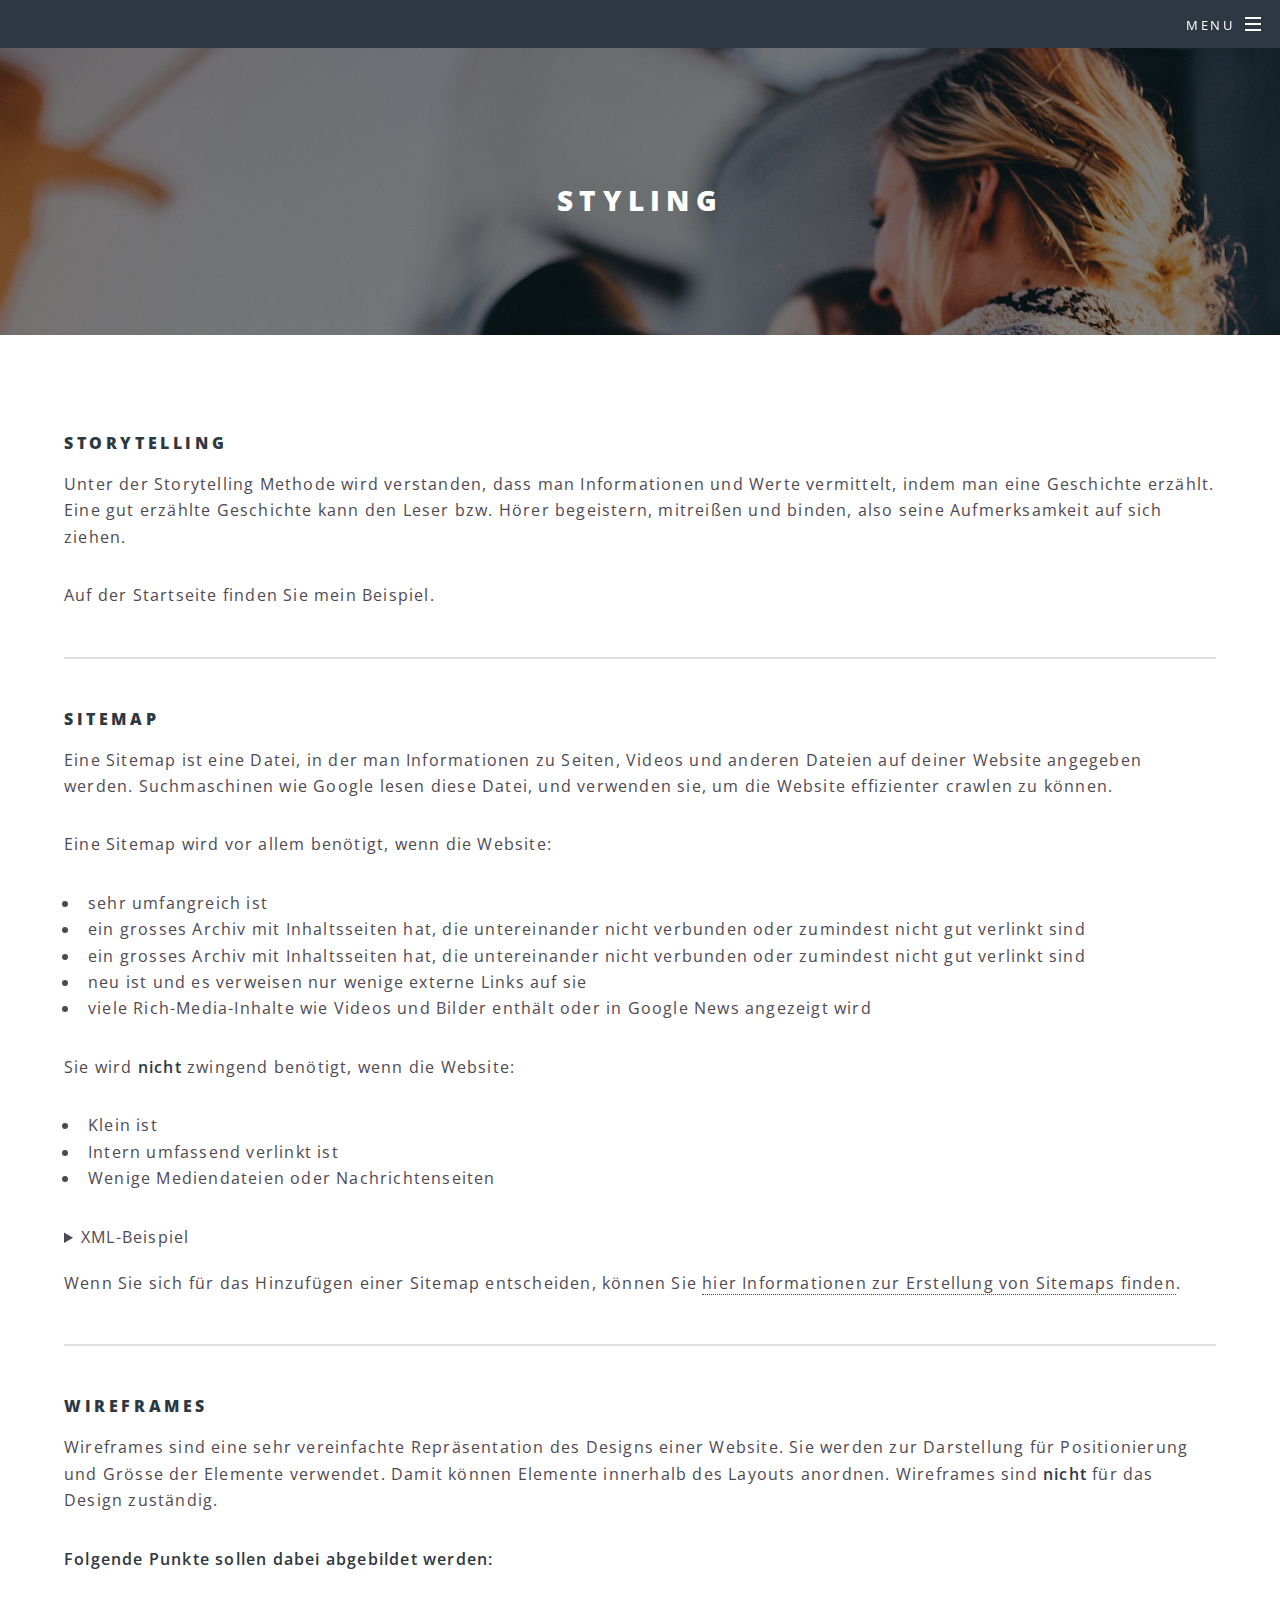
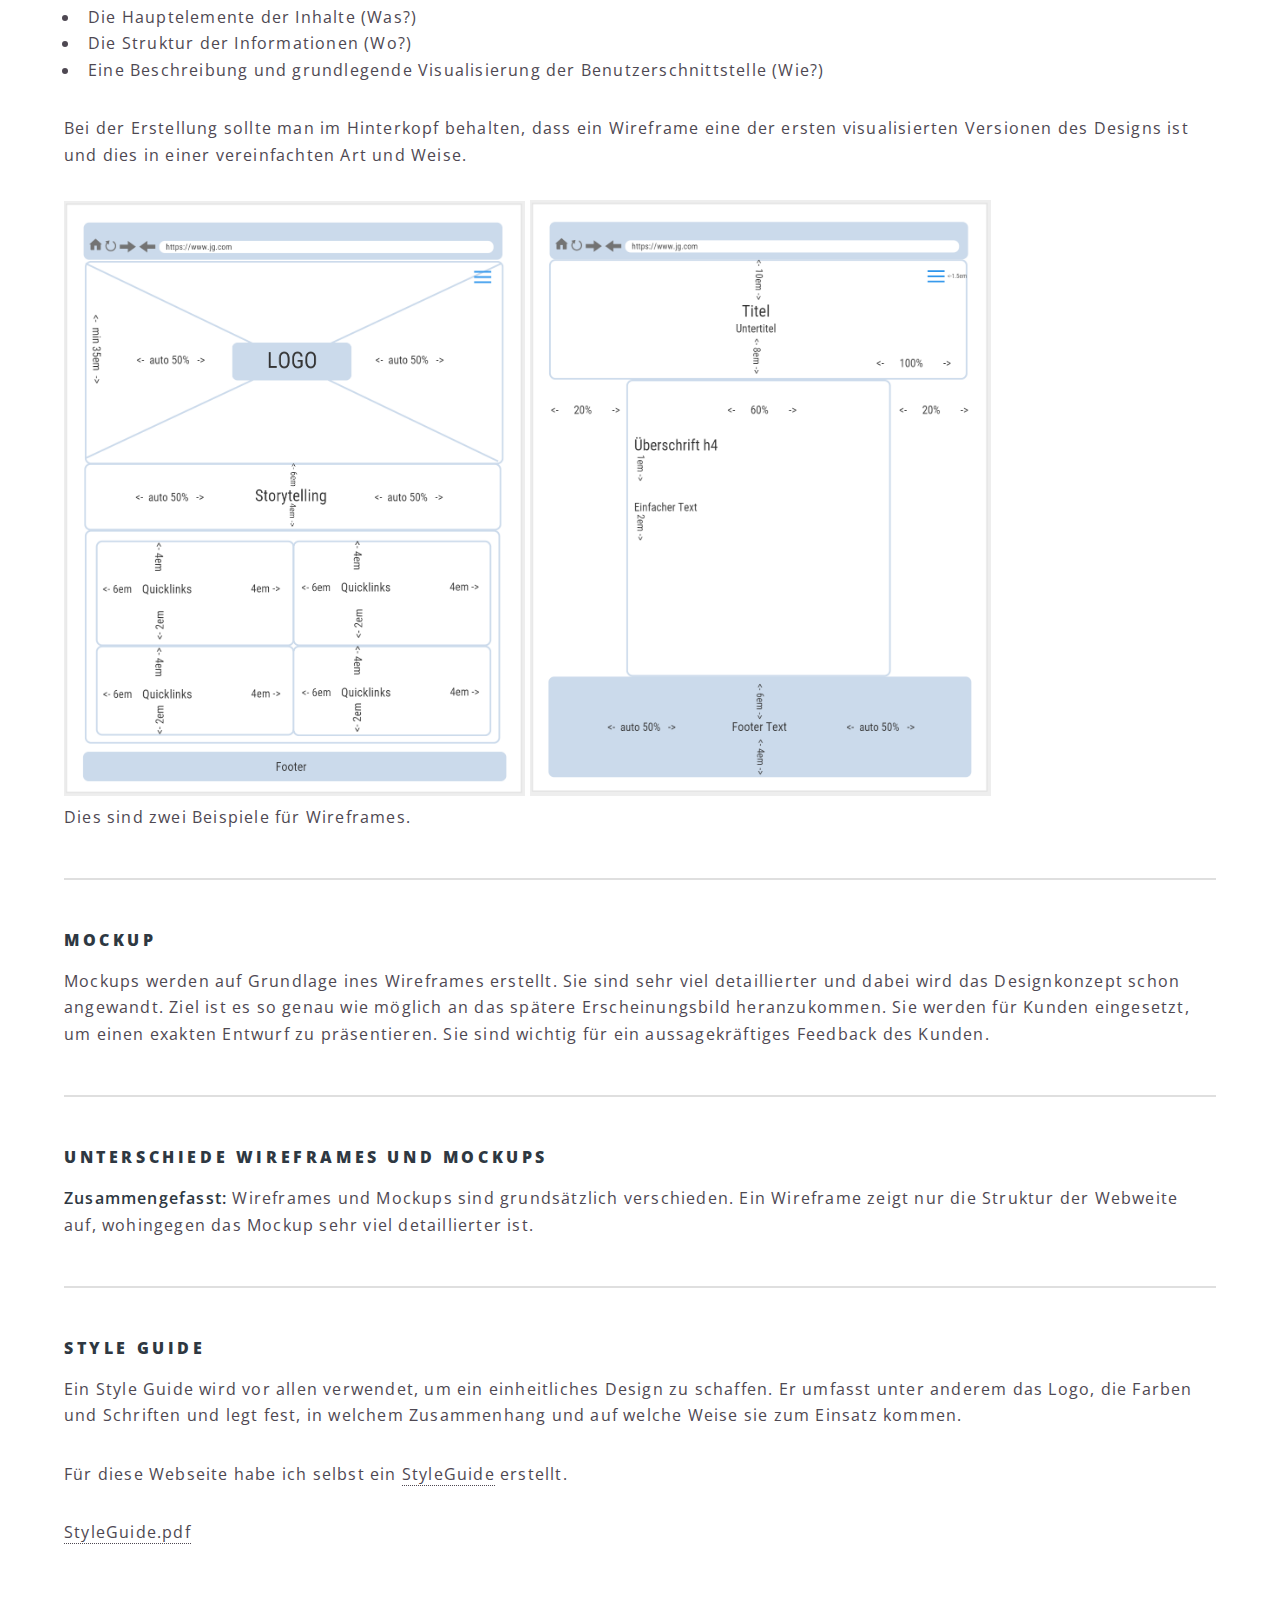
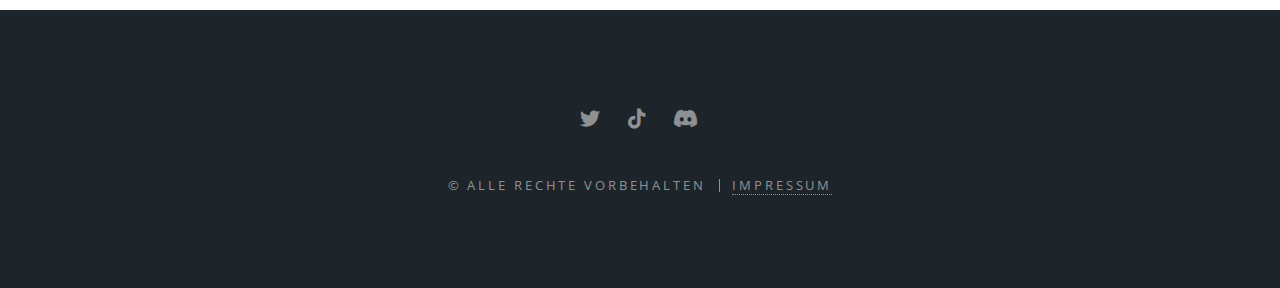
==== announcements.html @ 9c4e3644 "update page" ====
<!DOCTYPE HTML>
<html>
<head>
    <title>JG &mdash; Modul 152 - TBZ</title>
    <meta charset="utf-8" />
    <meta name="viewport" content="width=device-width, initial-scale=1, user-scalable=no" />
    <link rel="stylesheet" href="assets/css/main.css" />
    <link rel="icon" href="images/ValoParadise_Logo.webp">
    <noscript><link rel="stylesheet" href="assets/css/noscript.css" /></noscript>
</head>

<link rel="stylesheet" href="assets/css/cookie.css">

<body class="is-preload">

    <!-- Page Wrapper -->
        <div id="page-wrapper">

            <!-- Header -->
            <header id="header" class="alt">
                <h1><a href="index.html">Valo Paradise</a></h1>
                <nav id="nav">
                    <ul>
                        <li class="special">
                            <a href="#menu" class="menuToggle"><span>Menu</span></a>
                            <div id="menu">
                                <ul>
                                    <li><a href="index.html">Startseite</a></li>
                                    <li><a href="events.html">Events</a></li>
                                    <li><a href="announcements.html">Announcements</a></li>
                                    <li><a href="community.html">Community</a></li>
                                    <li><a href="ueberUns.html">Über uns</a></li>
                                    <li><a href="faq.html">FAQ</a></li>
                                    <li><a href="regeln.html">Regeln</a></li>
                                </ul>
                            </div>
                        </li>
                    </ul>
                </nav>
            </header>
    <article id="main">
        <header>
            <h2>Styling</h2>
        </header>
        <section class="wrapper style5">
            <div class="inner">
				<h4>Storytelling</h4>
				<p>Unter der Storytelling Methode wird verstanden, dass man Informationen und Werte vermittelt, indem man eine Geschichte erzählt. Eine gut erzählte Geschichte kann den Leser bzw. Hörer begeistern, mitreißen und binden, also seine Aufmerksamkeit auf sich ziehen.</p>
                <p>Auf der Startseite finden Sie mein Beispiel.</p>
				<hr />
                <h4>Sitemap</h4>
				<p>Eine Sitemap ist eine Datei, in der man Informationen zu Seiten, Videos und anderen Dateien auf deiner Website angegeben werden. Suchmaschinen wie Google lesen diese Datei, und verwenden sie, um die Website effizienter crawlen zu können. </p>
                <p>Eine Sitemap wird vor allem benötigt, wenn die Website: </p>
                <ul>
                    <li> sehr umfangreich ist </li>
                    <li> ein grosses Archiv mit Inhaltsseiten hat, die untereinander nicht verbunden oder zumindest nicht gut verlinkt sind </li>
                    <li> ein grosses Archiv mit Inhaltsseiten hat, die untereinander nicht verbunden oder zumindest nicht gut verlinkt sind</li>
                    <li> neu ist und es verweisen nur wenige externe Links auf sie</li>
                    <li> viele Rich-Media-Inhalte wie Videos und Bilder enthält oder in Google News angezeigt wird</li>
                </ul>
                <p>Sie wird <b>nicht</b> zwingend benötigt, wenn die Website: </p>
                <ul>
                    <li>Klein ist</li>
                    <li>Intern umfassend verlinkt ist</li>
                    <li>Wenige Mediendateien oder Nachrichtenseiten</li>
                </ul>
                <details>
                    <summary>XML-Beispiel</summary>
                    <pre><code>
&lt?xml version="1.0" encoding="UTF-8"?&gt
&lturlset xmlns="http://www.sitemaps.org/schemas/sitemap/0.9"&gt
    &lturl&gt
        &ltloc>http://www.example.com/foo.html&lt/loc&gt
        &ltlastmod>2018-06-04&lt/lastmod&gt
    &lt/url&gt
&lt/urlset&gt
                    </code></pre>
                </details>
                <p>Wenn Sie sich für das Hinzufügen einer Sitemap entscheiden, können Sie <a href='https://developers.google.com/search/docs/advanced/sitemaps/build-sitemap?hl=de' >hier Informationen zur Erstellung von Sitemaps finden</a>. </p>

				<hr />
				<h4>Wireframes</h4>
				<p>
					Wireframes sind eine sehr vereinfachte Repräsentation des Designs einer Website.
					Sie werden zur Darstellung für Positionierung und Grösse der Elemente verwendet.
					Damit können Elemente innerhalb des Layouts anordnen.
					Wireframes sind <b>nicht</b> für das Design zuständig.
				</p>
				<p><b>Folgende Punkte sollen dabei abgebildet werden:</b></p>
				<ul>
					<li>Die Hauptelemente der Inhalte (Was?)</li>
					<li>Die Struktur der Informationen (Wo?)</li>
					<li>Eine Beschreibung und grundlegende Visualisierung der Benutzerschnittstelle (Wie?)</li>
				</ul>
				<p>Bei der Erstellung sollte man im Hinterkopf behalten, dass ein Wireframe eine der ersten visualisierten Versionen des Designs ist und dies in einer vereinfachten Art und Weise. </p>
				<img src="images/wireframe1.PNG" width="40%" />
				<img src="images/wireframe2.PNG" width="40%" />
				<p>Dies sind zwei Beispiele für Wireframes.</p>
				<hr />
				<h4>Mockup</h4>
				<p>Mockups werden auf Grundlage ines Wireframes erstellt. 
					Sie sind sehr viel detaillierter und dabei wird das Designkonzept schon angewandt.
					Ziel ist es so genau wie möglich an das spätere Erscheinungsbild heranzukommen.
					Sie werden für Kunden eingesetzt, um einen exakten Entwurf zu präsentieren. Sie sind wichtig für ein aussagekräftiges Feedback des Kunden.
				</p>
				<hr />
				<h4>Unterschiede Wireframes und Mockups</h4>
				<p><b>Zusammengefasst:</b> Wireframes und Mockups sind grundsätzlich verschieden. Ein Wireframe zeigt nur die Struktur der Webweite auf, wohingegen das Mockup sehr viel detaillierter ist.</p>
                <hr />
				<h4>Style Guide</h4>
				<p>Ein Style Guide wird vor allen verwendet, um ein einheitliches Design zu schaffen. Er umfasst unter anderem das Logo, 
                    die Farben und Schriften und legt fest, in welchem Zusammenhang und auf welche Weise sie zum Einsatz kommen. </p>
                <p>Für diese Webseite habe ich selbst ein <a href="./StyleGuide.pdf">StyleGuide</a> erstellt.</p>
                <a href="./StyleGuide.pdf">StyleGuide.pdf</a>
        </div>
    </section>
    </article>

    <!-- Footer -->
    <footer id="footer">
        <ul class="icons">
            <li><a href="https://twitter.com/ValoParadise" class="icon brands fa-twitter"><span class="label">Twitter</span></a></li>
            <li><a href="https://www.tiktok.com/@valoparadise" class="icon brands fa-tiktok"><span class="label">TikTok</span></a></li>
            <li><a href="https://discord.gg/valpd" class="icon brands fa-discord"><span class="label">Discord</span></a></li>
        </ul>
        <ul class="copyright">
            <li>&copy; Alle Rechte vorbehalten</li><li><a href="Impressum.html">Impressum</a></li>
        </ul>
    </footer>

</div>

<!-- Scripts -->
<script src="assets/js/jquery.min.js"></script>
<script src="assets/js/jquery.scrollex.min.js"></script>
<script src="assets/js/jquery.scrolly.min.js"></script>
<script src="assets/js/browser.min.js"></script>
<script src="assets/js/breakpoints.min.js"></script>
<script src="assets/js/util.js"></script>
<script src="assets/js/main.js"></script>
<script src="assets/js/cookie.js"></script>

</body>
</html>
---- assets/css/main.css ----
@import url(fontawesome-all.min.css);
@import url("https://fonts.googleapis.com/css?family=Open+Sans:400,400italic,600,600italic,800,800italic");

html, body, div, span, applet, object,
iframe, h1, h2, h3, h4, h5, h6, p, blockquote,
pre, a, abbr, acronym, address, big, cite,
code, del, dfn, em, img, ins, kbd, q, s, samp,
small, strike, strong, sub, sup, tt, var, b,
u, i, center, dl, dt, dd, ol, ul, li, fieldset,
form, label, legend, table, caption, tbody,
tfoot, thead, tr, th, td, article, aside,
canvas, details, embed, figure, figcaption,
footer, header, hgroup, menu, nav, output, ruby,
section, summary, time, mark, audio, video {
	margin: 0;
	padding: 0;
	border: 0;
	font-size: 100%;
	font: inherit;
	vertical-align: baseline;}

article, aside, details, figcaption, figure,
footer, header, hgroup, menu, nav, section {
	display: block;}

body {
	line-height: 1;
}

details {
	margin: 20px 0;
}

.dropdown-btn {
	cursor: pointer;
}

.dropdown-container {
	display: none;
}

#urheberrechtSummary details summary {
	font-weight:600;
}

ol, ul {
	list-style: none;
}

blockquote, q {
	quotes: none;
}

	blockquote:before, blockquote:after, q:before, q:after {
		content: '';
		content: none;
	}

table {
	border-collapse: collapse;
	border-spacing: 0;
}

body {
	-webkit-text-size-adjust: none;
}

mark {
	background-color: transparent;
	color: inherit;
}

input::-moz-focus-inner {
	border: 0;
	padding: 0;
}

input, select, textarea {
	-moz-appearance: none;
	-webkit-appearance: none;
	-ms-appearance: none;
	appearance: none;
}

/* Basic */

	@-ms-viewport {
		width: device-width;
	}

	html {
		box-sizing: border-box;
	}

	*, *:before, *:after {
		box-sizing: inherit;
	}

	body {
		background: #2e3842;
	}

		body.is-preload *, body.is-preload *:before, body.is-preload *:after {
			-moz-animation: none !important;
			-webkit-animation: none !important;
			-ms-animation: none !important;
			animation: none !important;
			-moz-transition: none !important;
			-webkit-transition: none !important;
			-ms-transition: none !important;
			transition: none !important;
		}

	body, input, select, textarea {
		color: #fff;
		font-family: "Open Sans", Helvetica, sans-serif;
		font-size: 15pt;
		font-weight: 400;
		letter-spacing: 0.075em;
		line-height: 1.65em;
	}

		@media screen and (max-width: 1680px) {

			body, input, select, textarea {
				font-size: 13pt;
			}

		}

		@media screen and (max-width: 1280px) {

			body, input, select, textarea {
				font-size: 12pt;
			}

		}

		@media screen and (max-width: 736px) {

			body, input, select, textarea {
				font-size: 11pt;
				letter-spacing: 0.0375em;
			}

		}

	a {
		-moz-transition: color 0.2s ease, border-bottom-color 0.2s ease;
		-webkit-transition: color 0.2s ease, border-bottom-color 0.2s ease;
		-ms-transition: color 0.2s ease, border-bottom-color 0.2s ease;
		transition: color 0.2s ease, border-bottom-color 0.2s ease;
		border-bottom: dotted 1px;
		color: inherit;
		text-decoration: none;
	}

		a:hover {
			border-bottom-color: transparent;
		}

	strong, b {
		color: #fff;
		font-weight: 600;
	}

	em, i {
		font-style: italic;
	}

	p {
		margin: 0 0 2em 0;
	}

	h1, h2, h3, h4, h5, h6 {
		color: #fff;
		font-weight: 800;
		letter-spacing: 0.225em;
		line-height: 1em;
		margin: 0 0 1em 0;
		text-transform: uppercase;
	}

		h1 a, h2 a, h3 a, h4 a, h5 a, h6 a {
			color: inherit;
			text-decoration: none;
		}

	h2 {
		font-size: 1.35em;
		line-height: 1.75em;
	}

		@media screen and (max-width: 736px) {

			h2 {
				font-size: 1.1em;
				line-height: 1.65em;
			}

		}

	h3 {
		font-size: 1.15em;
		line-height: 1.75em;
	}

		@media screen and (max-width: 736px) {

			h3 {
				font-size: 1em;
				line-height: 1.65em;
			}

		}

	h4 {
		font-size: 1em;
		line-height: 1.5em;
	}

	h5 {
		font-size: 0.8em;
		line-height: 1.5em;
	}

	h6 {
		font-size: 0.7em;
		line-height: 1.5em;
	}

	sub {
		font-size: 0.8em;
		position: relative;
		top: 0.5em;
	}

	sup {
		font-size: 0.8em;
		position: relative;
		top: -0.5em;
	}

	hr {
		border: 0;
		border-bottom: solid 2px #fff;
		margin: 3em 0;
	}

		hr.major {
			margin: 4.5em 0;
		}

	blockquote {
		border-left: solid 4px #fff;
		font-style: italic;
		margin: 0 0 2em 0;
		padding: 0.5em 0 0.5em 2em;
	}

	code {
		background: rgba(144, 144, 144, 0.25);
		border-radius: 3px;
		font-family: "Courier New", monospace;
		font-size: 0.9em;
		letter-spacing: 0;
		margin: 0 0.25em;
		padding: 0.25em 0.65em;
	}

	pre {
		-webkit-overflow-scrolling: touch;
		font-family: "Courier New", monospace;
		font-size: 0.9em;
		margin: 0 0 2em 0;
	}

		pre code {
			display: block;
			line-height: 1.75em;
			padding: 1em 1.5em;
			overflow-x: auto;
		}

	.align-left {
		text-align: left;
	}

	.align-center {
		text-align: center;
	}

	.align-right {
		text-align: right;
	}

/* Row */

	.row {
		display: flex;
		flex-wrap: wrap;
		box-sizing: border-box;
		align-items: stretch;
	}

		.row > * {
			box-sizing: border-box;
		}

		.row.gtr-uniform > * > :last-child {
			margin-bottom: 0;
		}

		.row.aln-left {
			justify-content: flex-start;
		}

		.row.aln-center {
			justify-content: center;
		}

		.row.aln-right {
			justify-content: flex-end;
		}

		.row.aln-top {
			align-items: flex-start;
		}

		.row.aln-middle {
			align-items: center;
		}

		.row.aln-bottom {
			align-items: flex-end;
		}

		.row > .imp {
			order: -1;
		}

		.row > .col-1 {
			width: 8.33333%;
		}

		.row > .off-1 {
			margin-left: 8.33333%;
		}

		.row > .col-2 {
			width: 16.66667%;
		}

		.row > .off-2 {
			margin-left: 16.66667%;
		}

		.row > .col-3 {
			width: 25%;
		}

		.row > .off-3 {
			margin-left: 25%;
		}

		.row > .col-4 {
			width: 33.33333%;
		}

		.row > .off-4 {
			margin-left: 33.33333%;
		}

		.row > .col-5 {
			width: 41.66667%;
		}

		.row > .off-5 {
			margin-left: 41.66667%;
		}

		.row > .col-6 {
			width: 50%;
		}

		.row > .off-6 {
			margin-left: 50%;
		}

		.row > .col-7 {
			width: 58.33333%;
		}

		.row > .off-7 {
			margin-left: 58.33333%;
		}

		.row > .col-8 {
			width: 66.66667%;
		}

		.row > .off-8 {
			margin-left: 66.66667%;
		}

		.row > .col-9 {
			width: 75%;
		}

		.row > .off-9 {
			margin-left: 75%;
		}

		.row > .col-10 {
			width: 83.33333%;
		}

		.row > .off-10 {
			margin-left: 83.33333%;
		}

		.row > .col-11 {
			width: 91.66667%;
		}

		.row > .off-11 {
			margin-left: 91.66667%;
		}

		.row > .col-12 {
			width: 100%;
		}

		.row > .off-12 {
			margin-left: 100%;
		}

		.row.gtr-0 {
			margin-top: 0;
			margin-left: 0em;
		}

			.row.gtr-0 > * {
				padding: 0 0 0 0em;
			}

			.row.gtr-0.gtr-uniform {
				margin-top: 0em;
			}

				.row.gtr-0.gtr-uniform > * {
					padding-top: 0em;
				}

		.row.gtr-25 {
			margin-top: 0;
			margin-left: -0.375em;
		}

			.row.gtr-25 > * {
				padding: 0 0 0 0.375em;
			}

			.row.gtr-25.gtr-uniform {
				margin-top: -0.375em;
			}

				.row.gtr-25.gtr-uniform > * {
					padding-top: 0.375em;
				}

		.row.gtr-50 {
			margin-top: 0;
			margin-left: -0.75em;
		}

			.row.gtr-50 > * {
				padding: 0 0 0 0.75em;
			}

			.row.gtr-50.gtr-uniform {
				margin-top: -0.75em;
			}

				.row.gtr-50.gtr-uniform > * {
					padding-top: 0.75em;
				}

		.row {
			margin-top: 0;
			margin-left: -1.5em;
		}

			.row > * {
				padding: 0 0 0 1.5em;
			}

			.row.gtr-uniform {
				margin-top: -1.5em;
			}

				.row.gtr-uniform > * {
					padding-top: 1.5em;
				}

		.row.gtr-150 {
			margin-top: 0;
			margin-left: -2.25em;
		}

			.row.gtr-150 > * {
				padding: 0 0 0 2.25em;
			}

			.row.gtr-150.gtr-uniform {
				margin-top: -2.25em;
			}

				.row.gtr-150.gtr-uniform > * {
					padding-top: 2.25em;
				}

		.row.gtr-200 {
			margin-top: 0;
			margin-left: -3em;
		}

			.row.gtr-200 > * {
				padding: 0 0 0 3em;
			}

			.row.gtr-200.gtr-uniform {
				margin-top: -3em;
			}

				.row.gtr-200.gtr-uniform > * {
					padding-top: 3em;
				}

		@media screen and (max-width: 1680px) {

			.row {
				display: flex;
				flex-wrap: wrap;
				box-sizing: border-box;
				align-items: stretch;
			}

				.row > * {
					box-sizing: border-box;
				}

				.row.gtr-uniform > * > :last-child {
					margin-bottom: 0;
				}

				.row.aln-left {
					justify-content: flex-start;
				}

				.row.aln-center {
					justify-content: center;
				}

				.row.aln-right {
					justify-content: flex-end;
				}

				.row.aln-top {
					align-items: flex-start;
				}

				.row.aln-middle {
					align-items: center;
				}

				.row.aln-bottom {
					align-items: flex-end;
				}

				.row > .imp-xlarge {
					order: -1;
				}

				.row > .col-1-xlarge {
					width: 8.33333%;
				}

				.row > .off-1-xlarge {
					margin-left: 8.33333%;
				}

				.row > .col-2-xlarge {
					width: 16.66667%;
				}

				.row > .off-2-xlarge {
					margin-left: 16.66667%;
				}

				.row > .col-3-xlarge {
					width: 25%;
				}

				.row > .off-3-xlarge {
					margin-left: 25%;
				}

				.row > .col-4-xlarge {
					width: 33.33333%;
				}

				.row > .off-4-xlarge {
					margin-left: 33.33333%;
				}

				.row > .col-5-xlarge {
					width: 41.66667%;
				}

				.row > .off-5-xlarge {
					margin-left: 41.66667%;
				}

				.row > .col-6-xlarge {
					width: 50%;
				}

				.row > .off-6-xlarge {
					margin-left: 50%;
				}

				.row > .col-7-xlarge {
					width: 58.33333%;
				}

				.row > .off-7-xlarge {
					margin-left: 58.33333%;
				}

				.row > .col-8-xlarge {
					width: 66.66667%;
				}

				.row > .off-8-xlarge {
					margin-left: 66.66667%;
				}

				.row > .col-9-xlarge {
					width: 75%;
				}

				.row > .off-9-xlarge {
					margin-left: 75%;
				}

				.row > .col-10-xlarge {
					width: 83.33333%;
				}

				.row > .off-10-xlarge {
					margin-left: 83.33333%;
				}

				.row > .col-11-xlarge {
					width: 91.66667%;
				}

				.row > .off-11-xlarge {
					margin-left: 91.66667%;
				}

				.row > .col-12-xlarge {
					width: 100%;
				}

				.row > .off-12-xlarge {
					margin-left: 100%;
				}

				.row.gtr-0 {
					margin-top: 0;
					margin-left: 0em;
				}

					.row.gtr-0 > * {
						padding: 0 0 0 0em;
					}

					.row.gtr-0.gtr-uniform {
						margin-top: 0em;
					}

						.row.gtr-0.gtr-uniform > * {
							padding-top: 0em;
						}

				.row.gtr-25 {
					margin-top: 0;
					margin-left: -0.375em;
				}

					.row.gtr-25 > * {
						padding: 0 0 0 0.375em;
					}

					.row.gtr-25.gtr-uniform {
						margin-top: -0.375em;
					}

						.row.gtr-25.gtr-uniform > * {
							padding-top: 0.375em;
						}

				.row.gtr-50 {
					margin-top: 0;
					margin-left: -0.75em;
				}

					.row.gtr-50 > * {
						padding: 0 0 0 0.75em;
					}

					.row.gtr-50.gtr-uniform {
						margin-top: -0.75em;
					}

						.row.gtr-50.gtr-uniform > * {
							padding-top: 0.75em;
						}

				.row {
					margin-top: 0;
					margin-left: -1.5em;
				}

					.row > * {
						padding: 0 0 0 1.5em;
					}

					.row.gtr-uniform {
						margin-top: -1.5em;
					}

						.row.gtr-uniform > * {
							padding-top: 1.5em;
						}

				.row.gtr-150 {
					margin-top: 0;
					margin-left: -2.25em;
				}

					.row.gtr-150 > * {
						padding: 0 0 0 2.25em;
					}

					.row.gtr-150.gtr-uniform {
						margin-top: -2.25em;
					}

						.row.gtr-150.gtr-uniform > * {
							padding-top: 2.25em;
						}

				.row.gtr-200 {
					margin-top: 0;
					margin-left: -3em;
				}

					.row.gtr-200 > * {
						padding: 0 0 0 3em;
					}

					.row.gtr-200.gtr-uniform {
						margin-top: -3em;
					}

						.row.gtr-200.gtr-uniform > * {
							padding-top: 3em;
						}

		}

		@media screen and (max-width: 1280px) {

			.row {
				display: flex;
				flex-wrap: wrap;
				box-sizing: border-box;
				align-items: stretch;
			}

				.row > * {
					box-sizing: border-box;
				}

				.row.gtr-uniform > * > :last-child {
					margin-bottom: 0;
				}

				.row.aln-left {
					justify-content: flex-start;
				}

				.row.aln-center {
					justify-content: center;
				}

				.row.aln-right {
					justify-content: flex-end;
				}

				.row.aln-top {
					align-items: flex-start;
				}

				.row.aln-middle {
					align-items: center;
				}

				.row.aln-bottom {
					align-items: flex-end;
				}

				.row > .imp-large {
					order: -1;
				}

				.row > .col-1-large {
					width: 8.33333%;
				}

				.row > .off-1-large {
					margin-left: 8.33333%;
				}

				.row > .col-2-large {
					width: 16.66667%;
				}

				.row > .off-2-large {
					margin-left: 16.66667%;
				}

				.row > .col-3-large {
					width: 25%;
				}

				.row > .off-3-large {
					margin-left: 25%;
				}

				.row > .col-4-large {
					width: 33.33333%;
				}

				.row > .off-4-large {
					margin-left: 33.33333%;
				}

				.row > .col-5-large {
					width: 41.66667%;
				}

				.row > .off-5-large {
					margin-left: 41.66667%;
				}

				.row > .col-6-large {
					width: 50%;
				}

				.row > .off-6-large {
					margin-left: 50%;
				}

				.row > .col-7-large {
					width: 58.33333%;
				}

				.row > .off-7-large {
					margin-left: 58.33333%;
				}

				.row > .col-8-large {
					width: 66.66667%;
				}

				.row > .off-8-large {
					margin-left: 66.66667%;
				}

				.row > .col-9-large {
					width: 75%;
				}

				.row > .off-9-large {
					margin-left: 75%;
				}

				.row > .col-10-large {
					width: 83.33333%;
				}

				.row > .off-10-large {
					margin-left: 83.33333%;
				}

				.row > .col-11-large {
					width: 91.66667%;
				}

				.row > .off-11-large {
					margin-left: 91.66667%;
				}

				.row > .col-12-large {
					width: 100%;
				}

				.row > .off-12-large {
					margin-left: 100%;
				}

				.row.gtr-0 {
					margin-top: 0;
					margin-left: 0em;
				}

					.row.gtr-0 > * {
						padding: 0 0 0 0em;
					}

					.row.gtr-0.gtr-uniform {
						margin-top: 0em;
					}

						.row.gtr-0.gtr-uniform > * {
							padding-top: 0em;
						}

				.row.gtr-25 {
					margin-top: 0;
					margin-left: -0.375em;
				}

					.row.gtr-25 > * {
						padding: 0 0 0 0.375em;
					}

					.row.gtr-25.gtr-uniform {
						margin-top: -0.375em;
					}

						.row.gtr-25.gtr-uniform > * {
							padding-top: 0.375em;
						}

				.row.gtr-50 {
					margin-top: 0;
					margin-left: -0.75em;
				}

					.row.gtr-50 > * {
						padding: 0 0 0 0.75em;
					}

					.row.gtr-50.gtr-uniform {
						margin-top: -0.75em;
					}

						.row.gtr-50.gtr-uniform > * {
							padding-top: 0.75em;
						}

				.row {
					margin-top: 0;
					margin-left: -1.5em;
				}

					.row > * {
						padding: 0 0 0 1.5em;
					}

					.row.gtr-uniform {
						margin-top: -1.5em;
					}

						.row.gtr-uniform > * {
							padding-top: 1.5em;
						}

				.row.gtr-150 {
					margin-top: 0;
					margin-left: -2.25em;
				}

					.row.gtr-150 > * {
						padding: 0 0 0 2.25em;
					}

					.row.gtr-150.gtr-uniform {
						margin-top: -2.25em;
					}

						.row.gtr-150.gtr-uniform > * {
							padding-top: 2.25em;
						}

				.row.gtr-200 {
					margin-top: 0;
					margin-left: -3em;
				}

					.row.gtr-200 > * {
						padding: 0 0 0 3em;
					}

					.row.gtr-200.gtr-uniform {
						margin-top: -3em;
					}

						.row.gtr-200.gtr-uniform > * {
							padding-top: 3em;
						}

		}

		@media screen and (max-width: 980px) {

			.row {
				display: flex;
				flex-wrap: wrap;
				box-sizing: border-box;
				align-items: stretch;
			}

				.row > * {
					box-sizing: border-box;
				}

				.row.gtr-uniform > * > :last-child {
					margin-bottom: 0;
				}

				.row.aln-left {
					justify-content: flex-start;
				}

				.row.aln-center {
					justify-content: center;
				}

				.row.aln-right {
					justify-content: flex-end;
				}

				.row.aln-top {
					align-items: flex-start;
				}

				.row.aln-middle {
					align-items: center;
				}

				.row.aln-bottom {
					align-items: flex-end;
				}

				.row > .imp-medium {
					order: -1;
				}

				.row > .col-1-medium {
					width: 8.33333%;
				}

				.row > .off-1-medium {
					margin-left: 8.33333%;
				}

				.row > .col-2-medium {
					width: 16.66667%;
				}

				.row > .off-2-medium {
					margin-left: 16.66667%;
				}

				.row > .col-3-medium {
					width: 25%;
				}

				.row > .off-3-medium {
					margin-left: 25%;
				}

				.row > .col-4-medium {
					width: 33.33333%;
				}

				.row > .off-4-medium {
					margin-left: 33.33333%;
				}

				.row > .col-5-medium {
					width: 41.66667%;
				}

				.row > .off-5-medium {
					margin-left: 41.66667%;
				}

				.row > .col-6-medium {
					width: 50%;
				}

				.row > .off-6-medium {
					margin-left: 50%;
				}

				.row > .col-7-medium {
					width: 58.33333%;
				}

				.row > .off-7-medium {
					margin-left: 58.33333%;
				}

				.row > .col-8-medium {
					width: 66.66667%;
				}

				.row > .off-8-medium {
					margin-left: 66.66667%;
				}

				.row > .col-9-medium {
					width: 75%;
				}

				.row > .off-9-medium {
					margin-left: 75%;
				}

				.row > .col-10-medium {
					width: 83.33333%;
				}

				.row > .off-10-medium {
					margin-left: 83.33333%;
				}

				.row > .col-11-medium {
					width: 91.66667%;
				}

				.row > .off-11-medium {
					margin-left: 91.66667%;
				}

				.row > .col-12-medium {
					width: 100%;
				}

				.row > .off-12-medium {
					margin-left: 100%;
				}

				.row.gtr-0 {
					margin-top: 0;
					margin-left: 0em;
				}

					.row.gtr-0 > * {
						padding: 0 0 0 0em;
					}

					.row.gtr-0.gtr-uniform {
						margin-top: 0em;
					}

						.row.gtr-0.gtr-uniform > * {
							padding-top: 0em;
						}

				.row.gtr-25 {
					margin-top: 0;
					margin-left: -0.375em;
				}

					.row.gtr-25 > * {
						padding: 0 0 0 0.375em;
					}

					.row.gtr-25.gtr-uniform {
						margin-top: -0.375em;
					}

						.row.gtr-25.gtr-uniform > * {
							padding-top: 0.375em;
						}

				.row.gtr-50 {
					margin-top: 0;
					margin-left: -0.75em;
				}

					.row.gtr-50 > * {
						padding: 0 0 0 0.75em;
					}

					.row.gtr-50.gtr-uniform {
						margin-top: -0.75em;
					}

						.row.gtr-50.gtr-uniform > * {
							padding-top: 0.75em;
						}

				.row {
					margin-top: 0;
					margin-left: -1.5em;
				}

					.row > * {
						padding: 0 0 0 1.5em;
					}

					.row.gtr-uniform {
						margin-top: -1.5em;
					}

						.row.gtr-uniform > * {
							padding-top: 1.5em;
						}

				.row.gtr-150 {
					margin-top: 0;
					margin-left: -2.25em;
				}

					.row.gtr-150 > * {
						padding: 0 0 0 2.25em;
					}

					.row.gtr-150.gtr-uniform {
						margin-top: -2.25em;
					}

						.row.gtr-150.gtr-uniform > * {
							padding-top: 2.25em;
						}

				.row.gtr-200 {
					margin-top: 0;
					margin-left: -3em;
				}

					.row.gtr-200 > * {
						padding: 0 0 0 3em;
					}

					.row.gtr-200.gtr-uniform {
						margin-top: -3em;
					}

						.row.gtr-200.gtr-uniform > * {
							padding-top: 3em;
						}

		}

		@media screen and (max-width: 736px) {

			.row {
				display: flex;
				flex-wrap: wrap;
				box-sizing: border-box;
				align-items: stretch;
			}

				.row > * {
					box-sizing: border-box;
				}

				.row.gtr-uniform > * > :last-child {
					margin-bottom: 0;
				}

				.row.aln-left {
					justify-content: flex-start;
				}

				.row.aln-center {
					justify-content: center;
				}

				.row.aln-right {
					justify-content: flex-end;
				}

				.row.aln-top {
					align-items: flex-start;
				}

				.row.aln-middle {
					align-items: center;
				}

				.row.aln-bottom {
					align-items: flex-end;
				}

				.row > .imp-small {
					order: -1;
				}

				.row > .col-1-small {
					width: 8.33333%;
				}

				.row > .off-1-small {
					margin-left: 8.33333%;
				}

				.row > .col-2-small {
					width: 16.66667%;
				}

				.row > .off-2-small {
					margin-left: 16.66667%;
				}

				.row > .col-3-small {
					width: 25%;
				}

				.row > .off-3-small {
					margin-left: 25%;
				}

				.row > .col-4-small {
					width: 33.33333%;
				}

				.row > .off-4-small {
					margin-left: 33.33333%;
				}

				.row > .col-5-small {
					width: 41.66667%;
				}

				.row > .off-5-small {
					margin-left: 41.66667%;
				}

				.row > .col-6-small {
					width: 50%;
				}

				.row > .off-6-small {
					margin-left: 50%;
				}

				.row > .col-7-small {
					width: 58.33333%;
				}

				.row > .off-7-small {
					margin-left: 58.33333%;
				}

				.row > .col-8-small {
					width: 66.66667%;
				}

				.row > .off-8-small {
					margin-left: 66.66667%;
				}

				.row > .col-9-small {
					width: 75%;
				}

				.row > .off-9-small {
					margin-left: 75%;
				}

				.row > .col-10-small {
					width: 83.33333%;
				}

				.row > .off-10-small {
					margin-left: 83.33333%;
				}

				.row > .col-11-small {
					width: 91.66667%;
				}

				.row > .off-11-small {
					margin-left: 91.66667%;
				}

				.row > .col-12-small {
					width: 100%;
				}

				.row > .off-12-small {
					margin-left: 100%;
				}

				.row.gtr-0 {
					margin-top: 0;
					margin-left: 0em;
				}

					.row.gtr-0 > * {
						padding: 0 0 0 0em;
					}

					.row.gtr-0.gtr-uniform {
						margin-top: 0em;
					}

						.row.gtr-0.gtr-uniform > * {
							padding-top: 0em;
						}

				.row.gtr-25 {
					margin-top: 0;
					margin-left: -0.375em;
				}

					.row.gtr-25 > * {
						padding: 0 0 0 0.375em;
					}

					.row.gtr-25.gtr-uniform {
						margin-top: -0.375em;
					}

						.row.gtr-25.gtr-uniform > * {
							padding-top: 0.375em;
						}

				.row.gtr-50 {
					margin-top: 0;
					margin-left: -0.75em;
				}

					.row.gtr-50 > * {
						padding: 0 0 0 0.75em;
					}

					.row.gtr-50.gtr-uniform {
						margin-top: -0.75em;
					}

						.row.gtr-50.gtr-uniform > * {
							padding-top: 0.75em;
						}

				.row {
					margin-top: 0;
					margin-left: -1.5em;
				}

					.row > * {
						padding: 0 0 0 1.5em;
					}

					.row.gtr-uniform {
						margin-top: -1.5em;
					}

						.row.gtr-uniform > * {
							padding-top: 1.5em;
						}

				.row.gtr-150 {
					margin-top: 0;
					margin-left: -2.25em;
				}

					.row.gtr-150 > * {
						padding: 0 0 0 2.25em;
					}

					.row.gtr-150.gtr-uniform {
						margin-top: -2.25em;
					}

						.row.gtr-150.gtr-uniform > * {
							padding-top: 2.25em;
						}

				.row.gtr-200 {
					margin-top: 0;
					margin-left: -3em;
				}

					.row.gtr-200 > * {
						padding: 0 0 0 3em;
					}

					.row.gtr-200.gtr-uniform {
						margin-top: -3em;
					}

						.row.gtr-200.gtr-uniform > * {
							padding-top: 3em;
						}

		}

		@media screen and (max-width: 480px) {

			.row {
				display: flex;
				flex-wrap: wrap;
				box-sizing: border-box;
				align-items: stretch;
			}

				.row > * {
					box-sizing: border-box;
				}

				.row.gtr-uniform > * > :last-child {
					margin-bottom: 0;
				}

				.row.aln-left {
					justify-content: flex-start;
				}

				.row.aln-center {
					justify-content: center;
				}

				.row.aln-right {
					justify-content: flex-end;
				}

				.row.aln-top {
					align-items: flex-start;
				}

				.row.aln-middle {
					align-items: center;
				}

				.row.aln-bottom {
					align-items: flex-end;
				}

				.row > .imp-xsmall {
					order: -1;
				}

				.row > .col-1-xsmall {
					width: 8.33333%;
				}

				.row > .off-1-xsmall {
					margin-left: 8.33333%;
				}

				.row > .col-2-xsmall {
					width: 16.66667%;
				}

				.row > .off-2-xsmall {
					margin-left: 16.66667%;
				}

				.row > .col-3-xsmall {
					width: 25%;
				}

				.row > .off-3-xsmall {
					margin-left: 25%;
				}

				.row > .col-4-xsmall {
					width: 33.33333%;
				}

				.row > .off-4-xsmall {
					margin-left: 33.33333%;
				}

				.row > .col-5-xsmall {
					width: 41.66667%;
				}

				.row > .off-5-xsmall {
					margin-left: 41.66667%;
				}

				.row > .col-6-xsmall {
					width: 50%;
				}

				.row > .off-6-xsmall {
					margin-left: 50%;
				}

				.row > .col-7-xsmall {
					width: 58.33333%;
				}

				.row > .off-7-xsmall {
					margin-left: 58.33333%;
				}

				.row > .col-8-xsmall {
					width: 66.66667%;
				}

				.row > .off-8-xsmall {
					margin-left: 66.66667%;
				}

				.row > .col-9-xsmall {
					width: 75%;
				}

				.row > .off-9-xsmall {
					margin-left: 75%;
				}

				.row > .col-10-xsmall {
					width: 83.33333%;
				}

				.row > .off-10-xsmall {
					margin-left: 83.33333%;
				}

				.row > .col-11-xsmall {
					width: 91.66667%;
				}

				.row > .off-11-xsmall {
					margin-left: 91.66667%;
				}

				.row > .col-12-xsmall {
					width: 100%;
				}

				.row > .off-12-xsmall {
					margin-left: 100%;
				}

				.row.gtr-0 {
					margin-top: 0;
					margin-left: 0em;
				}

					.row.gtr-0 > * {
						padding: 0 0 0 0em;
					}

					.row.gtr-0.gtr-uniform {
						margin-top: 0em;
					}

						.row.gtr-0.gtr-uniform > * {
							padding-top: 0em;
						}

				.row.gtr-25 {
					margin-top: 0;
					margin-left: -0.375em;
				}

					.row.gtr-25 > * {
						padding: 0 0 0 0.375em;
					}

					.row.gtr-25.gtr-uniform {
						margin-top: -0.375em;
					}

						.row.gtr-25.gtr-uniform > * {
							padding-top: 0.375em;
						}

				.row.gtr-50 {
					margin-top: 0;
					margin-left: -0.75em;
				}

					.row.gtr-50 > * {
						padding: 0 0 0 0.75em;
					}

					.row.gtr-50.gtr-uniform {
						margin-top: -0.75em;
					}

						.row.gtr-50.gtr-uniform > * {
							padding-top: 0.75em;
						}

				.row {
					margin-top: 0;
					margin-left: -1.5em;
				}

					.row > * {
						padding: 0 0 0 1.5em;
					}

					.row.gtr-uniform {
						margin-top: -1.5em;
					}

						.row.gtr-uniform > * {
							padding-top: 1.5em;
						}

				.row.gtr-150 {
					margin-top: 0;
					margin-left: -2.25em;
				}

					.row.gtr-150 > * {
						padding: 0 0 0 2.25em;
					}

					.row.gtr-150.gtr-uniform {
						margin-top: -2.25em;
					}

						.row.gtr-150.gtr-uniform > * {
							padding-top: 2.25em;
						}

				.row.gtr-200 {
					margin-top: 0;
					margin-left: -3em;
				}

					.row.gtr-200 > * {
						padding: 0 0 0 3em;
					}

					.row.gtr-200.gtr-uniform {
						margin-top: -3em;
					}

						.row.gtr-200.gtr-uniform > * {
							padding-top: 3em;
						}

		}

/* Section/Article */

	section.special, article.special {
		text-align: center;
	}

	header p {
		color: rgba(255, 255, 255, 0.5);
		position: relative;
		top: -0.25em;
	}

	header h3 + p {
		font-size: 1.1em;
	}

	header h4 + p,
	header h5 + p,
	header h6 + p {
		font-size: 0.9em;
	}

	header.major {
		margin: 0 0 3.5em 0;
	}

		header.major h2, header.major h3, header.major h4, header.major h5, header.major h6 {
			border-bottom: solid 2px #fff;
			display: inline-block;
			padding-bottom: 1em;
			position: relative;
		}

			header.major h2:after, header.major h3:after, header.major h4:after, header.major h5:after, header.major h6:after {
				content: '';
				display: block;
				height: 1px;
			}

		header.major p {
			color: #fff;
			top: 0;
		}

		@media screen and (max-width: 736px) {

			header.major {
				margin: 0 0 2em 0;
			}

		}

	@media screen and (max-width: 980px) {

		header br {
			display: none;
		}

	}

/* Form */

	form {
		margin: 0 0 2em 0;
	}

	label {
		color: #fff;
		display: block;
		font-size: 0.9em;
		font-weight: 600;
		margin: 0 0 1em 0;
	}

	input[type="text"],
	input[type="password"],
	input[type="email"],
	select,
	textarea {
		-moz-appearance: none;
		-webkit-appearance: none;
		-ms-appearance: none;
		appearance: none;
		background-color: rgba(144, 144, 144, 0.25);
		border-radius: 3px;
		border: none;
		color: inherit;
		display: block;
		outline: 0;
		padding: 0 1em;
		text-decoration: none;
		width: 100%;
	}

		input[type="text"]:invalid,
		input[type="password"]:invalid,
		input[type="email"]:invalid,
		select:invalid,
		textarea:invalid {
			box-shadow: none;
		}

		input[type="text"]:focus,
		input[type="password"]:focus,
		input[type="email"]:focus,
		select:focus,
		textarea:focus {
			box-shadow: 0 0 0 2px #21b2a6;
		}

	select {
		background-size: 1.25em;
		background-repeat: no-repeat;
		background-position: calc(100% - 1em) center;
		height: 2.75em;
		padding-right: 2.75em;
		text-overflow: ellipsis;
	}

		select:focus::-ms-value {
			background-color: transparent;
		}

		select::-ms-expand {
			display: none;
		}

	input[type="text"],
	input[type="password"],
	input[type="email"],
	select {
		height: 2.75em;
	}

	textarea {
		padding: 0.75em 1em;
	}

	input[type="checkbox"],
	input[type="radio"] {
		-moz-appearance: none;
		-webkit-appearance: none;
		-ms-appearance: none;
		appearance: none;
		display: block;
		float: left;
		margin-right: -2em;
		opacity: 0;
		width: 1em;
		z-index: -1;
	}

		input[type="checkbox"] + label,
		input[type="radio"] + label {
			text-decoration: none;
			color: #fff;
			cursor: pointer;
			display: inline-block;
			font-size: 1em;
			font-weight: 400;
			padding-left: 2.4em;
			padding-right: 0.75em;
			position: relative;
		}

			input[type="checkbox"] + label:before,
			input[type="radio"] + label:before {
				-moz-osx-font-smoothing: grayscale;
				-webkit-font-smoothing: antialiased;
				display: inline-block;
				font-style: normal;
				font-variant: normal;
				text-rendering: auto;
				line-height: 1;
				text-transform: none !important;
				font-family: 'Font Awesome 5 Free';
				font-weight: 900;
			}

			input[type="checkbox"] + label:before,
			input[type="radio"] + label:before {
				background: rgba(144, 144, 144, 0.25);
				border-radius: 3px;
				content: '';
				display: inline-block;
				font-size: 0.8em;
				height: 2.0625em;
				left: 0;
				line-height: 2.0625em;
				position: absolute;
				text-align: center;
				top: 0;
				width: 2.0625em;
			}

		input[type="checkbox"]:checked + label:before,
		input[type="radio"]:checked + label:before {
			background: #2e3842;
			color: #fff;
			content: '\f00c';
		}

		input[type="checkbox"]:focus + label:before,
		input[type="radio"]:focus + label:before {
			box-shadow: 0 0 0 2px #21b2a6;
		}

	input[type="checkbox"] + label:before {
		border-radius: 3px;
	}

	input[type="radio"] + label:before {
		border-radius: 100%;
	}

	::-webkit-input-placeholder {
		color: rgba(255, 255, 255, 0.5) !important;
		opacity: 1.0;
	}

	:-moz-placeholder {
		color: rgba(255, 255, 255, 0.5) !important;
		opacity: 1.0;
	}

	::-moz-placeholder {
		color: rgba(255, 255, 255, 0.5) !important;
		opacity: 1.0;
	}

	:-ms-input-placeholder {
		color: rgba(255, 255, 255, 0.5) !important;
		opacity: 1.0;
	}

/* Box */

	.box {
		border-radius: 3px;
		border: solid 2px #fff;
		margin-bottom: 2em;
		padding: 1.5em;
	}

		.box > :last-child,
		.box > :last-child > :last-child,
		.box > :last-child > :last-child > :last-child {
			margin-bottom: 0;
		}

		.box.alt {
			border: 0;
			border-radius: 0;
			padding: 0;
		}

/* Icon */

	.icon {
		text-decoration: none;
		border-bottom: none;
		position: relative;
	}

		.icon:before {
			-moz-osx-font-smoothing: grayscale;
			-webkit-font-smoothing: antialiased;
			display: inline-block;
			font-style: normal;
			font-variant: normal;
			text-rendering: auto;
			line-height: 1;
			text-transform: none !important;
			font-family: 'Font Awesome 5 Free';
			font-weight: 400;
		}


		.icon > .label {
			display: none;
		}

		.icon:before {
			line-height: inherit;
		}

		.icon.solid:before {
			font-weight: 900;
		}

		.icon.brands:before {
			font-family: 'Font Awesome 5 Brands';
		}

		.icon.major {
			-moz-transform: rotate(-45deg);
			-webkit-transform: rotate(-45deg);
			-ms-transform: rotate(-45deg);
			transform: rotate(-45deg);
			border-radius: 3px;
			border: solid 2px #fff;
			display: inline-block;
			font-size: 1.35em;
			height: calc(3em + 2px);
			line-height: 3em;
			text-align: center;
			width: calc(3em + 2px);
		}

			.icon.major:before {
				-moz-transform: rotate(45deg);
				-webkit-transform: rotate(45deg);
				-ms-transform: rotate(45deg);
				transform: rotate(45deg);
				display: inline-block;
				font-size: 1.5em;
			}

			@media screen and (max-width: 736px) {

				.icon.major {
					font-size: 1em;
				}

			}

		.icon.style1 {
			color: #00ffcc;
		}

		.icon.style2 {
			color: #00f0ff;
		}

		.icon.style3 {
			color: #76ddff;
		}

/* Image */

	.image {
		border-radius: 3px;
		border: 0;
		display: inline-block;
		position: relative;
	}

		.image img {
			border-radius: 3px;
			display: block;
		}

		.image.left {
			float: left;
			margin: 0 2em 2em 0;
			top: 0.25em;
		}

		.image.right {
			float: right;
			margin: 0 0 2em 2em;
			top: 0.25em;
		}

		.image.left, .image.right {
			max-width: 40%;
		}

			.image.left img, .image.right img {
				width: 100%;
			}

		.image.fit {
			display: block;
			margin: 0 0 2em 0;
			width: 100%;
		}

			.image.fit img {
				width: 100%;
			}

/* List */

	ol {
		list-style: decimal;
		margin: 0 0 2em 0;
		padding-left: 1.25em;
	}

		ol li {
			padding-left: 0.25em;
		}

	ul {
		list-style: disc;
		margin: 0 0 2em 0;
		padding-left: 1em;
	}

		ul li {
			padding-left: 0.5em;
		}

		ul.alt {
			list-style: none;
			padding-left: 0;
		}

			ul.alt li {
				border-top: solid 1px #fff;
				padding: 0.5em 0;
			}

				ul.alt li:first-child {
					border-top: 0;
					padding-top: 0;
				}

	dl {
		margin: 0 0 2em 0;
	}

/* Actions */

	ul.actions {
		display: -moz-flex;
		display: -webkit-flex;
		display: -ms-flex;
		display: flex;
		cursor: default;
		list-style: none;
		margin-left: -1em;
		padding-left: 0;
	}

		ul.actions li {
			padding: 0 0 0 1em;
			vertical-align: middle;
		}

		ul.actions.special {
			-moz-justify-content: center;
			-webkit-justify-content: center;
			-ms-justify-content: center;
			justify-content: center;
			width: 100%;
			margin-left: 0;
		}

			ul.actions.special li:first-child {
				padding-left: 0;
			}

		ul.actions.stacked {
			-moz-flex-direction: column;
			-webkit-flex-direction: column;
			-ms-flex-direction: column;
			flex-direction: column;
			margin-left: 0;
		}

			ul.actions.stacked li {
				padding: 1em 0 0 0;
			}

				ul.actions.stacked li:first-child {
					padding-top: 0;
				}

		ul.actions.fit {
			width: calc(100% + 1em);
		}

			ul.actions.fit li {
				-moz-flex-grow: 1;
				-webkit-flex-grow: 1;
				-ms-flex-grow: 1;
				flex-grow: 1;
				-moz-flex-shrink: 1;
				-webkit-flex-shrink: 1;
				-ms-flex-shrink: 1;
				flex-shrink: 1;
				width: 100%;
			}

				ul.actions.fit li > * {
					width: 100%;
				}

			ul.actions.fit.stacked {
				width: 100%;
			}

		@media screen and (max-width: 480px) {

			ul.actions:not(.fixed) {
				-moz-flex-direction: column;
				-webkit-flex-direction: column;
				-ms-flex-direction: column;
				flex-direction: column;
				margin-left: 0;
				width: 100% !important;
			}

				ul.actions:not(.fixed) li {
					-moz-flex-grow: 1;
					-webkit-flex-grow: 1;
					-ms-flex-grow: 1;
					flex-grow: 1;
					-moz-flex-shrink: 1;
					-webkit-flex-shrink: 1;
					-ms-flex-shrink: 1;
					flex-shrink: 1;
					padding: 1em 0 0 0;
					text-align: center;
					width: 100%;
				}

					ul.actions:not(.fixed) li > * {
						width: 100%;
					}

					ul.actions:not(.fixed) li:first-child {
						padding-top: 0;
					}

					ul.actions:not(.fixed) li input[type="submit"],
					ul.actions:not(.fixed) li input[type="reset"],
					ul.actions:not(.fixed) li input[type="button"],
					ul.actions:not(.fixed) li button,
					ul.actions:not(.fixed) li .button {
						width: 100%;
					}

						ul.actions:not(.fixed) li input[type="submit"].icon:before,
						ul.actions:not(.fixed) li input[type="reset"].icon:before,
						ul.actions:not(.fixed) li input[type="button"].icon:before,
						ul.actions:not(.fixed) li button.icon:before,
						ul.actions:not(.fixed) li .button.icon:before {
							margin-left: -0.5em;
						}

		}

/* Icons */

	ul.icons {
		cursor: default;
		list-style: none;
		padding-left: 0;
	}

		ul.icons li {
			display: inline-block;
			padding: 0 1em 0 0;
		}

			ul.icons li:last-child {
				padding-right: 0 !important;
			}

		ul.icons.major {
			padding: 1em 0;
		}

			ul.icons.major li {
				padding-right: 3.5em;
			}

				@media screen and (max-width: 736px) {

					ul.icons.major li {
						padding: 0 1em !important;
					}

				}

/* Table */

	.table-wrapper {
		-webkit-overflow-scrolling: touch;
		overflow-x: auto;
	}

	table {
		margin: 0 0 2em 0;
		width: 100%;
	}

		table tbody tr {
			border: solid 1px #fff;
			border-left: 0;
			border-right: 0;
		}

			table tbody tr:nth-child(2n + 1) {
				background-color: rgba(144, 144, 144, 0.25);
			}

		table td {
			padding: 0.75em 0.75em;
		}

		table th {
			color: #fff;
			font-size: 0.9em;
			font-weight: 600;
			padding: 0 0.75em 0.75em 0.75em;
			text-align: left;
		}

		table thead {
			border-bottom: solid 2px #fff;
		}

		table tfoot {
			border-top: solid 2px #fff;
		}

		table.alt {
			border-collapse: separate;
		}

			table.alt tbody tr td {
				border: solid 1px #fff;
				border-left-width: 0;
				border-top-width: 0;
			}

				table.alt tbody tr td:first-child {
					border-left-width: 1px;
				}

			table.alt tbody tr:first-child td {
				border-top-width: 1px;
			}

			table.alt thead {
				border-bottom: 0;
			}

			table.alt tfoot {
				border-top: 0;
			}

/* Button */

	input[type="submit"],
	input[type="reset"],
	input[type="button"],
	button,
	.button {
		-moz-appearance: none;
		-webkit-appearance: none;
		-ms-appearance: none;
		appearance: none;
		-moz-transition: background-color 0.2s ease-in-out, color 0.2s ease-in-out;
		-webkit-transition: background-color 0.2s ease-in-out, color 0.2s ease-in-out;
		-ms-transition: background-color 0.2s ease-in-out, color 0.2s ease-in-out;
		transition: background-color 0.2s ease-in-out, color 0.2s ease-in-out;
		background-color: transparent;
		border-radius: 3px;
		border: 0;
		box-shadow: inset 0 0 0 2px #fff;
		color: #fff;
		cursor: pointer;
		display: inline-block;
		font-size: 0.8em;
		font-weight: 600;
		height: 3.125em;
		letter-spacing: 0.225em;
		line-height: 3.125em;
		max-width: 30em;
		padding: 0 2.75em;
		text-align: center;
		text-decoration: none;
		text-transform: uppercase;
		white-space: nowrap;
		overflow: hidden;
		text-overflow: ellipsis;
	}

		input[type="submit"]:hover,
		input[type="reset"]:hover,
		input[type="button"]:hover,
		button:hover,
		.button:hover {
			background-color: rgba(144, 144, 144, 0.25);
		}

		input[type="submit"]:active,
		input[type="reset"]:active,
		input[type="button"]:active,
		button:active,
		.button:active {
			background-color: rgba(144, 144, 144, 0.5);
		}

		input[type="submit"].icon:before,
		input[type="reset"].icon:before,
		input[type="button"].icon:before,
		button.icon:before,
		.button.icon:before {
			margin-right: 0.5em;
		}

		input[type="submit"].fit,
		input[type="reset"].fit,
		input[type="button"].fit,
		button.fit,
		.button.fit {
			width: 100%;
		}

		input[type="submit"].small,
		input[type="reset"].small,
		input[type="button"].small,
		button.small,
		.button.small {
			font-size: 0.8em;
		}

		input[type="submit"].large,
		input[type="reset"].large,
		input[type="button"].large,
		button.large,
		.button.large {
			font-size: 1.35em;
		}

		input[type="submit"].primary,
		input[type="reset"].primary,
		input[type="button"].primary,
		button.primary,
		.button.primary {
			background-color: #ed4933;
			box-shadow: none !important;
			color: #ffffff !important;
		}

			input[type="submit"].primary:hover,
			input[type="reset"].primary:hover,
			input[type="button"].primary:hover,
			button.primary:hover,
			.button.primary:hover {
				background-color: #ef5e4a !important;
			}

			input[type="submit"].primary:active,
			input[type="reset"].primary:active,
			input[type="button"].primary:active,
			button.primary:active,
			.button.primary:active {
				background-color: #eb341c !important;
			}

		input[type="submit"].disabled, input[type="submit"]:disabled,
		input[type="reset"].disabled,
		input[type="reset"]:disabled,
		input[type="button"].disabled,
		input[type="button"]:disabled,
		button.disabled,
		button:disabled,
		.button.disabled,
		.button:disabled {
			pointer-events: none;
			opacity: 0.25;
		}

		@media screen and (max-width: 736px) {

			input[type="submit"],
			input[type="reset"],
			input[type="button"],
			button,
			.button {
				height: 3.75em;
				line-height: 3.75em;
			}

		}

/* Features */

	.features {
		display: -moz-flex;
		display: -webkit-flex;
		display: -ms-flex;
		display: flex;
		-moz-flex-wrap: wrap;
		-webkit-flex-wrap: wrap;
		-ms-flex-wrap: wrap;
		flex-wrap: wrap;
		-moz-justify-content: center;
		-webkit-justify-content: center;
		-ms-justify-content: center;
		justify-content: center;
		list-style: none;
		padding: 0;
		width: 100%;
	}

		.features li {
			padding: 4em 4em 2em 6em ;
			display: block;
			position: relative;
			text-align: left;
			width: 50%;
		}

			.features li:nth-child(1) {
				background-color: rgba(0, 0, 0, 0.035);
			}

			.features li:nth-child(2) {
				background-color: rgba(0, 0, 0, 0.07);
			}

			.features li:nth-child(3) {
				background-color: rgba(0, 0, 0, 0.105);
			}

			.features li:nth-child(4) {
				background-color: rgba(0, 0, 0, 0.14);
			}

			.features li:nth-child(5) {
				background-color: rgba(0, 0, 0, 0.175);
			}

			.features li:nth-child(6) {
				background-color: rgba(0, 0, 0, 0.21);
			}

			.features li:nth-child(7) {
				background-color: rgba(0, 0, 0, 0.245);
			}

			.features li:nth-child(8) {
				background-color: rgba(0, 0, 0, 0.28);
			}

			.features li:nth-child(9) {
				background-color: rgba(0, 0, 0, 0.315);
			}

			.features li:nth-child(10) {
				background-color: rgba(0, 0, 0, 0.35);
			}

			.features li:before {
				display: block;
				color: #00ffcc;
				position: absolute;
				left: 1.75em;
				top: 2.75em;
				font-size: 1.5em;
			}

			.features li:nth-child(1) {
				border-top-left-radius: 3px;
			}

			.features li:nth-child(2) {
				border-top-right-radius: 3px;
			}

			.features li:nth-last-child(1) {
				border-bottom-right-radius: 3px;
			}

			.features li:nth-last-child(2) {
				border-bottom-left-radius: 3px;
			}

			@media screen and (max-width: 980px) {

				.features li {
					padding: 3em 2em 1em 2em ;
					text-align: center;
				}

					.features li:before {
						left: 0;
						margin: 0 0 1em 0;
						position: relative;
						top: 0;
					}

			}

			@media screen and (max-width: 736px) {

				.features li {
					padding: 3em 0 1em 0 ;
					background-color: transparent !important;
					border-top: solid 2px #fff;
					width: 100%;
				}

					.features li:first-child {
						border-top: 0;
					}

			}

/* Spotlight */

	.spotlight {
		-moz-align-items: center;
		-webkit-align-items: center;
		-ms-align-items: center;
		align-items: center;
		display: -moz-flex;
		display: -webkit-flex;
		display: -ms-flex;
		display: flex;
	}

		.spotlight .image {
			-moz-order: 1;
			-webkit-order: 1;
			-ms-order: 1;
			order: 1;
			border-radius: 0;
			width: 40%;
		}

			.spotlight .image img {
				border-radius: 0;
				width: 100%;
			}

		.spotlight .content {
			padding: 2em 4em 0.1em 4em ;
			-moz-order: 2;
			-webkit-order: 2;
			-ms-order: 2;
			order: 2;
			max-width: 48em;
			width: 60%;
		}

		.spotlight:nth-child(2n) {
			-moz-flex-direction: row-reverse;
			-webkit-flex-direction: row-reverse;
			-ms-flex-direction: row-reverse;
			flex-direction: row-reverse;
		}

		.spotlight:nth-child(1) {
			background-color: rgba(0, 0, 0, 0.075);
		}

		.spotlight:nth-child(2) {
			background-color: rgba(0, 0, 0, 0.15);
		}

		.spotlight:nth-child(3) {
			background-color: rgba(0, 0, 0, 0.225);
		}

		.spotlight:nth-child(4) {
			background-color: rgba(0, 0, 0, 0.3);
		}

		.spotlight:nth-child(5) {
			background-color: rgba(0, 0, 0, 0.375);
		}

		.spotlight:nth-child(6) {
			background-color: rgba(0, 0, 0, 0.45);
		}

		.spotlight:nth-child(7) {
			background-color: rgba(0, 0, 0, 0.525);
		}

		.spotlight:nth-child(8) {
			background-color: rgba(0, 0, 0, 0.6);
		}

		.spotlight:nth-child(9) {
			background-color: rgba(0, 0, 0, 0.675);
		}

		.spotlight:nth-child(10) {
			background-color: rgba(0, 0, 0, 0.75);
		}

		@media screen and (max-width: 1280px) {

			.spotlight .image {
				width: 45%;
			}

			.spotlight .content {
				width: 55%;
			}

		}

		@media screen and (max-width: 980px) {

			.spotlight {
				display: block;
			}

				.spotlight br {
					display: none;
				}

				.spotlight .image {
					width: 100%;
				}

				.spotlight .content {
					padding: 4em 3em 2em 3em ;
					max-width: none;
					text-align: center;
					width: 100%;
				}

		}

		@media screen and (max-width: 736px) {

			.spotlight .content {
				padding: 3em 2em 1em 2em ;
			}

		}

/* Wrapper */

	.wrapper {
		padding: 6em 0 4em 0 ;
	}

		.wrapper > .inner {
			width: 60em;
			margin: 0 auto;
		}

			@media screen and (max-width: 1280px) {

				.wrapper > .inner {
					width: 90%;
				}

			}

			@media screen and (max-width: 980px) {

				.wrapper > .inner {
					width: 100%;
				}

			}

		.wrapper.alt {
			padding: 0;
		}

		.wrapper.style1 {
			background-color: #2E3842;
			color: #fff;
		}

			.wrapper.style1 strong, .wrapper.style1 b {
				color: #ffffff;
			}

			.wrapper.style1 h2, .wrapper.style1 h3, .wrapper.style1 h4, .wrapper.style1 h5, .wrapper.style1 h6 {
				color: #ffffff;
			}

			.wrapper.style1 hr {
				border-color: rgba(0, 0, 0, 0.125);
			}

			.wrapper.style1 blockquote {
				border-color: rgba(0, 0, 0, 0.125);
			}

			.wrapper.style1 code {
				background: rgba(255, 255, 255, 0.075);
			}

			.wrapper.style1 header p {
				color: #a6e0db;
			}

			.wrapper.style1 header.major h2, .wrapper.style1 header.major h3, .wrapper.style1 header.major h4, .wrapper.style1 header.major h5, .wrapper.style1 header.major h6 {
				border-color: rgba(0, 0, 0, 0.125);
			}

			.wrapper.style1 header.major p {
				color: #c8ece9;
			}

			.wrapper.style1 label {
				color: #ffffff;
			}

			.wrapper.style1 input[type="text"],
			.wrapper.style1 input[type="password"],
			.wrapper.style1 input[type="email"],
			.wrapper.style1 select,
			.wrapper.style1 textarea {
				background-color: rgba(255, 255, 255, 0.075);
			}

			.wrapper.style1 select {
				background-image: url("data:image/svg+xml;charset=utf8,%3Csvg xmlns='http://www.w3.org/2000/svg' width='40' height='40' preserveAspectRatio='none' viewBox='0 0 40 40'%3E%3Cpath d='M9.4,12.3l10.4,10.4l10.4-10.4c0.2-0.2,0.5-0.4,0.9-0.4c0.3,0,0.6,0.1,0.9,0.4l3.3,3.3c0.2,0.2,0.4,0.5,0.4,0.9 c0,0.4-0.1,0.6-0.4,0.9L20.7,31.9c-0.2,0.2-0.5,0.4-0.9,0.4c-0.3,0-0.6-0.1-0.9-0.4L4.3,17.3c-0.2-0.2-0.4-0.5-0.4-0.9 c0-0.4,0.1-0.6,0.4-0.9l3.3-3.3c0.2-0.2,0.5-0.4,0.9-0.4S9.1,12.1,9.4,12.3z' fill='rgba(0, 0, 0, 0.125)' /%3E%3C/svg%3E");
			}

				.wrapper.style1 select option {
					color: #ffffff;
					background: #21b2a6;
				}

			.wrapper.style1 input[type="checkbox"] + label,
			.wrapper.style1 input[type="radio"] + label {
				color: #c8ece9;
			}

				.wrapper.style1 input[type="checkbox"] + label:before,
				.wrapper.style1 input[type="radio"] + label:before {
					background: rgba(255, 255, 255, 0.075);
				}

			.wrapper.style1 input[type="checkbox"]:checked + label:before,
			.wrapper.style1 input[type="radio"]:checked + label:before {
				background: #ffffff;
				color: #21b2a6;
			}

			.wrapper.style1 ::-webkit-input-placeholder {
				color: #a6e0db !important;
			}

			.wrapper.style1 :-moz-placeholder {
				color: #a6e0db !important;
			}

			.wrapper.style1 ::-moz-placeholder {
				color: #a6e0db !important;
			}

			.wrapper.style1 :-ms-input-placeholder {
				color: #a6e0db !important;
			}

			.wrapper.style1 .formerize-placeholder {
				color: #a6e0db !important;
			}

			.wrapper.style1 .icon.major {
				border-color: rgba(0, 0, 0, 0.125);
			}

			.wrapper.style1 ul.alt li {
				border-color: rgba(0, 0, 0, 0.125);
			}

			.wrapper.style1 table tbody tr {
				border-color: rgba(0, 0, 0, 0.125);
			}

				.wrapper.style1 table tbody tr:nth-child(2n + 1) {
					background-color: rgba(255, 255, 255, 0.075);
				}

			.wrapper.style1 table th {
				color: #ffffff;
			}

			.wrapper.style1 table thead {
				border-color: rgba(0, 0, 0, 0.125);
			}

			.wrapper.style1 table tfoot {
				border-color: rgba(0, 0, 0, 0.125);
			}

			.wrapper.style1 table.alt tbody tr td {
				border-color: rgba(0, 0, 0, 0.125);
			}

			.wrapper.style1 input[type="submit"],
			.wrapper.style1 input[type="reset"],
			.wrapper.style1 input[type="button"],
			.wrapper.style1 button,
			.wrapper.style1 .button {
				box-shadow: inset 0 0 0 2px rgba(0, 0, 0, 0.125);
				color: #ffffff;
			}

				.wrapper.style1 input[type="submit"]:hover,
				.wrapper.style1 input[type="reset"]:hover,
				.wrapper.style1 input[type="button"]:hover,
				.wrapper.style1 button:hover,
				.wrapper.style1 .button:hover {
					background-color: rgba(255, 255, 255, 0.075);
				}

				.wrapper.style1 input[type="submit"]:active,
				.wrapper.style1 input[type="reset"]:active,
				.wrapper.style1 input[type="button"]:active,
				.wrapper.style1 button:active,
				.wrapper.style1 .button:active {
					background-color: rgba(255, 255, 255, 0.2);
				}

			@media screen and (max-width: 736px) {

				.wrapper.style1 .features li {
					border-top-color: rgba(0, 0, 0, 0.125);
				}

			}

		.wrapper.style2 {
			background-color: #2e3842;
		}

		.wrapper.style3 {
			background-color: #505393;
			color: #d3d4e4;
		}

			.wrapper.style3 strong, .wrapper.style3 b {
				color: #ffffff;
			}

			.wrapper.style3 h2, .wrapper.style3 h3, .wrapper.style3 h4, .wrapper.style3 h5, .wrapper.style3 h6 {
				color: #ffffff;
			}

			.wrapper.style3 hr {
				border-color: rgba(0, 0, 0, 0.125);
			}

			.wrapper.style3 blockquote {
				border-color: rgba(0, 0, 0, 0.125);
			}

			.wrapper.style3 code {
				background: rgba(255, 255, 255, 0.075);
			}

			.wrapper.style3 header p {
				color: #b9bad4;
			}

			.wrapper.style3 header.major h2, .wrapper.style3 header.major h3, .wrapper.style3 header.major h4, .wrapper.style3 header.major h5, .wrapper.style3 header.major h6 {
				border-color: rgba(0, 0, 0, 0.125);
			}

			.wrapper.style3 header.major p {
				color: #d3d4e4;
			}

			.wrapper.style3 label {
				color: #ffffff;
			}

			.wrapper.style3 input[type="text"],
			.wrapper.style3 input[type="password"],
			.wrapper.style3 input[type="email"],
			.wrapper.style3 select,
			.wrapper.style3 textarea {
				background-color: rgba(255, 255, 255, 0.075);
			}

			.wrapper.style3 select {
				background-image: url("data:image/svg+xml;charset=utf8,%3Csvg xmlns='http://www.w3.org/2000/svg' width='40' height='40' preserveAspectRatio='none' viewBox='0 0 40 40'%3E%3Cpath d='M9.4,12.3l10.4,10.4l10.4-10.4c0.2-0.2,0.5-0.4,0.9-0.4c0.3,0,0.6,0.1,0.9,0.4l3.3,3.3c0.2,0.2,0.4,0.5,0.4,0.9 c0,0.4-0.1,0.6-0.4,0.9L20.7,31.9c-0.2,0.2-0.5,0.4-0.9,0.4c-0.3,0-0.6-0.1-0.9-0.4L4.3,17.3c-0.2-0.2-0.4-0.5-0.4-0.9 c0-0.4,0.1-0.6,0.4-0.9l3.3-3.3c0.2-0.2,0.5-0.4,0.9-0.4S9.1,12.1,9.4,12.3z' fill='rgba(0, 0, 0, 0.125)' /%3E%3C/svg%3E");
			}

				.wrapper.style3 select option {
					color: #ffffff;
					background: #505393;
				}

			.wrapper.style3 input[type="checkbox"] + label,
			.wrapper.style3 input[type="radio"] + label {
				color: #d3d4e4;
			}

				.wrapper.style3 input[type="checkbox"] + label:before,
				.wrapper.style3 input[type="radio"] + label:before {
					background: rgba(255, 255, 255, 0.075);
				}

			.wrapper.style3 input[type="checkbox"]:checked + label:before,
			.wrapper.style3 input[type="radio"]:checked + label:before {
				background: #ffffff;
				color: #505393;
			}

			.wrapper.style3 ::-webkit-input-placeholder {
				color: #b9bad4 !important;
			}

			.wrapper.style3 :-moz-placeholder {
				color: #b9bad4 !important;
			}

			.wrapper.style3 ::-moz-placeholder {
				color: #b9bad4 !important;
			}

			.wrapper.style3 :-ms-input-placeholder {
				color: #b9bad4 !important;
			}

			.wrapper.style3 .formerize-placeholder {
				color: #b9bad4 !important;
			}

			.wrapper.style3 .icon.major {
				border-color: rgba(0, 0, 0, 0.125);
			}

			.wrapper.style3 ul.alt li {
				border-color: rgba(0, 0, 0, 0.125);
			}

			.wrapper.style3 table tbody tr {
				border-color: rgba(0, 0, 0, 0.125);
			}

				.wrapper.style3 table tbody tr:nth-child(2n + 1) {
					background-color: rgba(255, 255, 255, 0.075);
				}

			.wrapper.style3 table th {
				color: #ffffff;
			}

			.wrapper.style3 table thead {
				border-color: rgba(0, 0, 0, 0.125);
			}

			.wrapper.style3 table tfoot {
				border-color: rgba(0, 0, 0, 0.125);
			}

			.wrapper.style3 table.alt tbody tr td {
				border-color: rgba(0, 0, 0, 0.125);
			}

			.wrapper.style3 input[type="submit"],
			.wrapper.style3 input[type="reset"],
			.wrapper.style3 input[type="button"],
			.wrapper.style3 button,
			.wrapper.style3 .button {
				box-shadow: inset 0 0 0 2px rgba(0, 0, 0, 0.125);
				color: #ffffff;
			}

				.wrapper.style3 input[type="submit"]:hover,
				.wrapper.style3 input[type="reset"]:hover,
				.wrapper.style3 input[type="button"]:hover,
				.wrapper.style3 button:hover,
				.wrapper.style3 .button:hover {
					background-color: rgba(255, 255, 255, 0.075);
				}

				.wrapper.style3 input[type="submit"]:active,
				.wrapper.style3 input[type="reset"]:active,
				.wrapper.style3 input[type="button"]:active,
				.wrapper.style3 button:active,
				.wrapper.style3 .button:active {
					background-color: rgba(255, 255, 255, 0.2);
				}

			@media screen and (max-width: 736px) {

				.wrapper.style3 .features li {
					border-top-color: rgba(0, 0, 0, 0.125);
				}

			}

		.wrapper.style4 {
			background-color: transparent;
		}

		.wrapper.style5 {
			background-color: #ffffff;
			color: #4E4852;
		}

			.wrapper.style5 strong, .wrapper.style5 b {
				color: #2E3842;
			}

			.wrapper.style5 h2, .wrapper.style5 h3, .wrapper.style5 h4, .wrapper.style5 h5, .wrapper.style5 h6 {
				color: #2E3842;
			}

			.wrapper.style5 hr {
				border-color: #dfdfdf;
			}

			.wrapper.style5 blockquote {
				border-color: #dfdfdf;
			}

			.wrapper.style5 code {
				background: rgba(0, 0, 0, 0.0375);
			}

			.wrapper.style5 header p {
				color: #8E8892;
			}

			.wrapper.style5 header.major h2, .wrapper.style5 header.major h3, .wrapper.style5 header.major h4, .wrapper.style5 header.major h5, .wrapper.style5 header.major h6 {
				border-color: #dfdfdf;
			}

			.wrapper.style5 header.major p {
				color: #4E4852;
			}

			.wrapper.style5 label {
				color: #2E3842;
			}

			.wrapper.style5 input[type="text"],
			.wrapper.style5 input[type="password"],
			.wrapper.style5 input[type="email"],
			.wrapper.style5 select,
			.wrapper.style5 textarea {
				background-color: rgba(0, 0, 0, 0.0375);
			}

			.wrapper.style5 select {
				background-image: url("data:image/svg+xml;charset=utf8,%3Csvg xmlns='http://www.w3.org/2000/svg' width='40' height='40' preserveAspectRatio='none' viewBox='0 0 40 40'%3E%3Cpath d='M9.4,12.3l10.4,10.4l10.4-10.4c0.2-0.2,0.5-0.4,0.9-0.4c0.3,0,0.6,0.1,0.9,0.4l3.3,3.3c0.2,0.2,0.4,0.5,0.4,0.9 c0,0.4-0.1,0.6-0.4,0.9L20.7,31.9c-0.2,0.2-0.5,0.4-0.9,0.4c-0.3,0-0.6-0.1-0.9-0.4L4.3,17.3c-0.2-0.2-0.4-0.5-0.4-0.9 c0-0.4,0.1-0.6,0.4-0.9l3.3-3.3c0.2-0.2,0.5-0.4,0.9-0.4S9.1,12.1,9.4,12.3z' fill='%23dfdfdf' /%3E%3C/svg%3E");
			}

				.wrapper.style5 select option {
					color: #2E3842;
					background: #ffffff;
				}

			.wrapper.style5 input[type="checkbox"] + label,
			.wrapper.style5 input[type="radio"] + label {
				color: #4E4852;
			}

				.wrapper.style5 input[type="checkbox"] + label:before,
				.wrapper.style5 input[type="radio"] + label:before {
					background: rgba(0, 0, 0, 0.0375);
				}

			.wrapper.style5 input[type="checkbox"]:checked + label:before,
			.wrapper.style5 input[type="radio"]:checked + label:before {
				background: #2E3842;
				color: #ffffff;
			}

			.wrapper.style5 ::-webkit-input-placeholder {
				color: #8E8892 !important;
			}

			.wrapper.style5 :-moz-placeholder {
				color: #8E8892 !important;
			}

			.wrapper.style5 ::-moz-placeholder {
				color: #8E8892 !important;
			}

			.wrapper.style5 :-ms-input-placeholder {
				color: #8E8892 !important;
			}

			.wrapper.style5 .formerize-placeholder {
				color: #8E8892 !important;
			}

			.wrapper.style5 .icon.major {
				border-color: #dfdfdf;
			}

			.wrapper.style5 ul.alt li {
				border-color: #dfdfdf;
			}

			.wrapper.style5 table tbody tr {
				border-color: #dfdfdf;
			}

				.wrapper.style5 table tbody tr:nth-child(2n + 1) {
					background-color: rgba(0, 0, 0, 0.0375);
				}

			.wrapper.style5 table th {
				color: #2E3842;
			}

			.wrapper.style5 table thead {
				border-color: #dfdfdf;
			}

			.wrapper.style5 table tfoot {
				border-color: #dfdfdf;
			}

			.wrapper.style5 table.alt tbody tr td {
				border-color: #dfdfdf;
			}

			.wrapper.style5 input[type="submit"],
			.wrapper.style5 input[type="reset"],
			.wrapper.style5 input[type="button"],
			.wrapper.style5 button,
			.wrapper.style5 .button {
				box-shadow: inset 0 0 0 2px #dfdfdf;
				color: #2E3842;
			}

				.wrapper.style5 input[type="submit"]:hover,
				.wrapper.style5 input[type="reset"]:hover,
				.wrapper.style5 input[type="button"]:hover,
				.wrapper.style5 button:hover,
				.wrapper.style5 .button:hover {
					background-color: rgba(0, 0, 0, 0.0375);
				}

				.wrapper.style5 input[type="submit"]:active,
				.wrapper.style5 input[type="reset"]:active,
				.wrapper.style5 input[type="button"]:active,
				.wrapper.style5 button:active,
				.wrapper.style5 .button:active {
					background-color: rgba(0, 0, 0, 0.1);
				}

			@media screen and (max-width: 736px) {

				.wrapper.style5 .features li {
					border-top-color: #dfdfdf;
				}

			}

		@media screen and (max-width: 980px) {

			.wrapper {
				padding: 4em 3em 2em 3em ;
			}

		}

		@media screen and (max-width: 736px) {

			.wrapper {
				padding: 3em 2em 1em 2em ;
			}

		}

/* Page Wrapper + Menu */

	#page-wrapper {
		-moz-transition: opacity 0.5s ease;
		-webkit-transition: opacity 0.5s ease;
		-ms-transition: opacity 0.5s ease;
		transition: opacity 0.5s ease;
		opacity: 1;
		padding-top: 3em;
	}

		#page-wrapper:before {
			background: rgba(0, 0, 0, 0);
			content: '';
			display: block;
			display: none;
			height: 100%;
			left: 0;
			position: fixed;
			top: 0;
			width: 100%;
			z-index: 10001;
		}

	#menu {
		-moz-transform: translateX(20em);
		-webkit-transform: translateX(20em);
		-ms-transform: translateX(20em);
		transform: translateX(20em);
		-moz-transition: -moz-transform 0.5s ease;
		-webkit-transition: -webkit-transform 0.5s ease;
		-ms-transition: -ms-transform 0.5s ease;
		transition: transform 0.5s ease;
		-webkit-overflow-scrolling: touch;
		background: #21b2a6;
		color: #ffffff;
		height: 100%;
		max-width: 80%;
		overflow-y: auto;
		padding: 3em 2em;
		position: fixed;
		right: 0;
		top: 0;
		width: 20em;
		z-index: 10002;
	}

		#menu ul {
			list-style: none;
			padding: 0;
		}

			#menu ul > li {
				border-top: solid 1px rgba(0, 0, 0, 0.125);
				margin: 0.5em 0 0 0;
				padding: 0.5em 0 0 0;
			}

				#menu ul > li:first-child {
					border-top: 0 !important;
					margin-top: 0 !important;
					padding-top: 0 !important;
				}

				#menu ul > li > a {
					border: 0;
					color: inherit;
					display: block;
					font-size: 0.8em;
					letter-spacing: 0.225em;
					outline: 0;
					text-decoration: none;
					text-transform: uppercase;
				}

					@media screen and (max-width: 736px) {

						#menu ul > li > a {
							line-height: 3em;
						}

					}

		#menu .close {
			background-image: url("images/close.svg");
			background-position: 4.85em 1em;
			background-repeat: no-repeat;
			border: 0;
			cursor: pointer;
			display: block;
			height: 3em;
			position: absolute;
			right: 0;
			top: 0;
			vertical-align: middle;
			width: 7em;
		}

		@media screen and (max-width: 736px) {

			#menu {
				padding: 3em 1.5em;
			}

		}

	body.is-menu-visible #page-wrapper {
		opacity: 0.35;
	}

		body.is-menu-visible #page-wrapper:before {
			display: block;
		}

	body.is-menu-visible #menu {
		-moz-transform: translateX(0);
		-webkit-transform: translateX(0);
		-ms-transform: translateX(0);
		transform: translateX(0);
	}

/* Header */

	#header {
		-moz-transition: background-color 0.2s ease;
		-webkit-transition: background-color 0.2s ease;
		-ms-transition: background-color 0.2s ease;
		transition: background-color 0.2s ease;
		background: #2e3842;
		height: 3em;
		left: 0;
		line-height: 3em;
		position: fixed;
		top: 0;
		width: 100%;
		z-index: 10000;
	}

		#header h1 {
			-moz-transition: opacity 0.2s ease;
			-webkit-transition: opacity 0.2s ease;
			-ms-transition: opacity 0.2s ease;
			transition: opacity 0.2s ease;
			height: inherit;
			left: 1.25em;
			line-height: inherit;
			position: absolute;
			top: 0;
		}

			#header h1 a {
				border: 0;
				display: block;
				height: inherit;
				line-height: inherit;
			}

				@media screen and (max-width: 736px) {

					#header h1 a {
						font-size: 0.8em;
					}

				}

		#header nav {
			height: inherit;
			line-height: inherit;
			position: absolute;
			right: 0;
			top: 0;
		}

			#header nav > ul {
				list-style: none;
				margin: 0;
				padding: 0;
				white-space: nowrap;
			}

				#header nav > ul > li {
					display: inline-block;
					padding: 0;
				}

					#header nav > ul > li > a {
						border: 0;
						color: #fff;
						display: block;
						font-size: 0.8em;
						letter-spacing: 0.225em;
						padding: 0 1.5em;
						text-transform: uppercase;
					}

						#header nav > ul > li > a.menuToggle {
							outline: 0;
							position: relative;
						}

							#header nav > ul > li > a.menuToggle:after {
								background-image: url("images/bars.svg");
								background-position: right center;
								background-repeat: no-repeat;
								content: '';
								display: inline-block;
								height: 3.75em;
								vertical-align: top;
								width: 2em;
							}

							@media screen and (max-width: 736px) {

								#header nav > ul > li > a.menuToggle {
									padding: 0 1.5em;
								}

									#header nav > ul > li > a.menuToggle span {
										display: none;
									}

							}

						@media screen and (max-width: 736px) {

							#header nav > ul > li > a {
								padding: 0 0 0 1.5em;
							}

						}

					#header nav > ul > li:first-child {
						margin-left: 0;
					}

		#header.alt {
			background: transparent;
		}

			#header.alt h1 {
				pointer-events: none;
				opacity: 0;
			}

/* Banner */

	#banner {
		display: -moz-flex;
		display: -webkit-flex;
		display: -ms-flex;
		display: flex;
		-moz-flex-direction: column;
		-webkit-flex-direction: column;
		-ms-flex-direction: column;
		flex-direction: column;
		-moz-justify-content: center;
		-webkit-justify-content: center;
		-ms-justify-content: center;
		justify-content: center;
		cursor: default;
		height: 100vh;
		min-height: 35em;
		overflow: hidden;
		position: relative;
		text-align: center;
	}

		#banner h2 {
			-moz-transform: scale(1);
			-webkit-transform: scale(1);
			-ms-transform: scale(1);
			transform: scale(1);
			-moz-transition: -moz-transform 0.5s ease, opacity 0.5s ease;
			-webkit-transition: -webkit-transform 0.5s ease, opacity 0.5s ease;
			-ms-transition: -ms-transform 0.5s ease, opacity 0.5s ease;
			transition: transform 0.5s ease, opacity 0.5s ease;
			display: inline-block;
			font-size: 1.75em;
			opacity: 1;
			padding: 0.35em 1em;
			position: relative;
			z-index: 1;
		}

			#banner h2:before, #banner h2:after {
				-moz-transition: width 0.85s ease;
				-webkit-transition: width 0.85s ease;
				-ms-transition: width 0.85s ease;
				transition: width 0.85s ease;
				-moz-transition-delay: 0.25s;
				-webkit-transition-delay: 0.25s;
				-ms-transition-delay: 0.25s;
				transition-delay: 0.25s;
				background: #fff;
				content: '';
				display: block;
				height: 2px;
				position: absolute;
				width: 100%;
			}

			#banner h2:before {
				top: 0;
				left: 0;
			}

			#banner h2:after {
				bottom: 0;
				right: 0;
			}

		#banner p {
			letter-spacing: 0.225em;
			text-transform: uppercase;
		}

			#banner p a {
				color: inherit;
			}

		#banner .more {
			-moz-transition: -moz-transform 0.75s ease, opacity 0.75s ease;
			-webkit-transition: -webkit-transform 0.75s ease, opacity 0.75s ease;
			-ms-transition: -ms-transform 0.75s ease, opacity 0.75s ease;
			transition: transform 0.75s ease, opacity 0.75s ease;
			-moz-transition-delay: 3.5s;
			-webkit-transition-delay: 3.5s;
			-ms-transition-delay: 3.5s;
			transition-delay: 3.5s;
			-moz-transform: translateY(0);
			-webkit-transform: translateY(0);
			-ms-transform: translateY(0);
			transform: translateY(0);
			border: none;
			bottom: 0;
			color: inherit;
			font-size: 0.8em;
			height: 8.5em;
			left: 50%;
			letter-spacing: 0.225em;
			margin-left: -8.5em;
			opacity: 1;
			outline: 0;
			padding-left: 0.225em;
			position: absolute;
			text-align: center;
			text-transform: uppercase;
			width: 16em;
			z-index: 1;
		}

			#banner .more:after {
				background-image: url("images/arrow.svg");
				background-position: center;
				background-repeat: no-repeat;
				background-size: contain;
				bottom: 4em;
				content: '';
				display: block;
				height: 1.5em;
				left: 50%;
				margin: 0 0 0 -0.75em;
				position: absolute;
				width: 1.5em;
			}

		#banner:after {
			pointer-events: none;
			-moz-transition: opacity 3s ease-in-out;
			-webkit-transition: opacity 3s ease-in-out;
			-ms-transition: opacity 3s ease-in-out;
			transition: opacity 3s ease-in-out;
			-moz-transition-delay: 1.25s;
			-webkit-transition-delay: 1.25s;
			-ms-transition-delay: 1.25s;
			transition-delay: 1.25s;
			content: '';
			background: #2e3842;
			display: block;
			width: 100%;
			height: 100%;
			position: absolute;
			left: 0;
			top: 0;
			opacity: 0;
		}

		@media screen and (max-width: 736px) {

			#banner {
				padding: 7em 3em 5em 3em ;
				height: auto;
				min-height: 0;
			}

				#banner h2 {
					font-size: 1.25em;
				}

				#banner br {
					display: none;
				}

				#banner .more {
					display: none;
				}

		}

	body.is-preload #banner h2 {
		-moz-transform: scale(0.95);
		-webkit-transform: scale(0.95);
		-ms-transform: scale(0.95);
		transform: scale(0.95);
		opacity: 0;
	}

		body.is-preload #banner h2:before, body.is-preload #banner h2:after {
			width: 0;
		}

	body.is-preload #banner .more {
		-moz-transform: translateY(8.5em);
		-webkit-transform: translateY(8.5em);
		-ms-transform: translateY(8.5em);
		transform: translateY(8.5em);
		opacity: 0;
	}

	body.is-preload #banner:after {
		opacity: 1;
	}

/* CTA */

	#cta .inner {
		display: -moz-flex;
		display: -webkit-flex;
		display: -ms-flex;
		display: flex;
		max-width: 45em;
	}

		#cta .inner header {
			-moz-order: 1;
			-webkit-order: 1;
			-ms-order: 1;
			order: 1;
			padding-right: 3em;
			width: 70%;
		}

			#cta .inner header p {
				color: inherit;
			}

		#cta .inner .actions {
			-moz-order: 2;
			-webkit-order: 2;
			-ms-order: 2;
			order: 2;
			width: 30%;
		}

		@media screen and (max-width: 980px) {

			#cta .inner {
				display: block;
				text-align: center;
			}

				#cta .inner header {
					padding-right: 0;
					width: 100%;
				}

				#cta .inner .actions {
					margin-left: auto;
					margin-right: auto;
					max-width: 20em;
					width: 100%;
				}

		}

		@media screen and (max-width: 736px) {

			#cta .inner .actions {
				max-width: none;
			}

		}

/* Main */

	#main > header {
		padding: 12em 0 10em 0 ;
		background-image: -moz-linear-gradient(top, rgba(0,0,0,0.5), rgba(0,0,0,0.5)), url("../../images/banner.jpg");
		background-image: -webkit-linear-gradient(top, rgba(0,0,0,0.5), rgba(0,0,0,0.5)), url("../../images/banner.jpg");
		background-image: -ms-linear-gradient(top, rgba(0,0,0,0.5), rgba(0,0,0,0.5)), url("../../images/banner.jpg");
		background-image: linear-gradient(top, rgba(0,0,0,0.5), rgba(0,0,0,0.5)), url("../../images/banner.jpg");
		background-attachment: fixed;
		background-position: center center;
		background-repeat: no-repeat;
		background-size: cover;
		text-align: center;
	}

		#main > header h2 {
			font-size: 1.75em;
			margin: 0 0 0.5em 0;
		}

		#main > header p {
			color: inherit;
			letter-spacing: 0.225em;
			text-transform: uppercase;
			top: 0;
		}

			#main > header p a {
				color: inherit;
			}

		@media screen and (max-width: 1680px) {

			#main > header {
				padding: 10em 0 8em 0 ;
			}

		}

		@media screen and (max-width: 1280px) {

			#main > header {
				padding: 8em 3em 6em 3em ;
			}

		}

		@media screen and (max-width: 980px) {

			#main > header {
				padding: 10em 3em 8em 3em ;
			}

		}

		@media screen and (max-width: 736px) {

			#main > header {
				padding: 5em 3em 3em 3em ;
			}

				#main > header h2 {
					font-size: 1.25em;
					margin: 0 0 1em 0;
				}

		}

	body.is-mobile #main > header {
		background-attachment: scroll;
	}

/* Footer */

	#footer {
		padding: 6em 0 4em 0 ;
		background-color: #1d242a;
		text-align: center;
	}

		#footer .icons {
			font-size: 1.25em;
		}

			#footer .icons a {
				color: rgba(255, 255, 255, 0.5);
			}

				#footer .icons a:hover {
					color: #fff;
				}

		#footer .copyright {
			color: rgba(255, 255, 255, 0.5);
			font-size: 0.8em;
			letter-spacing: 0.225em;
			list-style: none;
			padding: 0;
			text-transform: uppercase;
		}

			#footer .copyright li {
				border-left: solid 1px rgba(255, 255, 255, 0.5);
				display: inline-block;
				line-height: 1em;
				margin-left: 1em;
				padding-left: 1em;
			}

				#footer .copyright li:first-child {
					border-left: 0;
					margin-left: 0;
					padding-left: 0;
				}

				#footer .copyright li a {
					color: inherit;
				}

					#footer .copyright li a:hover {
						color: #fff;
					}

				@media screen and (max-width: 480px) {

					#footer .copyright li {
						border: 0;
						display: block;
						line-height: 1.65em;
						margin: 0;
						padding: 0.5em 0;
					}

				}

		@media screen and (max-width: 980px) {

			#footer {
				padding: 4em 3em 2em 3em ;
			}

		}

		@media screen and (max-width: 736px) {

			#footer {
				padding: 3em 2em 1em 2em ;
			}

		}

/* Landing */

	body.landing #page-wrapper {
		background-image: -moz-linear-gradient(top, rgba(0,0,0,0.5), rgba(0,0,0,0.5)), url("../../images/banner.jpg");
		background-image: -webkit-linear-gradient(top, rgba(0,0,0,0.5), rgba(0,0,0,0.5)), url("../../images/banner.jpg");
		background-image: -ms-linear-gradient(top, rgba(0,0,0,0.5), rgba(0,0,0,0.5)), url("../../images/banner.jpg");
		background-image: linear-gradient(top, rgba(0,0,0,0.5), rgba(0,0,0,0.5)), url("../../images/banner.jpg");
		background-attachment: fixed;
		background-position: center center;
		background-repeat: no-repeat;
		background-size: cover;
		padding-top: 0;
	}

	body.landing #footer {
		background-color: rgba(29, 36, 42, 0.9);
	}

	body.is-mobile.landing #page-wrapper {
		background: none;
	}

	body.is-mobile.landing #banner,
	body.is-mobile.landing .wrapper.style4 {
		background-image: -moz-linear-gradient(top, rgba(0,0,0,0.5), rgba(0,0,0,0.5)), url("../../images/banner.jpg");
		background-image: -webkit-linear-gradient(top, rgba(0,0,0,0.5), rgba(0,0,0,0.5)), url("../../images/banner.jpg");
		background-image: -ms-linear-gradient(top, rgba(0,0,0,0.5), rgba(0,0,0,0.5)), url("../../images/banner.jpg");
		background-image: linear-gradient(top, rgba(0,0,0,0.5), rgba(0,0,0,0.5)), url("../../images/banner.jpg");
		background-position: center center;
		background-repeat: no-repeat;
		background-size: cover;
	}

	body.is-mobile.landing #footer {
		background-color: #1d242a;
	}
---- assets/css/noscript.css ----
/* Banner */

	body.is-preload #banner h2 {
		-moz-transform: none;
		-webkit-transform: none;
		-ms-transform: none;
		transform: none;
		opacity: 1;
	}

		body.is-preload #banner h2:before, body.is-preload #banner h2:after {
			width: 100%;
		}

	body.is-preload #banner .more {
		-moz-transform: none;
		-webkit-transform: none;
		-ms-transform: none;
		transform: none;
		opacity: 1;
	}

	body.is-preload #banner:after {
		opacity: 0;
	}
---- assets/css/cookie.css ----
#cookie-consent-banner {
    position: fixed;
    bottom: 0;
    left: 0;
    z-index: 2147483645;
    box-sizing: border-box;
    width: 100%;
  
    background-color: #F1F6F4;
  }
  
  .cookie-consent-banner__inner {     
    max-width: 960px;
    margin: 0 auto;
    padding: 32px 0;
  }
  
  .cookie-consent-banner__copy { 
    margin-bottom: 16px;
  }

  .cookie-consent-banner__actions {
  }
  
  .cookie-consent-banner__header {
    margin-bottom: 8px;
    color: #838F93;
    font-family: "CeraPRO-Bold", sans-serif, arial;
    font-weight: normal;
    font-size: 16px;
    line-height: 24px;
  }
  
  .cookie-consent-banner__description {
    font-family: "CeraPRO-Regular", sans-serif, arial;
    font-weight: normal;
    color: #838F93;
    font-size: 16px;
    line-height: 24px;
  }
  
  .cookie-consent-banner__cta {
    box-sizing: border-box;
    display: inline-block;
    min-width: 164px;
    padding: 11px 13px;
      
    border-radius: 2px;
    
    background-color: #ed4933;
     
    color: #FFF;
    text-decoration: none;
    text-align: center;
    font-family: "CeraPRO-Regular", sans-serif, arial;
    font-weight: normal;
    font-size: 16px;
    line-height: 20px;
  }
  
  .cookie-consent-banner__cta--secondary { 
    padding: 9px 13px;
    
    border: 2px solid #3A4649;
    
    background-color: transparent;
    
    color: #ed4933;
  }
  
  .cookie-consent-banner__cta:hover {
    background-color: #ed4933;
  }
  
  .cookie-consent-banner__cta--secondary:hover {
    border-color: #838F93;
      
    background-color: transparent;
    
    color: #ea272d;
  }
  
  .cookie-consent-banner__cta:last-child {
    margin-left: 16px;
  }
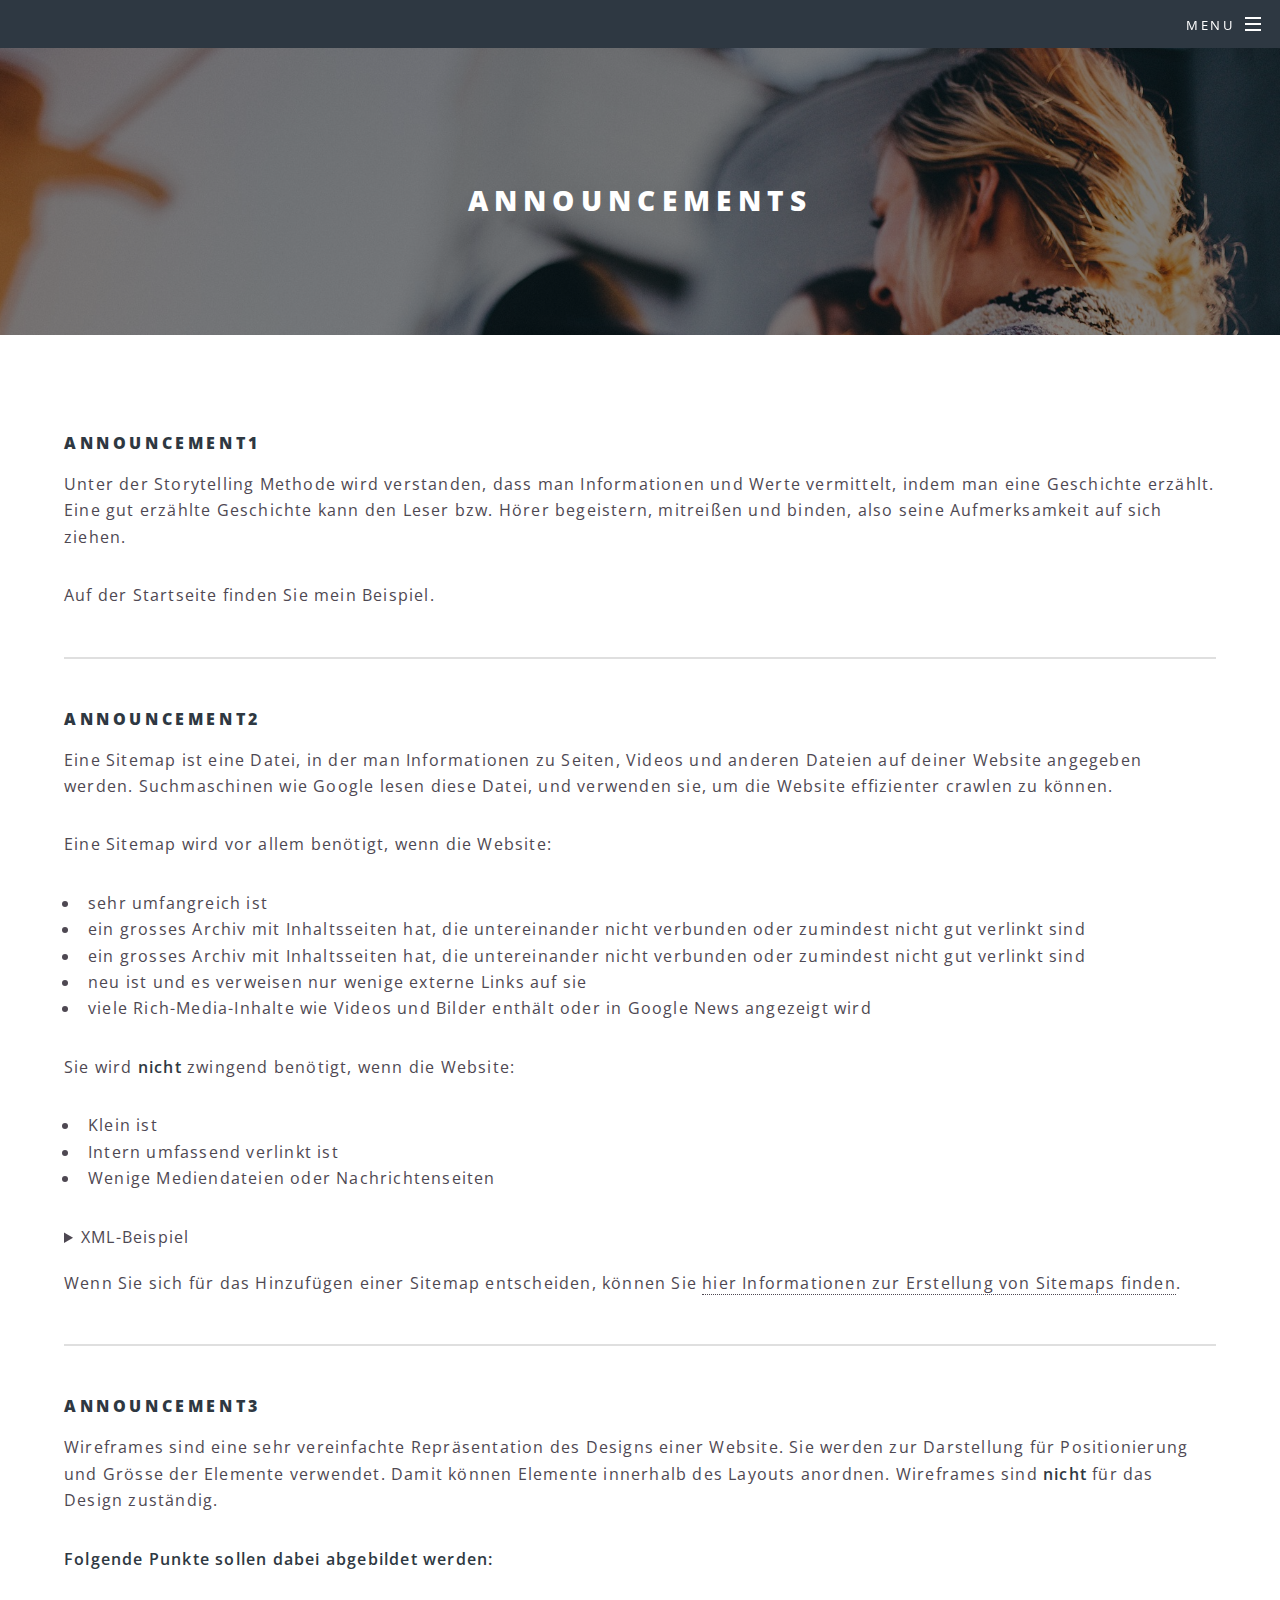
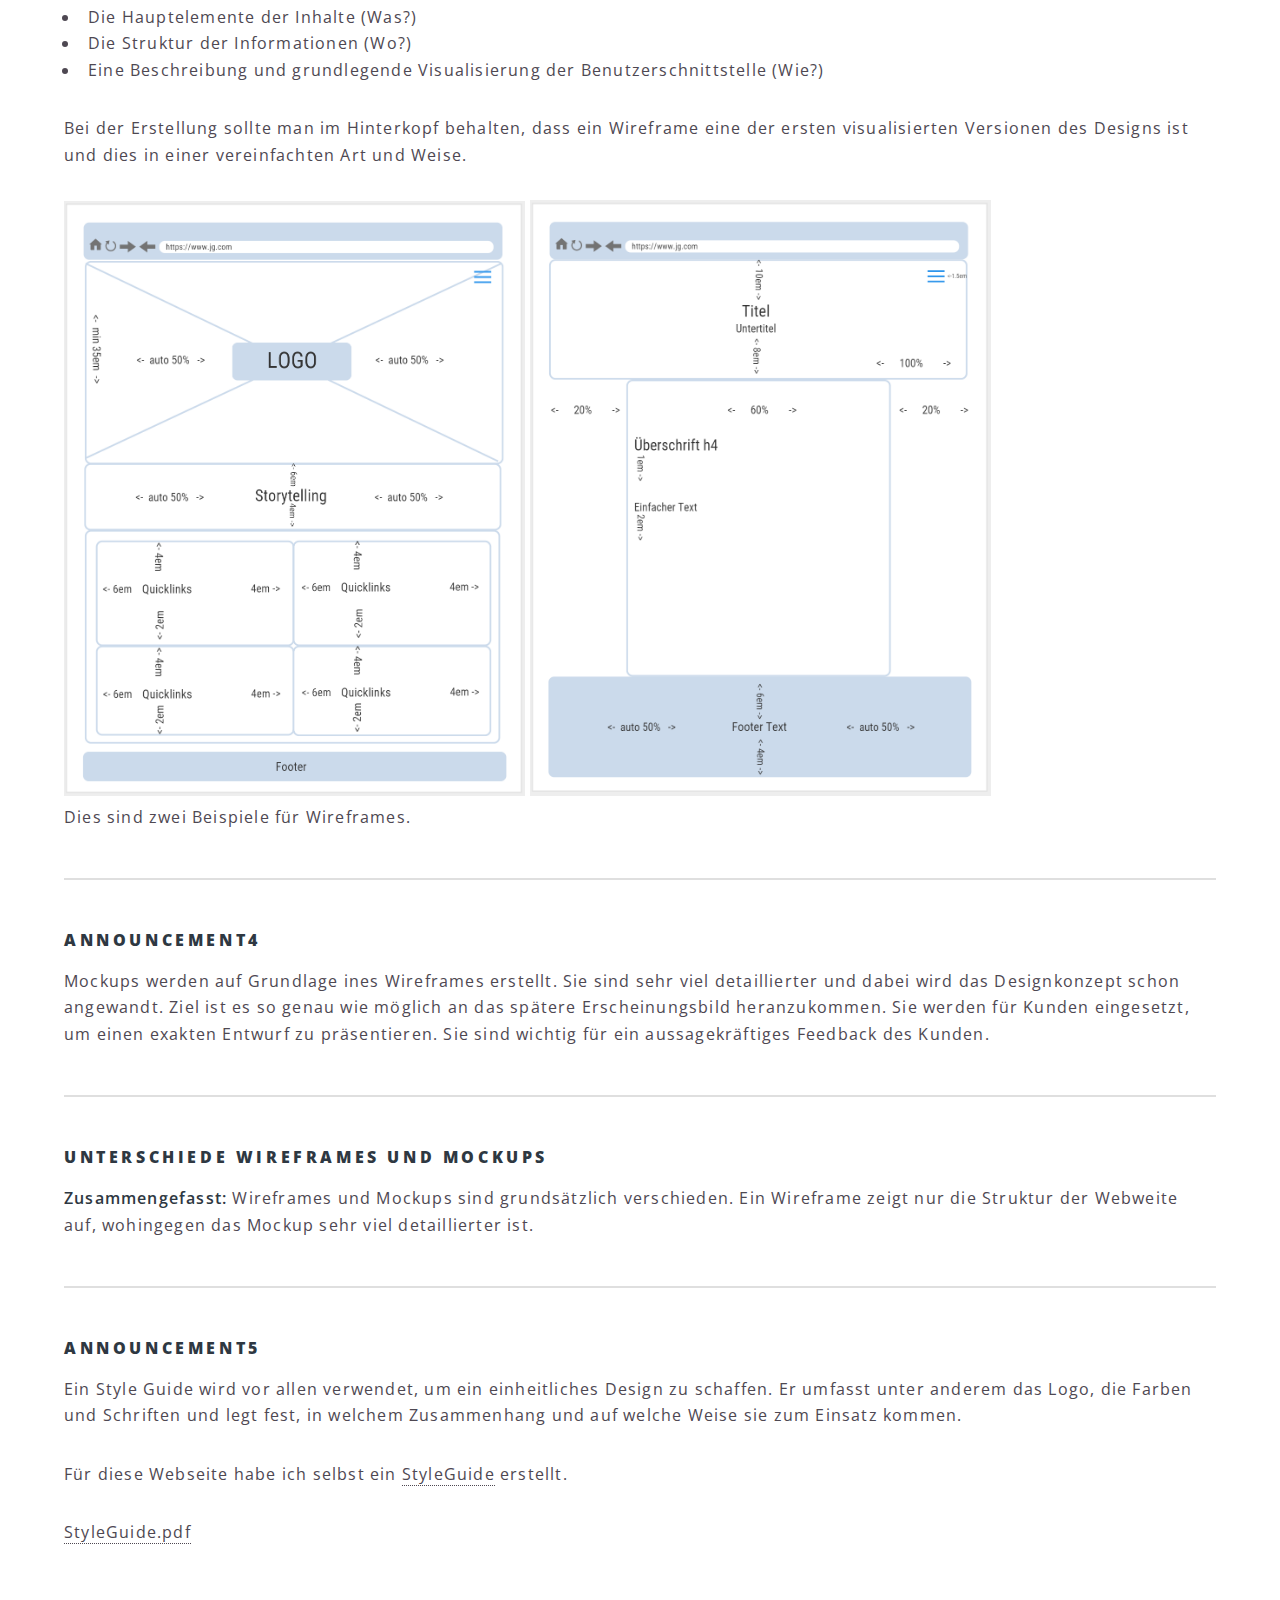
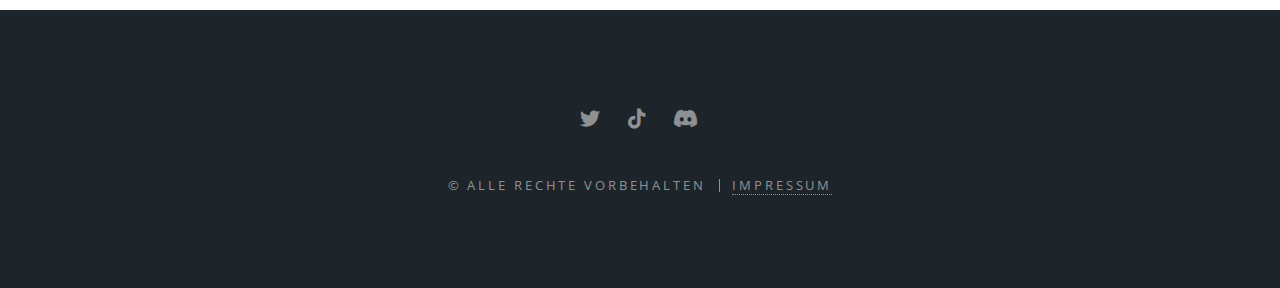
==== commit 840086c0: "update" ====
--- a/announcements.html
+++ b/announcements.html
@@ -38,83 +38,83 @@
                     </ul>
                 </nav>
             </header>
-    <article id="main">
-        <header>
-            <h2>Styling</h2>
-        </header>
-        <section class="wrapper style5">
-            <div class="inner">
-				<h4>Storytelling</h4>
-				<p>Unter der Storytelling Methode wird verstanden, dass man Informationen und Werte vermittelt, indem man eine Geschichte erzählt. Eine gut erzählte Geschichte kann den Leser bzw. Hörer begeistern, mitreißen und binden, also seine Aufmerksamkeit auf sich ziehen.</p>
-                <p>Auf der Startseite finden Sie mein Beispiel.</p>
-				<hr />
-                <h4>Sitemap</h4>
-				<p>Eine Sitemap ist eine Datei, in der man Informationen zu Seiten, Videos und anderen Dateien auf deiner Website angegeben werden. Suchmaschinen wie Google lesen diese Datei, und verwenden sie, um die Website effizienter crawlen zu können. </p>
-                <p>Eine Sitemap wird vor allem benötigt, wenn die Website: </p>
-                <ul>
-                    <li> sehr umfangreich ist </li>
-                    <li> ein grosses Archiv mit Inhaltsseiten hat, die untereinander nicht verbunden oder zumindest nicht gut verlinkt sind </li>
-                    <li> ein grosses Archiv mit Inhaltsseiten hat, die untereinander nicht verbunden oder zumindest nicht gut verlinkt sind</li>
-                    <li> neu ist und es verweisen nur wenige externe Links auf sie</li>
-                    <li> viele Rich-Media-Inhalte wie Videos und Bilder enthält oder in Google News angezeigt wird</li>
-                </ul>
-                <p>Sie wird <b>nicht</b> zwingend benötigt, wenn die Website: </p>
-                <ul>
-                    <li>Klein ist</li>
-                    <li>Intern umfassend verlinkt ist</li>
-                    <li>Wenige Mediendateien oder Nachrichtenseiten</li>
-                </ul>
-                <details>
-                    <summary>XML-Beispiel</summary>
-                    <pre><code>
-&lt?xml version="1.0" encoding="UTF-8"?&gt
-&lturlset xmlns="http://www.sitemaps.org/schemas/sitemap/0.9"&gt
-    &lturl&gt
-        &ltloc>http://www.example.com/foo.html&lt/loc&gt
-        &ltlastmod>2018-06-04&lt/lastmod&gt
-    &lt/url&gt
-&lt/urlset&gt
-                    </code></pre>
-                </details>
-                <p>Wenn Sie sich für das Hinzufügen einer Sitemap entscheiden, können Sie <a href='https://developers.google.com/search/docs/advanced/sitemaps/build-sitemap?hl=de' >hier Informationen zur Erstellung von Sitemaps finden</a>. </p>
-
-				<hr />
-				<h4>Wireframes</h4>
-				<p>
-					Wireframes sind eine sehr vereinfachte Repräsentation des Designs einer Website.
-					Sie werden zur Darstellung für Positionierung und Grösse der Elemente verwendet.
-					Damit können Elemente innerhalb des Layouts anordnen.
-					Wireframes sind <b>nicht</b> für das Design zuständig.
-				</p>
-				<p><b>Folgende Punkte sollen dabei abgebildet werden:</b></p>
-				<ul>
-					<li>Die Hauptelemente der Inhalte (Was?)</li>
-					<li>Die Struktur der Informationen (Wo?)</li>
-					<li>Eine Beschreibung und grundlegende Visualisierung der Benutzerschnittstelle (Wie?)</li>
-				</ul>
-				<p>Bei der Erstellung sollte man im Hinterkopf behalten, dass ein Wireframe eine der ersten visualisierten Versionen des Designs ist und dies in einer vereinfachten Art und Weise. </p>
-				<img src="images/wireframe1.PNG" width="40%" />
-				<img src="images/wireframe2.PNG" width="40%" />
-				<p>Dies sind zwei Beispiele für Wireframes.</p>
-				<hr />
-				<h4>Mockup</h4>
-				<p>Mockups werden auf Grundlage ines Wireframes erstellt. 
-					Sie sind sehr viel detaillierter und dabei wird das Designkonzept schon angewandt.
-					Ziel ist es so genau wie möglich an das spätere Erscheinungsbild heranzukommen.
-					Sie werden für Kunden eingesetzt, um einen exakten Entwurf zu präsentieren. Sie sind wichtig für ein aussagekräftiges Feedback des Kunden.
-				</p>
-				<hr />
-				<h4>Unterschiede Wireframes und Mockups</h4>
-				<p><b>Zusammengefasst:</b> Wireframes und Mockups sind grundsätzlich verschieden. Ein Wireframe zeigt nur die Struktur der Webweite auf, wohingegen das Mockup sehr viel detaillierter ist.</p>
-                <hr />
-				<h4>Style Guide</h4>
-				<p>Ein Style Guide wird vor allen verwendet, um ein einheitliches Design zu schaffen. Er umfasst unter anderem das Logo, 
-                    die Farben und Schriften und legt fest, in welchem Zusammenhang und auf welche Weise sie zum Einsatz kommen. </p>
-                <p>Für diese Webseite habe ich selbst ein <a href="./StyleGuide.pdf">StyleGuide</a> erstellt.</p>
-                <a href="./StyleGuide.pdf">StyleGuide.pdf</a>
-        </div>
-    </section>
-    </article>
+            <article id="main">
+                <header>
+                    <h2>Announcements</h2>
+                </header>
+                <section class="wrapper style5">
+                    <div class="inner">
+                        <h4>Announcement1</h4>
+                        <p>Unter der Storytelling Methode wird verstanden, dass man Informationen und Werte vermittelt, indem man eine Geschichte erzählt. Eine gut erzählte Geschichte kann den Leser bzw. Hörer begeistern, mitreißen und binden, also seine Aufmerksamkeit auf sich ziehen.</p>
+                        <p>Auf der Startseite finden Sie mein Beispiel.</p>
+                        <hr />
+                        <h4>Announcement2</h4>
+                        <p>Eine Sitemap ist eine Datei, in der man Informationen zu Seiten, Videos und anderen Dateien auf deiner Website angegeben werden. Suchmaschinen wie Google lesen diese Datei, und verwenden sie, um die Website effizienter crawlen zu können. </p>
+                        <p>Eine Sitemap wird vor allem benötigt, wenn die Website: </p>
+                        <ul>
+                            <li> sehr umfangreich ist </li>
+                            <li> ein grosses Archiv mit Inhaltsseiten hat, die untereinander nicht verbunden oder zumindest nicht gut verlinkt sind </li>
+                            <li> ein grosses Archiv mit Inhaltsseiten hat, die untereinander nicht verbunden oder zumindest nicht gut verlinkt sind</li>
+                            <li> neu ist und es verweisen nur wenige externe Links auf sie</li>
+                            <li> viele Rich-Media-Inhalte wie Videos und Bilder enthält oder in Google News angezeigt wird</li>
+                        </ul>
+                        <p>Sie wird <b>nicht</b> zwingend benötigt, wenn die Website: </p>
+                        <ul>
+                            <li>Klein ist</li>
+                            <li>Intern umfassend verlinkt ist</li>
+                            <li>Wenige Mediendateien oder Nachrichtenseiten</li>
+                        </ul>
+                        <details>
+                            <summary>XML-Beispiel</summary>
+                            <pre><code>
+        &lt?xml version="1.0" encoding="UTF-8"?&gt
+        &lturlset xmlns="http://www.sitemaps.org/schemas/sitemap/0.9"&gt
+            &lturl&gt
+                &ltloc>http://www.example.com/foo.html&lt/loc&gt
+                &ltlastmod>2018-06-04&lt/lastmod&gt
+            &lt/url&gt
+        &lt/urlset&gt
+                            </code></pre>
+                        </details>
+                        <p>Wenn Sie sich für das Hinzufügen einer Sitemap entscheiden, können Sie <a href='https://developers.google.com/search/docs/advanced/sitemaps/build-sitemap?hl=de' >hier Informationen zur Erstellung von Sitemaps finden</a>. </p>
+        
+                        <hr />
+                        <h4>Announcement3</h4>
+                        <p>
+                            Wireframes sind eine sehr vereinfachte Repräsentation des Designs einer Website.
+                            Sie werden zur Darstellung für Positionierung und Grösse der Elemente verwendet.
+                            Damit können Elemente innerhalb des Layouts anordnen.
+                            Wireframes sind <b>nicht</b> für das Design zuständig.
+                        </p>
+                        <p><b>Folgende Punkte sollen dabei abgebildet werden:</b></p>
+                        <ul>
+                            <li>Die Hauptelemente der Inhalte (Was?)</li>
+                            <li>Die Struktur der Informationen (Wo?)</li>
+                            <li>Eine Beschreibung und grundlegende Visualisierung der Benutzerschnittstelle (Wie?)</li>
+                        </ul>
+                        <p>Bei der Erstellung sollte man im Hinterkopf behalten, dass ein Wireframe eine der ersten visualisierten Versionen des Designs ist und dies in einer vereinfachten Art und Weise. </p>
+                        <img src="images/wireframe1.PNG" width="40%" />
+                        <img src="images/wireframe2.PNG" width="40%" />
+                        <p>Dies sind zwei Beispiele für Wireframes.</p>
+                        <hr />
+                        <h4>Announcement4</h4>
+                        <p>Mockups werden auf Grundlage ines Wireframes erstellt. 
+                            Sie sind sehr viel detaillierter und dabei wird das Designkonzept schon angewandt.
+                            Ziel ist es so genau wie möglich an das spätere Erscheinungsbild heranzukommen.
+                            Sie werden für Kunden eingesetzt, um einen exakten Entwurf zu präsentieren. Sie sind wichtig für ein aussagekräftiges Feedback des Kunden.
+                        </p>
+                        <hr />
+                        <h4>Unterschiede Wireframes und Mockups</h4>
+                        <p><b>Zusammengefasst:</b> Wireframes und Mockups sind grundsätzlich verschieden. Ein Wireframe zeigt nur die Struktur der Webweite auf, wohingegen das Mockup sehr viel detaillierter ist.</p>
+                        <hr />
+                        <h4>Announcement5</h4>
+                        <p>Ein Style Guide wird vor allen verwendet, um ein einheitliches Design zu schaffen. Er umfasst unter anderem das Logo, 
+                            die Farben und Schriften und legt fest, in welchem Zusammenhang und auf welche Weise sie zum Einsatz kommen. </p>
+                        <p>Für diese Webseite habe ich selbst ein <a href="./StyleGuide.pdf">StyleGuide</a> erstellt.</p>
+                        <a href="./StyleGuide.pdf">StyleGuide.pdf</a>
+                </div>
+            </section>
+            </article>
 
     <!-- Footer -->
     <footer id="footer">
--- a/assets/css/main.css
+++ b/assets/css/main.css
@@ -1,4010 +1,3798 @@
 @import url(fontawesome-all.min.css);
 @import url("https://fonts.googleapis.com/css?family=Open+Sans:400,400italic,600,600italic,800,800italic");
-
-html, body, div, span, applet, object,
-iframe, h1, h2, h3, h4, h5, h6, p, blockquote,
-pre, a, abbr, acronym, address, big, cite,
-code, del, dfn, em, img, ins, kbd, q, s, samp,
-small, strike, strong, sub, sup, tt, var, b,
-u, i, center, dl, dt, dd, ol, ul, li, fieldset,
-form, label, legend, table, caption, tbody,
-tfoot, thead, tr, th, td, article, aside,
-canvas, details, embed, figure, figcaption,
-footer, header, hgroup, menu, nav, output, ruby,
-section, summary, time, mark, audio, video {
-	margin: 0;
-	padding: 0;
-	border: 0;
-	font-size: 100%;
-	font: inherit;
-	vertical-align: baseline;}
-
-article, aside, details, figcaption, figure,
-footer, header, hgroup, menu, nav, section {
-	display: block;}
+html,
+body,
+div,
+span,
+applet,
+object,
+iframe,
+h1,
+h2,
+h3,
+h4,
+h5,
+h6,
+p,
+blockquote,
+pre,
+a,
+abbr,
+acronym,
+address,
+big,
+cite,
+code,
+del,
+dfn,
+em,
+img,
+ins,
+kbd,
+q,
+s,
+samp,
+small,
+strike,
+strong,
+sub,
+sup,
+tt,
+var,
+b,
+u,
+i,
+center,
+dl,
+dt,
+dd,
+ol,
+ul,
+li,
+fieldset,
+form,
+label,
+legend,
+table,
+caption,
+tbody,
+tfoot,
+thead,
+tr,
+th,
+td,
+article,
+aside,
+canvas,
+details,
+embed,
+figure,
+figcaption,
+footer,
+header,
+hgroup,
+menu,
+nav,
+output,
+ruby,
+section,
+summary,
+time,
+mark,
+audio,
+video {
+    margin: 0;
+    padding: 0;
+    border: 0;
+    font-size: 100%;
+    font: inherit;
+    vertical-align: baseline;
+}
+
+article,
+aside,
+details,
+figcaption,
+figure,
+footer,
+header,
+hgroup,
+menu,
+nav,
+section {
+    display: block;
+}
 
 body {
-	line-height: 1;
+    line-height: 1;
 }
 
 details {
-	margin: 20px 0;
+    margin: 20px 0;
 }
 
 .dropdown-btn {
-	cursor: pointer;
+    cursor: pointer;
 }
 
 .dropdown-container {
-	display: none;
+    display: none;
 }
 
 #urheberrechtSummary details summary {
-	font-weight:600;
-}
-
-ol, ul {
-	list-style: none;
-}
-
-blockquote, q {
-	quotes: none;
-}
-
-	blockquote:before, blockquote:after, q:before, q:after {
-		content: '';
-		content: none;
-	}
+    font-weight: 600;
+}
+
+ol,
+ul {
+    list-style: none;
+}
+
+blockquote,
+q {
+    quotes: none;
+}
+
+blockquote:before,
+blockquote:after,
+q:before,
+q:after {
+    content: '';
+    content: none;
+}
 
 table {
-	border-collapse: collapse;
-	border-spacing: 0;
+    border-collapse: collapse;
+    border-spacing: 0;
 }
 
 body {
-	-webkit-text-size-adjust: none;
+    -webkit-text-size-adjust: none;
 }
 
 mark {
-	background-color: transparent;
-	color: inherit;
+    background-color: transparent;
+    color: inherit;
 }
 
 input::-moz-focus-inner {
-	border: 0;
-	padding: 0;
-}
-
-input, select, textarea {
-	-moz-appearance: none;
-	-webkit-appearance: none;
-	-ms-appearance: none;
-	appearance: none;
-}
+    border: 0;
+    padding: 0;
+}
+
+input,
+select,
+textarea {
+    -moz-appearance: none;
+    -webkit-appearance: none;
+    -ms-appearance: none;
+    appearance: none;
+}
+
 
 /* Basic */
 
-	@-ms-viewport {
-		width: device-width;
-	}
-
-	html {
-		box-sizing: border-box;
-	}
-
-	*, *:before, *:after {
-		box-sizing: inherit;
-	}
-
-	body {
-		background: #2e3842;
-	}
-
-		body.is-preload *, body.is-preload *:before, body.is-preload *:after {
-			-moz-animation: none !important;
-			-webkit-animation: none !important;
-			-ms-animation: none !important;
-			animation: none !important;
-			-moz-transition: none !important;
-			-webkit-transition: none !important;
-			-ms-transition: none !important;
-			transition: none !important;
-		}
-
-	body, input, select, textarea {
-		color: #fff;
-		font-family: "Open Sans", Helvetica, sans-serif;
-		font-size: 15pt;
-		font-weight: 400;
-		letter-spacing: 0.075em;
-		line-height: 1.65em;
-	}
-
-		@media screen and (max-width: 1680px) {
-
-			body, input, select, textarea {
-				font-size: 13pt;
-			}
-
-		}
-
-		@media screen and (max-width: 1280px) {
-
-			body, input, select, textarea {
-				font-size: 12pt;
-			}
-
-		}
-
-		@media screen and (max-width: 736px) {
-
-			body, input, select, textarea {
-				font-size: 11pt;
-				letter-spacing: 0.0375em;
-			}
-
-		}
-
-	a {
-		-moz-transition: color 0.2s ease, border-bottom-color 0.2s ease;
-		-webkit-transition: color 0.2s ease, border-bottom-color 0.2s ease;
-		-ms-transition: color 0.2s ease, border-bottom-color 0.2s ease;
-		transition: color 0.2s ease, border-bottom-color 0.2s ease;
-		border-bottom: dotted 1px;
-		color: inherit;
-		text-decoration: none;
-	}
-
-		a:hover {
-			border-bottom-color: transparent;
-		}
-
-	strong, b {
-		color: #fff;
-		font-weight: 600;
-	}
-
-	em, i {
-		font-style: italic;
-	}
-
-	p {
-		margin: 0 0 2em 0;
-	}
-
-	h1, h2, h3, h4, h5, h6 {
-		color: #fff;
-		font-weight: 800;
-		letter-spacing: 0.225em;
-		line-height: 1em;
-		margin: 0 0 1em 0;
-		text-transform: uppercase;
-	}
-
-		h1 a, h2 a, h3 a, h4 a, h5 a, h6 a {
-			color: inherit;
-			text-decoration: none;
-		}
-
-	h2 {
-		font-size: 1.35em;
-		line-height: 1.75em;
-	}
-
-		@media screen and (max-width: 736px) {
-
-			h2 {
-				font-size: 1.1em;
-				line-height: 1.65em;
-			}
-
-		}
-
-	h3 {
-		font-size: 1.15em;
-		line-height: 1.75em;
-	}
-
-		@media screen and (max-width: 736px) {
-
-			h3 {
-				font-size: 1em;
-				line-height: 1.65em;
-			}
-
-		}
-
-	h4 {
-		font-size: 1em;
-		line-height: 1.5em;
-	}
-
-	h5 {
-		font-size: 0.8em;
-		line-height: 1.5em;
-	}
-
-	h6 {
-		font-size: 0.7em;
-		line-height: 1.5em;
-	}
-
-	sub {
-		font-size: 0.8em;
-		position: relative;
-		top: 0.5em;
-	}
-
-	sup {
-		font-size: 0.8em;
-		position: relative;
-		top: -0.5em;
-	}
-
-	hr {
-		border: 0;
-		border-bottom: solid 2px #fff;
-		margin: 3em 0;
-	}
-
-		hr.major {
-			margin: 4.5em 0;
-		}
-
-	blockquote {
-		border-left: solid 4px #fff;
-		font-style: italic;
-		margin: 0 0 2em 0;
-		padding: 0.5em 0 0.5em 2em;
-	}
-
-	code {
-		background: rgba(144, 144, 144, 0.25);
-		border-radius: 3px;
-		font-family: "Courier New", monospace;
-		font-size: 0.9em;
-		letter-spacing: 0;
-		margin: 0 0.25em;
-		padding: 0.25em 0.65em;
-	}
-
-	pre {
-		-webkit-overflow-scrolling: touch;
-		font-family: "Courier New", monospace;
-		font-size: 0.9em;
-		margin: 0 0 2em 0;
-	}
-
-		pre code {
-			display: block;
-			line-height: 1.75em;
-			padding: 1em 1.5em;
-			overflow-x: auto;
-		}
-
-	.align-left {
-		text-align: left;
-	}
-
-	.align-center {
-		text-align: center;
-	}
-
-	.align-right {
-		text-align: right;
-	}
+@-ms-viewport {
+    width: device-width;
+}
+
+html {
+    box-sizing: border-box;
+}
+
+*,
+*:before,
+*:after {
+    box-sizing: inherit;
+}
+
+body {
+    background: #2e3842;
+}
+
+body.is-preload *,
+body.is-preload *:before,
+body.is-preload *:after {
+    -moz-animation: none !important;
+    -webkit-animation: none !important;
+    -ms-animation: none !important;
+    animation: none !important;
+    -moz-transition: none !important;
+    -webkit-transition: none !important;
+    -ms-transition: none !important;
+    transition: none !important;
+}
+
+body,
+input,
+select,
+textarea {
+    color: #fff;
+    font-family: "Open Sans", Helvetica, sans-serif;
+    font-size: 15pt;
+    font-weight: 400;
+    letter-spacing: 0.075em;
+    line-height: 1.65em;
+}
+
+@media screen and (max-width: 1680px) {
+    body,
+    input,
+    select,
+    textarea {
+        font-size: 13pt;
+    }
+}
+
+@media screen and (max-width: 1280px) {
+    body,
+    input,
+    select,
+    textarea {
+        font-size: 12pt;
+    }
+}
+
+@media screen and (max-width: 736px) {
+    body,
+    input,
+    select,
+    textarea {
+        font-size: 11pt;
+        letter-spacing: 0.0375em;
+    }
+}
+
+a {
+    -moz-transition: color 0.2s ease, border-bottom-color 0.2s ease;
+    -webkit-transition: color 0.2s ease, border-bottom-color 0.2s ease;
+    -ms-transition: color 0.2s ease, border-bottom-color 0.2s ease;
+    transition: color 0.2s ease, border-bottom-color 0.2s ease;
+    border-bottom: dotted 1px;
+    color: inherit;
+    text-decoration: none;
+}
+
+a:hover {
+    border-bottom-color: transparent;
+}
+
+strong,
+b {
+    color: #fff;
+    font-weight: 600;
+}
+
+em,
+i {
+    font-style: italic;
+}
+
+p {
+    margin: 0 0 2em 0;
+}
+
+h1,
+h2,
+h3,
+h4,
+h5,
+h6 {
+    color: #fff;
+    font-weight: 800;
+    letter-spacing: 0.225em;
+    line-height: 1em;
+    margin: 0 0 1em 0;
+    text-transform: uppercase;
+}
+
+h1 a,
+h2 a,
+h3 a,
+h4 a,
+h5 a,
+h6 a {
+    color: inherit;
+    text-decoration: none;
+}
+
+h2 {
+    font-size: 1.35em;
+    line-height: 1.75em;
+}
+
+@media screen and (max-width: 736px) {
+    h2 {
+        font-size: 1.1em;
+        line-height: 1.65em;
+    }
+}
+
+h3 {
+    font-size: 1.15em;
+    line-height: 1.75em;
+}
+
+@media screen and (max-width: 736px) {
+    h3 {
+        font-size: 1em;
+        line-height: 1.65em;
+    }
+}
+
+h4 {
+    font-size: 1em;
+    line-height: 1.5em;
+}
+
+h5 {
+    font-size: 0.8em;
+    line-height: 1.5em;
+}
+
+h6 {
+    font-size: 0.7em;
+    line-height: 1.5em;
+}
+
+sub {
+    font-size: 0.8em;
+    position: relative;
+    top: 0.5em;
+}
+
+sup {
+    font-size: 0.8em;
+    position: relative;
+    top: -0.5em;
+}
+
+hr {
+    border: 0;
+    border-bottom: solid 2px #fff;
+    margin: 3em 0;
+}
+
+hr.major {
+    margin: 4.5em 0;
+}
+
+blockquote {
+    border-left: solid 4px #fff;
+    font-style: italic;
+    margin: 0 0 2em 0;
+    padding: 0.5em 0 0.5em 2em;
+}
+
+code {
+    background: rgba(144, 144, 144, 0.25);
+    border-radius: 3px;
+    font-family: "Courier New", monospace;
+    font-size: 0.9em;
+    letter-spacing: 0;
+    margin: 0 0.25em;
+    padding: 0.25em 0.65em;
+}
+
+pre {
+    -webkit-overflow-scrolling: touch;
+    font-family: "Courier New", monospace;
+    font-size: 0.9em;
+    margin: 0 0 2em 0;
+}
+
+pre code {
+    display: block;
+    line-height: 1.75em;
+    padding: 1em 1.5em;
+    overflow-x: auto;
+}
+
+.align-left {
+    text-align: left;
+}
+
+.align-center {
+    text-align: center;
+}
+
+.align-right {
+    text-align: right;
+}
+
 
 /* Row */
 
-	.row {
-		display: flex;
-		flex-wrap: wrap;
-		box-sizing: border-box;
-		align-items: stretch;
-	}
-
-		.row > * {
-			box-sizing: border-box;
-		}
-
-		.row.gtr-uniform > * > :last-child {
-			margin-bottom: 0;
-		}
-
-		.row.aln-left {
-			justify-content: flex-start;
-		}
-
-		.row.aln-center {
-			justify-content: center;
-		}
-
-		.row.aln-right {
-			justify-content: flex-end;
-		}
-
-		.row.aln-top {
-			align-items: flex-start;
-		}
-
-		.row.aln-middle {
-			align-items: center;
-		}
-
-		.row.aln-bottom {
-			align-items: flex-end;
-		}
-
-		.row > .imp {
-			order: -1;
-		}
-
-		.row > .col-1 {
-			width: 8.33333%;
-		}
-
-		.row > .off-1 {
-			margin-left: 8.33333%;
-		}
-
-		.row > .col-2 {
-			width: 16.66667%;
-		}
-
-		.row > .off-2 {
-			margin-left: 16.66667%;
-		}
-
-		.row > .col-3 {
-			width: 25%;
-		}
-
-		.row > .off-3 {
-			margin-left: 25%;
-		}
-
-		.row > .col-4 {
-			width: 33.33333%;
-		}
-
-		.row > .off-4 {
-			margin-left: 33.33333%;
-		}
-
-		.row > .col-5 {
-			width: 41.66667%;
-		}
-
-		.row > .off-5 {
-			margin-left: 41.66667%;
-		}
-
-		.row > .col-6 {
-			width: 50%;
-		}
-
-		.row > .off-6 {
-			margin-left: 50%;
-		}
-
-		.row > .col-7 {
-			width: 58.33333%;
-		}
-
-		.row > .off-7 {
-			margin-left: 58.33333%;
-		}
-
-		.row > .col-8 {
-			width: 66.66667%;
-		}
-
-		.row > .off-8 {
-			margin-left: 66.66667%;
-		}
-
-		.row > .col-9 {
-			width: 75%;
-		}
-
-		.row > .off-9 {
-			margin-left: 75%;
-		}
-
-		.row > .col-10 {
-			width: 83.33333%;
-		}
-
-		.row > .off-10 {
-			margin-left: 83.33333%;
-		}
-
-		.row > .col-11 {
-			width: 91.66667%;
-		}
-
-		.row > .off-11 {
-			margin-left: 91.66667%;
-		}
-
-		.row > .col-12 {
-			width: 100%;
-		}
-
-		.row > .off-12 {
-			margin-left: 100%;
-		}
-
-		.row.gtr-0 {
-			margin-top: 0;
-			margin-left: 0em;
-		}
-
-			.row.gtr-0 > * {
-				padding: 0 0 0 0em;
-			}
-
-			.row.gtr-0.gtr-uniform {
-				margin-top: 0em;
-			}
-
-				.row.gtr-0.gtr-uniform > * {
-					padding-top: 0em;
-				}
-
-		.row.gtr-25 {
-			margin-top: 0;
-			margin-left: -0.375em;
-		}
-
-			.row.gtr-25 > * {
-				padding: 0 0 0 0.375em;
-			}
-
-			.row.gtr-25.gtr-uniform {
-				margin-top: -0.375em;
-			}
-
-				.row.gtr-25.gtr-uniform > * {
-					padding-top: 0.375em;
-				}
-
-		.row.gtr-50 {
-			margin-top: 0;
-			margin-left: -0.75em;
-		}
-
-			.row.gtr-50 > * {
-				padding: 0 0 0 0.75em;
-			}
-
-			.row.gtr-50.gtr-uniform {
-				margin-top: -0.75em;
-			}
-
-				.row.gtr-50.gtr-uniform > * {
-					padding-top: 0.75em;
-				}
-
-		.row {
-			margin-top: 0;
-			margin-left: -1.5em;
-		}
-
-			.row > * {
-				padding: 0 0 0 1.5em;
-			}
-
-			.row.gtr-uniform {
-				margin-top: -1.5em;
-			}
-
-				.row.gtr-uniform > * {
-					padding-top: 1.5em;
-				}
-
-		.row.gtr-150 {
-			margin-top: 0;
-			margin-left: -2.25em;
-		}
-
-			.row.gtr-150 > * {
-				padding: 0 0 0 2.25em;
-			}
-
-			.row.gtr-150.gtr-uniform {
-				margin-top: -2.25em;
-			}
-
-				.row.gtr-150.gtr-uniform > * {
-					padding-top: 2.25em;
-				}
-
-		.row.gtr-200 {
-			margin-top: 0;
-			margin-left: -3em;
-		}
-
-			.row.gtr-200 > * {
-				padding: 0 0 0 3em;
-			}
-
-			.row.gtr-200.gtr-uniform {
-				margin-top: -3em;
-			}
-
-				.row.gtr-200.gtr-uniform > * {
-					padding-top: 3em;
-				}
-
-		@media screen and (max-width: 1680px) {
-
-			.row {
-				display: flex;
-				flex-wrap: wrap;
-				box-sizing: border-box;
-				align-items: stretch;
-			}
-
-				.row > * {
-					box-sizing: border-box;
-				}
-
-				.row.gtr-uniform > * > :last-child {
-					margin-bottom: 0;
-				}
-
-				.row.aln-left {
-					justify-content: flex-start;
-				}
-
-				.row.aln-center {
-					justify-content: center;
-				}
-
-				.row.aln-right {
-					justify-content: flex-end;
-				}
-
-				.row.aln-top {
-					align-items: flex-start;
-				}
-
-				.row.aln-middle {
-					align-items: center;
-				}
-
-				.row.aln-bottom {
-					align-items: flex-end;
-				}
-
-				.row > .imp-xlarge {
-					order: -1;
-				}
-
-				.row > .col-1-xlarge {
-					width: 8.33333%;
-				}
-
-				.row > .off-1-xlarge {
-					margin-left: 8.33333%;
-				}
-
-				.row > .col-2-xlarge {
-					width: 16.66667%;
-				}
-
-				.row > .off-2-xlarge {
-					margin-left: 16.66667%;
-				}
-
-				.row > .col-3-xlarge {
-					width: 25%;
-				}
-
-				.row > .off-3-xlarge {
-					margin-left: 25%;
-				}
-
-				.row > .col-4-xlarge {
-					width: 33.33333%;
-				}
-
-				.row > .off-4-xlarge {
-					margin-left: 33.33333%;
-				}
-
-				.row > .col-5-xlarge {
-					width: 41.66667%;
-				}
-
-				.row > .off-5-xlarge {
-					margin-left: 41.66667%;
-				}
-
-				.row > .col-6-xlarge {
-					width: 50%;
-				}
-
-				.row > .off-6-xlarge {
-					margin-left: 50%;
-				}
-
-				.row > .col-7-xlarge {
-					width: 58.33333%;
-				}
-
-				.row > .off-7-xlarge {
-					margin-left: 58.33333%;
-				}
-
-				.row > .col-8-xlarge {
-					width: 66.66667%;
-				}
-
-				.row > .off-8-xlarge {
-					margin-left: 66.66667%;
-				}
-
-				.row > .col-9-xlarge {
-					width: 75%;
-				}
-
-				.row > .off-9-xlarge {
-					margin-left: 75%;
-				}
-
-				.row > .col-10-xlarge {
-					width: 83.33333%;
-				}
-
-				.row > .off-10-xlarge {
-					margin-left: 83.33333%;
-				}
-
-				.row > .col-11-xlarge {
-					width: 91.66667%;
-				}
-
-				.row > .off-11-xlarge {
-					margin-left: 91.66667%;
-				}
-
-				.row > .col-12-xlarge {
-					width: 100%;
-				}
-
-				.row > .off-12-xlarge {
-					margin-left: 100%;
-				}
-
-				.row.gtr-0 {
-					margin-top: 0;
-					margin-left: 0em;
-				}
-
-					.row.gtr-0 > * {
-						padding: 0 0 0 0em;
-					}
-
-					.row.gtr-0.gtr-uniform {
-						margin-top: 0em;
-					}
-
-						.row.gtr-0.gtr-uniform > * {
-							padding-top: 0em;
-						}
-
-				.row.gtr-25 {
-					margin-top: 0;
-					margin-left: -0.375em;
-				}
-
-					.row.gtr-25 > * {
-						padding: 0 0 0 0.375em;
-					}
-
-					.row.gtr-25.gtr-uniform {
-						margin-top: -0.375em;
-					}
-
-						.row.gtr-25.gtr-uniform > * {
-							padding-top: 0.375em;
-						}
-
-				.row.gtr-50 {
-					margin-top: 0;
-					margin-left: -0.75em;
-				}
-
-					.row.gtr-50 > * {
-						padding: 0 0 0 0.75em;
-					}
-
-					.row.gtr-50.gtr-uniform {
-						margin-top: -0.75em;
-					}
-
-						.row.gtr-50.gtr-uniform > * {
-							padding-top: 0.75em;
-						}
-
-				.row {
-					margin-top: 0;
-					margin-left: -1.5em;
-				}
-
-					.row > * {
-						padding: 0 0 0 1.5em;
-					}
-
-					.row.gtr-uniform {
-						margin-top: -1.5em;
-					}
-
-						.row.gtr-uniform > * {
-							padding-top: 1.5em;
-						}
-
-				.row.gtr-150 {
-					margin-top: 0;
-					margin-left: -2.25em;
-				}
-
-					.row.gtr-150 > * {
-						padding: 0 0 0 2.25em;
-					}
-
-					.row.gtr-150.gtr-uniform {
-						margin-top: -2.25em;
-					}
-
-						.row.gtr-150.gtr-uniform > * {
-							padding-top: 2.25em;
-						}
-
-				.row.gtr-200 {
-					margin-top: 0;
-					margin-left: -3em;
-				}
-
-					.row.gtr-200 > * {
-						padding: 0 0 0 3em;
-					}
-
-					.row.gtr-200.gtr-uniform {
-						margin-top: -3em;
-					}
-
-						.row.gtr-200.gtr-uniform > * {
-							padding-top: 3em;
-						}
-
-		}
-
-		@media screen and (max-width: 1280px) {
-
-			.row {
-				display: flex;
-				flex-wrap: wrap;
-				box-sizing: border-box;
-				align-items: stretch;
-			}
-
-				.row > * {
-					box-sizing: border-box;
-				}
-
-				.row.gtr-uniform > * > :last-child {
-					margin-bottom: 0;
-				}
-
-				.row.aln-left {
-					justify-content: flex-start;
-				}
-
-				.row.aln-center {
-					justify-content: center;
-				}
-
-				.row.aln-right {
-					justify-content: flex-end;
-				}
-
-				.row.aln-top {
-					align-items: flex-start;
-				}
-
-				.row.aln-middle {
-					align-items: center;
-				}
-
-				.row.aln-bottom {
-					align-items: flex-end;
-				}
-
-				.row > .imp-large {
-					order: -1;
-				}
-
-				.row > .col-1-large {
-					width: 8.33333%;
-				}
-
-				.row > .off-1-large {
-					margin-left: 8.33333%;
-				}
-
-				.row > .col-2-large {
-					width: 16.66667%;
-				}
-
-				.row > .off-2-large {
-					margin-left: 16.66667%;
-				}
-
-				.row > .col-3-large {
-					width: 25%;
-				}
-
-				.row > .off-3-large {
-					margin-left: 25%;
-				}
-
-				.row > .col-4-large {
-					width: 33.33333%;
-				}
-
-				.row > .off-4-large {
-					margin-left: 33.33333%;
-				}
-
-				.row > .col-5-large {
-					width: 41.66667%;
-				}
-
-				.row > .off-5-large {
-					margin-left: 41.66667%;
-				}
-
-				.row > .col-6-large {
-					width: 50%;
-				}
-
-				.row > .off-6-large {
-					margin-left: 50%;
-				}
-
-				.row > .col-7-large {
-					width: 58.33333%;
-				}
-
-				.row > .off-7-large {
-					margin-left: 58.33333%;
-				}
-
-				.row > .col-8-large {
-					width: 66.66667%;
-				}
-
-				.row > .off-8-large {
-					margin-left: 66.66667%;
-				}
-
-				.row > .col-9-large {
-					width: 75%;
-				}
-
-				.row > .off-9-large {
-					margin-left: 75%;
-				}
-
-				.row > .col-10-large {
-					width: 83.33333%;
-				}
-
-				.row > .off-10-large {
-					margin-left: 83.33333%;
-				}
-
-				.row > .col-11-large {
-					width: 91.66667%;
-				}
-
-				.row > .off-11-large {
-					margin-left: 91.66667%;
-				}
-
-				.row > .col-12-large {
-					width: 100%;
-				}
-
-				.row > .off-12-large {
-					margin-left: 100%;
-				}
-
-				.row.gtr-0 {
-					margin-top: 0;
-					margin-left: 0em;
-				}
-
-					.row.gtr-0 > * {
-						padding: 0 0 0 0em;
-					}
-
-					.row.gtr-0.gtr-uniform {
-						margin-top: 0em;
-					}
-
-						.row.gtr-0.gtr-uniform > * {
-							padding-top: 0em;
-						}
-
-				.row.gtr-25 {
-					margin-top: 0;
-					margin-left: -0.375em;
-				}
-
-					.row.gtr-25 > * {
-						padding: 0 0 0 0.375em;
-					}
-
-					.row.gtr-25.gtr-uniform {
-						margin-top: -0.375em;
-					}
-
-						.row.gtr-25.gtr-uniform > * {
-							padding-top: 0.375em;
-						}
-
-				.row.gtr-50 {
-					margin-top: 0;
-					margin-left: -0.75em;
-				}
-
-					.row.gtr-50 > * {
-						padding: 0 0 0 0.75em;
-					}
-
-					.row.gtr-50.gtr-uniform {
-						margin-top: -0.75em;
-					}
-
-						.row.gtr-50.gtr-uniform > * {
-							padding-top: 0.75em;
-						}
-
-				.row {
-					margin-top: 0;
-					margin-left: -1.5em;
-				}
-
-					.row > * {
-						padding: 0 0 0 1.5em;
-					}
-
-					.row.gtr-uniform {
-						margin-top: -1.5em;
-					}
-
-						.row.gtr-uniform > * {
-							padding-top: 1.5em;
-						}
-
-				.row.gtr-150 {
-					margin-top: 0;
-					margin-left: -2.25em;
-				}
-
-					.row.gtr-150 > * {
-						padding: 0 0 0 2.25em;
-					}
-
-					.row.gtr-150.gtr-uniform {
-						margin-top: -2.25em;
-					}
-
-						.row.gtr-150.gtr-uniform > * {
-							padding-top: 2.25em;
-						}
-
-				.row.gtr-200 {
-					margin-top: 0;
-					margin-left: -3em;
-				}
-
-					.row.gtr-200 > * {
-						padding: 0 0 0 3em;
-					}
-
-					.row.gtr-200.gtr-uniform {
-						margin-top: -3em;
-					}
-
-						.row.gtr-200.gtr-uniform > * {
-							padding-top: 3em;
-						}
-
-		}
-
-		@media screen and (max-width: 980px) {
-
-			.row {
-				display: flex;
-				flex-wrap: wrap;
-				box-sizing: border-box;
-				align-items: stretch;
-			}
-
-				.row > * {
-					box-sizing: border-box;
-				}
-
-				.row.gtr-uniform > * > :last-child {
-					margin-bottom: 0;
-				}
-
-				.row.aln-left {
-					justify-content: flex-start;
-				}
-
-				.row.aln-center {
-					justify-content: center;
-				}
-
-				.row.aln-right {
-					justify-content: flex-end;
-				}
-
-				.row.aln-top {
-					align-items: flex-start;
-				}
-
-				.row.aln-middle {
-					align-items: center;
-				}
-
-				.row.aln-bottom {
-					align-items: flex-end;
-				}
-
-				.row > .imp-medium {
-					order: -1;
-				}
-
-				.row > .col-1-medium {
-					width: 8.33333%;
-				}
-
-				.row > .off-1-medium {
-					margin-left: 8.33333%;
-				}
-
-				.row > .col-2-medium {
-					width: 16.66667%;
-				}
-
-				.row > .off-2-medium {
-					margin-left: 16.66667%;
-				}
-
-				.row > .col-3-medium {
-					width: 25%;
-				}
-
-				.row > .off-3-medium {
-					margin-left: 25%;
-				}
-
-				.row > .col-4-medium {
-					width: 33.33333%;
-				}
-
-				.row > .off-4-medium {
-					margin-left: 33.33333%;
-				}
-
-				.row > .col-5-medium {
-					width: 41.66667%;
-				}
-
-				.row > .off-5-medium {
-					margin-left: 41.66667%;
-				}
-
-				.row > .col-6-medium {
-					width: 50%;
-				}
-
-				.row > .off-6-medium {
-					margin-left: 50%;
-				}
-
-				.row > .col-7-medium {
-					width: 58.33333%;
-				}
-
-				.row > .off-7-medium {
-					margin-left: 58.33333%;
-				}
-
-				.row > .col-8-medium {
-					width: 66.66667%;
-				}
-
-				.row > .off-8-medium {
-					margin-left: 66.66667%;
-				}
-
-				.row > .col-9-medium {
-					width: 75%;
-				}
-
-				.row > .off-9-medium {
-					margin-left: 75%;
-				}
-
-				.row > .col-10-medium {
-					width: 83.33333%;
-				}
-
-				.row > .off-10-medium {
-					margin-left: 83.33333%;
-				}
-
-				.row > .col-11-medium {
-					width: 91.66667%;
-				}
-
-				.row > .off-11-medium {
-					margin-left: 91.66667%;
-				}
-
-				.row > .col-12-medium {
-					width: 100%;
-				}
-
-				.row > .off-12-medium {
-					margin-left: 100%;
-				}
-
-				.row.gtr-0 {
-					margin-top: 0;
-					margin-left: 0em;
-				}
-
-					.row.gtr-0 > * {
-						padding: 0 0 0 0em;
-					}
-
-					.row.gtr-0.gtr-uniform {
-						margin-top: 0em;
-					}
-
-						.row.gtr-0.gtr-uniform > * {
-							padding-top: 0em;
-						}
-
-				.row.gtr-25 {
-					margin-top: 0;
-					margin-left: -0.375em;
-				}
-
-					.row.gtr-25 > * {
-						padding: 0 0 0 0.375em;
-					}
-
-					.row.gtr-25.gtr-uniform {
-						margin-top: -0.375em;
-					}
-
-						.row.gtr-25.gtr-uniform > * {
-							padding-top: 0.375em;
-						}
-
-				.row.gtr-50 {
-					margin-top: 0;
-					margin-left: -0.75em;
-				}
-
-					.row.gtr-50 > * {
-						padding: 0 0 0 0.75em;
-					}
-
-					.row.gtr-50.gtr-uniform {
-						margin-top: -0.75em;
-					}
-
-						.row.gtr-50.gtr-uniform > * {
-							padding-top: 0.75em;
-						}
-
-				.row {
-					margin-top: 0;
-					margin-left: -1.5em;
-				}
-
-					.row > * {
-						padding: 0 0 0 1.5em;
-					}
-
-					.row.gtr-uniform {
-						margin-top: -1.5em;
-					}
-
-						.row.gtr-uniform > * {
-							padding-top: 1.5em;
-						}
-
-				.row.gtr-150 {
-					margin-top: 0;
-					margin-left: -2.25em;
-				}
-
-					.row.gtr-150 > * {
-						padding: 0 0 0 2.25em;
-					}
-
-					.row.gtr-150.gtr-uniform {
-						margin-top: -2.25em;
-					}
-
-						.row.gtr-150.gtr-uniform > * {
-							padding-top: 2.25em;
-						}
-
-				.row.gtr-200 {
-					margin-top: 0;
-					margin-left: -3em;
-				}
-
-					.row.gtr-200 > * {
-						padding: 0 0 0 3em;
-					}
-
-					.row.gtr-200.gtr-uniform {
-						margin-top: -3em;
-					}
-
-						.row.gtr-200.gtr-uniform > * {
-							padding-top: 3em;
-						}
-
-		}
-
-		@media screen and (max-width: 736px) {
-
-			.row {
-				display: flex;
-				flex-wrap: wrap;
-				box-sizing: border-box;
-				align-items: stretch;
-			}
-
-				.row > * {
-					box-sizing: border-box;
-				}
-
-				.row.gtr-uniform > * > :last-child {
-					margin-bottom: 0;
-				}
-
-				.row.aln-left {
-					justify-content: flex-start;
-				}
-
-				.row.aln-center {
-					justify-content: center;
-				}
-
-				.row.aln-right {
-					justify-content: flex-end;
-				}
-
-				.row.aln-top {
-					align-items: flex-start;
-				}
-
-				.row.aln-middle {
-					align-items: center;
-				}
-
-				.row.aln-bottom {
-					align-items: flex-end;
-				}
-
-				.row > .imp-small {
-					order: -1;
-				}
-
-				.row > .col-1-small {
-					width: 8.33333%;
-				}
-
-				.row > .off-1-small {
-					margin-left: 8.33333%;
-				}
-
-				.row > .col-2-small {
-					width: 16.66667%;
-				}
-
-				.row > .off-2-small {
-					margin-left: 16.66667%;
-				}
-
-				.row > .col-3-small {
-					width: 25%;
-				}
-
-				.row > .off-3-small {
-					margin-left: 25%;
-				}
-
-				.row > .col-4-small {
-					width: 33.33333%;
-				}
-
-				.row > .off-4-small {
-					margin-left: 33.33333%;
-				}
-
-				.row > .col-5-small {
-					width: 41.66667%;
-				}
-
-				.row > .off-5-small {
-					margin-left: 41.66667%;
-				}
-
-				.row > .col-6-small {
-					width: 50%;
-				}
-
-				.row > .off-6-small {
-					margin-left: 50%;
-				}
-
-				.row > .col-7-small {
-					width: 58.33333%;
-				}
-
-				.row > .off-7-small {
-					margin-left: 58.33333%;
-				}
-
-				.row > .col-8-small {
-					width: 66.66667%;
-				}
-
-				.row > .off-8-small {
-					margin-left: 66.66667%;
-				}
-
-				.row > .col-9-small {
-					width: 75%;
-				}
-
-				.row > .off-9-small {
-					margin-left: 75%;
-				}
-
-				.row > .col-10-small {
-					width: 83.33333%;
-				}
-
-				.row > .off-10-small {
-					margin-left: 83.33333%;
-				}
-
-				.row > .col-11-small {
-					width: 91.66667%;
-				}
-
-				.row > .off-11-small {
-					margin-left: 91.66667%;
-				}
-
-				.row > .col-12-small {
-					width: 100%;
-				}
-
-				.row > .off-12-small {
-					margin-left: 100%;
-				}
-
-				.row.gtr-0 {
-					margin-top: 0;
-					margin-left: 0em;
-				}
-
-					.row.gtr-0 > * {
-						padding: 0 0 0 0em;
-					}
-
-					.row.gtr-0.gtr-uniform {
-						margin-top: 0em;
-					}
-
-						.row.gtr-0.gtr-uniform > * {
-							padding-top: 0em;
-						}
-
-				.row.gtr-25 {
-					margin-top: 0;
-					margin-left: -0.375em;
-				}
-
-					.row.gtr-25 > * {
-						padding: 0 0 0 0.375em;
-					}
-
-					.row.gtr-25.gtr-uniform {
-						margin-top: -0.375em;
-					}
-
-						.row.gtr-25.gtr-uniform > * {
-							padding-top: 0.375em;
-						}
-
-				.row.gtr-50 {
-					margin-top: 0;
-					margin-left: -0.75em;
-				}
-
-					.row.gtr-50 > * {
-						padding: 0 0 0 0.75em;
-					}
-
-					.row.gtr-50.gtr-uniform {
-						margin-top: -0.75em;
-					}
-
-						.row.gtr-50.gtr-uniform > * {
-							padding-top: 0.75em;
-						}
-
-				.row {
-					margin-top: 0;
-					margin-left: -1.5em;
-				}
-
-					.row > * {
-						padding: 0 0 0 1.5em;
-					}
-
-					.row.gtr-uniform {
-						margin-top: -1.5em;
-					}
-
-						.row.gtr-uniform > * {
-							padding-top: 1.5em;
-						}
-
-				.row.gtr-150 {
-					margin-top: 0;
-					margin-left: -2.25em;
-				}
-
-					.row.gtr-150 > * {
-						padding: 0 0 0 2.25em;
-					}
-
-					.row.gtr-150.gtr-uniform {
-						margin-top: -2.25em;
-					}
-
-						.row.gtr-150.gtr-uniform > * {
-							padding-top: 2.25em;
-						}
-
-				.row.gtr-200 {
-					margin-top: 0;
-					margin-left: -3em;
-				}
-
-					.row.gtr-200 > * {
-						padding: 0 0 0 3em;
-					}
-
-					.row.gtr-200.gtr-uniform {
-						margin-top: -3em;
-					}
-
-						.row.gtr-200.gtr-uniform > * {
-							padding-top: 3em;
-						}
-
-		}
-
-		@media screen and (max-width: 480px) {
-
-			.row {
-				display: flex;
-				flex-wrap: wrap;
-				box-sizing: border-box;
-				align-items: stretch;
-			}
-
-				.row > * {
-					box-sizing: border-box;
-				}
-
-				.row.gtr-uniform > * > :last-child {
-					margin-bottom: 0;
-				}
-
-				.row.aln-left {
-					justify-content: flex-start;
-				}
-
-				.row.aln-center {
-					justify-content: center;
-				}
-
-				.row.aln-right {
-					justify-content: flex-end;
-				}
-
-				.row.aln-top {
-					align-items: flex-start;
-				}
-
-				.row.aln-middle {
-					align-items: center;
-				}
-
-				.row.aln-bottom {
-					align-items: flex-end;
-				}
-
-				.row > .imp-xsmall {
-					order: -1;
-				}
-
-				.row > .col-1-xsmall {
-					width: 8.33333%;
-				}
-
-				.row > .off-1-xsmall {
-					margin-left: 8.33333%;
-				}
-
-				.row > .col-2-xsmall {
-					width: 16.66667%;
-				}
-
-				.row > .off-2-xsmall {
-					margin-left: 16.66667%;
-				}
-
-				.row > .col-3-xsmall {
-					width: 25%;
-				}
-
-				.row > .off-3-xsmall {
-					margin-left: 25%;
-				}
-
-				.row > .col-4-xsmall {
-					width: 33.33333%;
-				}
-
-				.row > .off-4-xsmall {
-					margin-left: 33.33333%;
-				}
-
-				.row > .col-5-xsmall {
-					width: 41.66667%;
-				}
-
-				.row > .off-5-xsmall {
-					margin-left: 41.66667%;
-				}
-
-				.row > .col-6-xsmall {
-					width: 50%;
-				}
-
-				.row > .off-6-xsmall {
-					margin-left: 50%;
-				}
-
-				.row > .col-7-xsmall {
-					width: 58.33333%;
-				}
-
-				.row > .off-7-xsmall {
-					margin-left: 58.33333%;
-				}
-
-				.row > .col-8-xsmall {
-					width: 66.66667%;
-				}
-
-				.row > .off-8-xsmall {
-					margin-left: 66.66667%;
-				}
-
-				.row > .col-9-xsmall {
-					width: 75%;
-				}
-
-				.row > .off-9-xsmall {
-					margin-left: 75%;
-				}
-
-				.row > .col-10-xsmall {
-					width: 83.33333%;
-				}
-
-				.row > .off-10-xsmall {
-					margin-left: 83.33333%;
-				}
-
-				.row > .col-11-xsmall {
-					width: 91.66667%;
-				}
-
-				.row > .off-11-xsmall {
-					margin-left: 91.66667%;
-				}
-
-				.row > .col-12-xsmall {
-					width: 100%;
-				}
-
-				.row > .off-12-xsmall {
-					margin-left: 100%;
-				}
-
-				.row.gtr-0 {
-					margin-top: 0;
-					margin-left: 0em;
-				}
-
-					.row.gtr-0 > * {
-						padding: 0 0 0 0em;
-					}
-
-					.row.gtr-0.gtr-uniform {
-						margin-top: 0em;
-					}
-
-						.row.gtr-0.gtr-uniform > * {
-							padding-top: 0em;
-						}
-
-				.row.gtr-25 {
-					margin-top: 0;
-					margin-left: -0.375em;
-				}
-
-					.row.gtr-25 > * {
-						padding: 0 0 0 0.375em;
-					}
-
-					.row.gtr-25.gtr-uniform {
-						margin-top: -0.375em;
-					}
-
-						.row.gtr-25.gtr-uniform > * {
-							padding-top: 0.375em;
-						}
-
-				.row.gtr-50 {
-					margin-top: 0;
-					margin-left: -0.75em;
-				}
-
-					.row.gtr-50 > * {
-						padding: 0 0 0 0.75em;
-					}
-
-					.row.gtr-50.gtr-uniform {
-						margin-top: -0.75em;
-					}
-
-						.row.gtr-50.gtr-uniform > * {
-							padding-top: 0.75em;
-						}
-
-				.row {
-					margin-top: 0;
-					margin-left: -1.5em;
-				}
-
-					.row > * {
-						padding: 0 0 0 1.5em;
-					}
-
-					.row.gtr-uniform {
-						margin-top: -1.5em;
-					}
-
-						.row.gtr-uniform > * {
-							padding-top: 1.5em;
-						}
-
-				.row.gtr-150 {
-					margin-top: 0;
-					margin-left: -2.25em;
-				}
-
-					.row.gtr-150 > * {
-						padding: 0 0 0 2.25em;
-					}
-
-					.row.gtr-150.gtr-uniform {
-						margin-top: -2.25em;
-					}
-
-						.row.gtr-150.gtr-uniform > * {
-							padding-top: 2.25em;
-						}
-
-				.row.gtr-200 {
-					margin-top: 0;
-					margin-left: -3em;
-				}
-
-					.row.gtr-200 > * {
-						padding: 0 0 0 3em;
-					}
-
-					.row.gtr-200.gtr-uniform {
-						margin-top: -3em;
-					}
-
-						.row.gtr-200.gtr-uniform > * {
-							padding-top: 3em;
-						}
-
-		}
+.row {
+    display: flex;
+    flex-wrap: wrap;
+    box-sizing: border-box;
+    align-items: stretch;
+}
+
+.row>* {
+    box-sizing: border-box;
+}
+
+.row.gtr-uniform>*> :last-child {
+    margin-bottom: 0;
+}
+
+.row.aln-left {
+    justify-content: flex-start;
+}
+
+.row.aln-center {
+    justify-content: center;
+}
+
+.row.aln-right {
+    justify-content: flex-end;
+}
+
+.row.aln-top {
+    align-items: flex-start;
+}
+
+.row.aln-middle {
+    align-items: center;
+}
+
+.row.aln-bottom {
+    align-items: flex-end;
+}
+
+.row>.imp {
+    order: -1;
+}
+
+.row>.col-1 {
+    width: 8.33333%;
+}
+
+.row>.off-1 {
+    margin-left: 8.33333%;
+}
+
+.row>.col-2 {
+    width: 16.66667%;
+}
+
+.row>.off-2 {
+    margin-left: 16.66667%;
+}
+
+.row>.col-3 {
+    width: 25%;
+}
+
+.row>.off-3 {
+    margin-left: 25%;
+}
+
+.row>.col-4 {
+    width: 33.33333%;
+}
+
+.row>.off-4 {
+    margin-left: 33.33333%;
+}
+
+.row>.col-5 {
+    width: 41.66667%;
+}
+
+.row>.off-5 {
+    margin-left: 41.66667%;
+}
+
+.row>.col-6 {
+    width: 50%;
+}
+
+.row>.off-6 {
+    margin-left: 50%;
+}
+
+.row>.col-7 {
+    width: 58.33333%;
+}
+
+.row>.off-7 {
+    margin-left: 58.33333%;
+}
+
+.row>.col-8 {
+    width: 66.66667%;
+}
+
+.row>.off-8 {
+    margin-left: 66.66667%;
+}
+
+.row>.col-9 {
+    width: 75%;
+}
+
+.row>.off-9 {
+    margin-left: 75%;
+}
+
+.row>.col-10 {
+    width: 83.33333%;
+}
+
+.row>.off-10 {
+    margin-left: 83.33333%;
+}
+
+.row>.col-11 {
+    width: 91.66667%;
+}
+
+.row>.off-11 {
+    margin-left: 91.66667%;
+}
+
+.row>.col-12 {
+    width: 100%;
+}
+
+.row>.off-12 {
+    margin-left: 100%;
+}
+
+.row.gtr-0 {
+    margin-top: 0;
+    margin-left: 0em;
+}
+
+.row.gtr-0>* {
+    padding: 0 0 0 0em;
+}
+
+.row.gtr-0.gtr-uniform {
+    margin-top: 0em;
+}
+
+.row.gtr-0.gtr-uniform>* {
+    padding-top: 0em;
+}
+
+.row.gtr-25 {
+    margin-top: 0;
+    margin-left: -0.375em;
+}
+
+.row.gtr-25>* {
+    padding: 0 0 0 0.375em;
+}
+
+.row.gtr-25.gtr-uniform {
+    margin-top: -0.375em;
+}
+
+.row.gtr-25.gtr-uniform>* {
+    padding-top: 0.375em;
+}
+
+.row.gtr-50 {
+    margin-top: 0;
+    margin-left: -0.75em;
+}
+
+.row.gtr-50>* {
+    padding: 0 0 0 0.75em;
+}
+
+.row.gtr-50.gtr-uniform {
+    margin-top: -0.75em;
+}
+
+.row.gtr-50.gtr-uniform>* {
+    padding-top: 0.75em;
+}
+
+.row {
+    margin-top: 0;
+    margin-left: -1.5em;
+}
+
+.row>* {
+    padding: 0 0 0 1.5em;
+}
+
+.row.gtr-uniform {
+    margin-top: -1.5em;
+}
+
+.row.gtr-uniform>* {
+    padding-top: 1.5em;
+}
+
+.row.gtr-150 {
+    margin-top: 0;
+    margin-left: -2.25em;
+}
+
+.row.gtr-150>* {
+    padding: 0 0 0 2.25em;
+}
+
+.row.gtr-150.gtr-uniform {
+    margin-top: -2.25em;
+}
+
+.row.gtr-150.gtr-uniform>* {
+    padding-top: 2.25em;
+}
+
+.row.gtr-200 {
+    margin-top: 0;
+    margin-left: -3em;
+}
+
+.row.gtr-200>* {
+    padding: 0 0 0 3em;
+}
+
+.row.gtr-200.gtr-uniform {
+    margin-top: -3em;
+}
+
+.row.gtr-200.gtr-uniform>* {
+    padding-top: 3em;
+}
+
+@media screen and (max-width: 1680px) {
+    .row {
+        display: flex;
+        flex-wrap: wrap;
+        box-sizing: border-box;
+        align-items: stretch;
+    }
+    .row>* {
+        box-sizing: border-box;
+    }
+    .row.gtr-uniform>*> :last-child {
+        margin-bottom: 0;
+    }
+    .row.aln-left {
+        justify-content: flex-start;
+    }
+    .row.aln-center {
+        justify-content: center;
+    }
+    .row.aln-right {
+        justify-content: flex-end;
+    }
+    .row.aln-top {
+        align-items: flex-start;
+    }
+    .row.aln-middle {
+        align-items: center;
+    }
+    .row.aln-bottom {
+        align-items: flex-end;
+    }
+    .row>.imp-xlarge {
+        order: -1;
+    }
+    .row>.col-1-xlarge {
+        width: 8.33333%;
+    }
+    .row>.off-1-xlarge {
+        margin-left: 8.33333%;
+    }
+    .row>.col-2-xlarge {
+        width: 16.66667%;
+    }
+    .row>.off-2-xlarge {
+        margin-left: 16.66667%;
+    }
+    .row>.col-3-xlarge {
+        width: 25%;
+    }
+    .row>.off-3-xlarge {
+        margin-left: 25%;
+    }
+    .row>.col-4-xlarge {
+        width: 33.33333%;
+    }
+    .row>.off-4-xlarge {
+        margin-left: 33.33333%;
+    }
+    .row>.col-5-xlarge {
+        width: 41.66667%;
+    }
+    .row>.off-5-xlarge {
+        margin-left: 41.66667%;
+    }
+    .row>.col-6-xlarge {
+        width: 50%;
+    }
+    .row>.off-6-xlarge {
+        margin-left: 50%;
+    }
+    .row>.col-7-xlarge {
+        width: 58.33333%;
+    }
+    .row>.off-7-xlarge {
+        margin-left: 58.33333%;
+    }
+    .row>.col-8-xlarge {
+        width: 66.66667%;
+    }
+    .row>.off-8-xlarge {
+        margin-left: 66.66667%;
+    }
+    .row>.col-9-xlarge {
+        width: 75%;
+    }
+    .row>.off-9-xlarge {
+        margin-left: 75%;
+    }
+    .row>.col-10-xlarge {
+        width: 83.33333%;
+    }
+    .row>.off-10-xlarge {
+        margin-left: 83.33333%;
+    }
+    .row>.col-11-xlarge {
+        width: 91.66667%;
+    }
+    .row>.off-11-xlarge {
+        margin-left: 91.66667%;
+    }
+    .row>.col-12-xlarge {
+        width: 100%;
+    }
+    .row>.off-12-xlarge {
+        margin-left: 100%;
+    }
+    .row.gtr-0 {
+        margin-top: 0;
+        margin-left: 0em;
+    }
+    .row.gtr-0>* {
+        padding: 0 0 0 0em;
+    }
+    .row.gtr-0.gtr-uniform {
+        margin-top: 0em;
+    }
+    .row.gtr-0.gtr-uniform>* {
+        padding-top: 0em;
+    }
+    .row.gtr-25 {
+        margin-top: 0;
+        margin-left: -0.375em;
+    }
+    .row.gtr-25>* {
+        padding: 0 0 0 0.375em;
+    }
+    .row.gtr-25.gtr-uniform {
+        margin-top: -0.375em;
+    }
+    .row.gtr-25.gtr-uniform>* {
+        padding-top: 0.375em;
+    }
+    .row.gtr-50 {
+        margin-top: 0;
+        margin-left: -0.75em;
+    }
+    .row.gtr-50>* {
+        padding: 0 0 0 0.75em;
+    }
+    .row.gtr-50.gtr-uniform {
+        margin-top: -0.75em;
+    }
+    .row.gtr-50.gtr-uniform>* {
+        padding-top: 0.75em;
+    }
+    .row {
+        margin-top: 0;
+        margin-left: -1.5em;
+    }
+    .row>* {
+        padding: 0 0 0 1.5em;
+    }
+    .row.gtr-uniform {
+        margin-top: -1.5em;
+    }
+    .row.gtr-uniform>* {
+        padding-top: 1.5em;
+    }
+    .row.gtr-150 {
+        margin-top: 0;
+        margin-left: -2.25em;
+    }
+    .row.gtr-150>* {
+        padding: 0 0 0 2.25em;
+    }
+    .row.gtr-150.gtr-uniform {
+        margin-top: -2.25em;
+    }
+    .row.gtr-150.gtr-uniform>* {
+        padding-top: 2.25em;
+    }
+    .row.gtr-200 {
+        margin-top: 0;
+        margin-left: -3em;
+    }
+    .row.gtr-200>* {
+        padding: 0 0 0 3em;
+    }
+    .row.gtr-200.gtr-uniform {
+        margin-top: -3em;
+    }
+    .row.gtr-200.gtr-uniform>* {
+        padding-top: 3em;
+    }
+}
+
+@media screen and (max-width: 1280px) {
+    .row {
+        display: flex;
+        flex-wrap: wrap;
+        box-sizing: border-box;
+        align-items: stretch;
+    }
+    .row>* {
+        box-sizing: border-box;
+    }
+    .row.gtr-uniform>*> :last-child {
+        margin-bottom: 0;
+    }
+    .row.aln-left {
+        justify-content: flex-start;
+    }
+    .row.aln-center {
+        justify-content: center;
+    }
+    .row.aln-right {
+        justify-content: flex-end;
+    }
+    .row.aln-top {
+        align-items: flex-start;
+    }
+    .row.aln-middle {
+        align-items: center;
+    }
+    .row.aln-bottom {
+        align-items: flex-end;
+    }
+    .row>.imp-large {
+        order: -1;
+    }
+    .row>.col-1-large {
+        width: 8.33333%;
+    }
+    .row>.off-1-large {
+        margin-left: 8.33333%;
+    }
+    .row>.col-2-large {
+        width: 16.66667%;
+    }
+    .row>.off-2-large {
+        margin-left: 16.66667%;
+    }
+    .row>.col-3-large {
+        width: 25%;
+    }
+    .row>.off-3-large {
+        margin-left: 25%;
+    }
+    .row>.col-4-large {
+        width: 33.33333%;
+    }
+    .row>.off-4-large {
+        margin-left: 33.33333%;
+    }
+    .row>.col-5-large {
+        width: 41.66667%;
+    }
+    .row>.off-5-large {
+        margin-left: 41.66667%;
+    }
+    .row>.col-6-large {
+        width: 50%;
+    }
+    .row>.off-6-large {
+        margin-left: 50%;
+    }
+    .row>.col-7-large {
+        width: 58.33333%;
+    }
+    .row>.off-7-large {
+        margin-left: 58.33333%;
+    }
+    .row>.col-8-large {
+        width: 66.66667%;
+    }
+    .row>.off-8-large {
+        margin-left: 66.66667%;
+    }
+    .row>.col-9-large {
+        width: 75%;
+    }
+    .row>.off-9-large {
+        margin-left: 75%;
+    }
+    .row>.col-10-large {
+        width: 83.33333%;
+    }
+    .row>.off-10-large {
+        margin-left: 83.33333%;
+    }
+    .row>.col-11-large {
+        width: 91.66667%;
+    }
+    .row>.off-11-large {
+        margin-left: 91.66667%;
+    }
+    .row>.col-12-large {
+        width: 100%;
+    }
+    .row>.off-12-large {
+        margin-left: 100%;
+    }
+    .row.gtr-0 {
+        margin-top: 0;
+        margin-left: 0em;
+    }
+    .row.gtr-0>* {
+        padding: 0 0 0 0em;
+    }
+    .row.gtr-0.gtr-uniform {
+        margin-top: 0em;
+    }
+    .row.gtr-0.gtr-uniform>* {
+        padding-top: 0em;
+    }
+    .row.gtr-25 {
+        margin-top: 0;
+        margin-left: -0.375em;
+    }
+    .row.gtr-25>* {
+        padding: 0 0 0 0.375em;
+    }
+    .row.gtr-25.gtr-uniform {
+        margin-top: -0.375em;
+    }
+    .row.gtr-25.gtr-uniform>* {
+        padding-top: 0.375em;
+    }
+    .row.gtr-50 {
+        margin-top: 0;
+        margin-left: -0.75em;
+    }
+    .row.gtr-50>* {
+        padding: 0 0 0 0.75em;
+    }
+    .row.gtr-50.gtr-uniform {
+        margin-top: -0.75em;
+    }
+    .row.gtr-50.gtr-uniform>* {
+        padding-top: 0.75em;
+    }
+    .row {
+        margin-top: 0;
+        margin-left: -1.5em;
+    }
+    .row>* {
+        padding: 0 0 0 1.5em;
+    }
+    .row.gtr-uniform {
+        margin-top: -1.5em;
+    }
+    .row.gtr-uniform>* {
+        padding-top: 1.5em;
+    }
+    .row.gtr-150 {
+        margin-top: 0;
+        margin-left: -2.25em;
+    }
+    .row.gtr-150>* {
+        padding: 0 0 0 2.25em;
+    }
+    .row.gtr-150.gtr-uniform {
+        margin-top: -2.25em;
+    }
+    .row.gtr-150.gtr-uniform>* {
+        padding-top: 2.25em;
+    }
+    .row.gtr-200 {
+        margin-top: 0;
+        margin-left: -3em;
+    }
+    .row.gtr-200>* {
+        padding: 0 0 0 3em;
+    }
+    .row.gtr-200.gtr-uniform {
+        margin-top: -3em;
+    }
+    .row.gtr-200.gtr-uniform>* {
+        padding-top: 3em;
+    }
+}
+
+@media screen and (max-width: 980px) {
+    .row {
+        display: flex;
+        flex-wrap: wrap;
+        box-sizing: border-box;
+        align-items: stretch;
+    }
+    .row>* {
+        box-sizing: border-box;
+    }
+    .row.gtr-uniform>*> :last-child {
+        margin-bottom: 0;
+    }
+    .row.aln-left {
+        justify-content: flex-start;
+    }
+    .row.aln-center {
+        justify-content: center;
+    }
+    .row.aln-right {
+        justify-content: flex-end;
+    }
+    .row.aln-top {
+        align-items: flex-start;
+    }
+    .row.aln-middle {
+        align-items: center;
+    }
+    .row.aln-bottom {
+        align-items: flex-end;
+    }
+    .row>.imp-medium {
+        order: -1;
+    }
+    .row>.col-1-medium {
+        width: 8.33333%;
+    }
+    .row>.off-1-medium {
+        margin-left: 8.33333%;
+    }
+    .row>.col-2-medium {
+        width: 16.66667%;
+    }
+    .row>.off-2-medium {
+        margin-left: 16.66667%;
+    }
+    .row>.col-3-medium {
+        width: 25%;
+    }
+    .row>.off-3-medium {
+        margin-left: 25%;
+    }
+    .row>.col-4-medium {
+        width: 33.33333%;
+    }
+    .row>.off-4-medium {
+        margin-left: 33.33333%;
+    }
+    .row>.col-5-medium {
+        width: 41.66667%;
+    }
+    .row>.off-5-medium {
+        margin-left: 41.66667%;
+    }
+    .row>.col-6-medium {
+        width: 50%;
+    }
+    .row>.off-6-medium {
+        margin-left: 50%;
+    }
+    .row>.col-7-medium {
+        width: 58.33333%;
+    }
+    .row>.off-7-medium {
+        margin-left: 58.33333%;
+    }
+    .row>.col-8-medium {
+        width: 66.66667%;
+    }
+    .row>.off-8-medium {
+        margin-left: 66.66667%;
+    }
+    .row>.col-9-medium {
+        width: 75%;
+    }
+    .row>.off-9-medium {
+        margin-left: 75%;
+    }
+    .row>.col-10-medium {
+        width: 83.33333%;
+    }
+    .row>.off-10-medium {
+        margin-left: 83.33333%;
+    }
+    .row>.col-11-medium {
+        width: 91.66667%;
+    }
+    .row>.off-11-medium {
+        margin-left: 91.66667%;
+    }
+    .row>.col-12-medium {
+        width: 100%;
+    }
+    .row>.off-12-medium {
+        margin-left: 100%;
+    }
+    .row.gtr-0 {
+        margin-top: 0;
+        margin-left: 0em;
+    }
+    .row.gtr-0>* {
+        padding: 0 0 0 0em;
+    }
+    .row.gtr-0.gtr-uniform {
+        margin-top: 0em;
+    }
+    .row.gtr-0.gtr-uniform>* {
+        padding-top: 0em;
+    }
+    .row.gtr-25 {
+        margin-top: 0;
+        margin-left: -0.375em;
+    }
+    .row.gtr-25>* {
+        padding: 0 0 0 0.375em;
+    }
+    .row.gtr-25.gtr-uniform {
+        margin-top: -0.375em;
+    }
+    .row.gtr-25.gtr-uniform>* {
+        padding-top: 0.375em;
+    }
+    .row.gtr-50 {
+        margin-top: 0;
+        margin-left: -0.75em;
+    }
+    .row.gtr-50>* {
+        padding: 0 0 0 0.75em;
+    }
+    .row.gtr-50.gtr-uniform {
+        margin-top: -0.75em;
+    }
+    .row.gtr-50.gtr-uniform>* {
+        padding-top: 0.75em;
+    }
+    .row {
+        margin-top: 0;
+        margin-left: -1.5em;
+    }
+    .row>* {
+        padding: 0 0 0 1.5em;
+    }
+    .row.gtr-uniform {
+        margin-top: -1.5em;
+    }
+    .row.gtr-uniform>* {
+        padding-top: 1.5em;
+    }
+    .row.gtr-150 {
+        margin-top: 0;
+        margin-left: -2.25em;
+    }
+    .row.gtr-150>* {
+        padding: 0 0 0 2.25em;
+    }
+    .row.gtr-150.gtr-uniform {
+        margin-top: -2.25em;
+    }
+    .row.gtr-150.gtr-uniform>* {
+        padding-top: 2.25em;
+    }
+    .row.gtr-200 {
+        margin-top: 0;
+        margin-left: -3em;
+    }
+    .row.gtr-200>* {
+        padding: 0 0 0 3em;
+    }
+    .row.gtr-200.gtr-uniform {
+        margin-top: -3em;
+    }
+    .row.gtr-200.gtr-uniform>* {
+        padding-top: 3em;
+    }
+}
+
+@media screen and (max-width: 736px) {
+    .row {
+        display: flex;
+        flex-wrap: wrap;
+        box-sizing: border-box;
+        align-items: stretch;
+    }
+    .row>* {
+        box-sizing: border-box;
+    }
+    .row.gtr-uniform>*> :last-child {
+        margin-bottom: 0;
+    }
+    .row.aln-left {
+        justify-content: flex-start;
+    }
+    .row.aln-center {
+        justify-content: center;
+    }
+    .row.aln-right {
+        justify-content: flex-end;
+    }
+    .row.aln-top {
+        align-items: flex-start;
+    }
+    .row.aln-middle {
+        align-items: center;
+    }
+    .row.aln-bottom {
+        align-items: flex-end;
+    }
+    .row>.imp-small {
+        order: -1;
+    }
+    .row>.col-1-small {
+        width: 8.33333%;
+    }
+    .row>.off-1-small {
+        margin-left: 8.33333%;
+    }
+    .row>.col-2-small {
+        width: 16.66667%;
+    }
+    .row>.off-2-small {
+        margin-left: 16.66667%;
+    }
+    .row>.col-3-small {
+        width: 25%;
+    }
+    .row>.off-3-small {
+        margin-left: 25%;
+    }
+    .row>.col-4-small {
+        width: 33.33333%;
+    }
+    .row>.off-4-small {
+        margin-left: 33.33333%;
+    }
+    .row>.col-5-small {
+        width: 41.66667%;
+    }
+    .row>.off-5-small {
+        margin-left: 41.66667%;
+    }
+    .row>.col-6-small {
+        width: 50%;
+    }
+    .row>.off-6-small {
+        margin-left: 50%;
+    }
+    .row>.col-7-small {
+        width: 58.33333%;
+    }
+    .row>.off-7-small {
+        margin-left: 58.33333%;
+    }
+    .row>.col-8-small {
+        width: 66.66667%;
+    }
+    .row>.off-8-small {
+        margin-left: 66.66667%;
+    }
+    .row>.col-9-small {
+        width: 75%;
+    }
+    .row>.off-9-small {
+        margin-left: 75%;
+    }
+    .row>.col-10-small {
+        width: 83.33333%;
+    }
+    .row>.off-10-small {
+        margin-left: 83.33333%;
+    }
+    .row>.col-11-small {
+        width: 91.66667%;
+    }
+    .row>.off-11-small {
+        margin-left: 91.66667%;
+    }
+    .row>.col-12-small {
+        width: 100%;
+    }
+    .row>.off-12-small {
+        margin-left: 100%;
+    }
+    .row.gtr-0 {
+        margin-top: 0;
+        margin-left: 0em;
+    }
+    .row.gtr-0>* {
+        padding: 0 0 0 0em;
+    }
+    .row.gtr-0.gtr-uniform {
+        margin-top: 0em;
+    }
+    .row.gtr-0.gtr-uniform>* {
+        padding-top: 0em;
+    }
+    .row.gtr-25 {
+        margin-top: 0;
+        margin-left: -0.375em;
+    }
+    .row.gtr-25>* {
+        padding: 0 0 0 0.375em;
+    }
+    .row.gtr-25.gtr-uniform {
+        margin-top: -0.375em;
+    }
+    .row.gtr-25.gtr-uniform>* {
+        padding-top: 0.375em;
+    }
+    .row.gtr-50 {
+        margin-top: 0;
+        margin-left: -0.75em;
+    }
+    .row.gtr-50>* {
+        padding: 0 0 0 0.75em;
+    }
+    .row.gtr-50.gtr-uniform {
+        margin-top: -0.75em;
+    }
+    .row.gtr-50.gtr-uniform>* {
+        padding-top: 0.75em;
+    }
+    .row {
+        margin-top: 0;
+        margin-left: -1.5em;
+    }
+    .row>* {
+        padding: 0 0 0 1.5em;
+    }
+    .row.gtr-uniform {
+        margin-top: -1.5em;
+    }
+    .row.gtr-uniform>* {
+        padding-top: 1.5em;
+    }
+    .row.gtr-150 {
+        margin-top: 0;
+        margin-left: -2.25em;
+    }
+    .row.gtr-150>* {
+        padding: 0 0 0 2.25em;
+    }
+    .row.gtr-150.gtr-uniform {
+        margin-top: -2.25em;
+    }
+    .row.gtr-150.gtr-uniform>* {
+        padding-top: 2.25em;
+    }
+    .row.gtr-200 {
+        margin-top: 0;
+        margin-left: -3em;
+    }
+    .row.gtr-200>* {
+        padding: 0 0 0 3em;
+    }
+    .row.gtr-200.gtr-uniform {
+        margin-top: -3em;
+    }
+    .row.gtr-200.gtr-uniform>* {
+        padding-top: 3em;
+    }
+}
+
+@media screen and (max-width: 480px) {
+    .row {
+        display: flex;
+        flex-wrap: wrap;
+        box-sizing: border-box;
+        align-items: stretch;
+    }
+    .row>* {
+        box-sizing: border-box;
+    }
+    .row.gtr-uniform>*> :last-child {
+        margin-bottom: 0;
+    }
+    .row.aln-left {
+        justify-content: flex-start;
+    }
+    .row.aln-center {
+        justify-content: center;
+    }
+    .row.aln-right {
+        justify-content: flex-end;
+    }
+    .row.aln-top {
+        align-items: flex-start;
+    }
+    .row.aln-middle {
+        align-items: center;
+    }
+    .row.aln-bottom {
+        align-items: flex-end;
+    }
+    .row>.imp-xsmall {
+        order: -1;
+    }
+    .row>.col-1-xsmall {
+        width: 8.33333%;
+    }
+    .row>.off-1-xsmall {
+        margin-left: 8.33333%;
+    }
+    .row>.col-2-xsmall {
+        width: 16.66667%;
+    }
+    .row>.off-2-xsmall {
+        margin-left: 16.66667%;
+    }
+    .row>.col-3-xsmall {
+        width: 25%;
+    }
+    .row>.off-3-xsmall {
+        margin-left: 25%;
+    }
+    .row>.col-4-xsmall {
+        width: 33.33333%;
+    }
+    .row>.off-4-xsmall {
+        margin-left: 33.33333%;
+    }
+    .row>.col-5-xsmall {
+        width: 41.66667%;
+    }
+    .row>.off-5-xsmall {
+        margin-left: 41.66667%;
+    }
+    .row>.col-6-xsmall {
+        width: 50%;
+    }
+    .row>.off-6-xsmall {
+        margin-left: 50%;
+    }
+    .row>.col-7-xsmall {
+        width: 58.33333%;
+    }
+    .row>.off-7-xsmall {
+        margin-left: 58.33333%;
+    }
+    .row>.col-8-xsmall {
+        width: 66.66667%;
+    }
+    .row>.off-8-xsmall {
+        margin-left: 66.66667%;
+    }
+    .row>.col-9-xsmall {
+        width: 75%;
+    }
+    .row>.off-9-xsmall {
+        margin-left: 75%;
+    }
+    .row>.col-10-xsmall {
+        width: 83.33333%;
+    }
+    .row>.off-10-xsmall {
+        margin-left: 83.33333%;
+    }
+    .row>.col-11-xsmall {
+        width: 91.66667%;
+    }
+    .row>.off-11-xsmall {
+        margin-left: 91.66667%;
+    }
+    .row>.col-12-xsmall {
+        width: 100%;
+    }
+    .row>.off-12-xsmall {
+        margin-left: 100%;
+    }
+    .row.gtr-0 {
+        margin-top: 0;
+        margin-left: 0em;
+    }
+    .row.gtr-0>* {
+        padding: 0 0 0 0em;
+    }
+    .row.gtr-0.gtr-uniform {
+        margin-top: 0em;
+    }
+    .row.gtr-0.gtr-uniform>* {
+        padding-top: 0em;
+    }
+    .row.gtr-25 {
+        margin-top: 0;
+        margin-left: -0.375em;
+    }
+    .row.gtr-25>* {
+        padding: 0 0 0 0.375em;
+    }
+    .row.gtr-25.gtr-uniform {
+        margin-top: -0.375em;
+    }
+    .row.gtr-25.gtr-uniform>* {
+        padding-top: 0.375em;
+    }
+    .row.gtr-50 {
+        margin-top: 0;
+        margin-left: -0.75em;
+    }
+    .row.gtr-50>* {
+        padding: 0 0 0 0.75em;
+    }
+    .row.gtr-50.gtr-uniform {
+        margin-top: -0.75em;
+    }
+    .row.gtr-50.gtr-uniform>* {
+        padding-top: 0.75em;
+    }
+    .row {
+        margin-top: 0;
+        margin-left: -1.5em;
+    }
+    .row>* {
+        padding: 0 0 0 1.5em;
+    }
+    .row.gtr-uniform {
+        margin-top: -1.5em;
+    }
+    .row.gtr-uniform>* {
+        padding-top: 1.5em;
+    }
+    .row.gtr-150 {
+        margin-top: 0;
+        margin-left: -2.25em;
+    }
+    .row.gtr-150>* {
+        padding: 0 0 0 2.25em;
+    }
+    .row.gtr-150.gtr-uniform {
+        margin-top: -2.25em;
+    }
+    .row.gtr-150.gtr-uniform>* {
+        padding-top: 2.25em;
+    }
+    .row.gtr-200 {
+        margin-top: 0;
+        margin-left: -3em;
+    }
+    .row.gtr-200>* {
+        padding: 0 0 0 3em;
+    }
+    .row.gtr-200.gtr-uniform {
+        margin-top: -3em;
+    }
+    .row.gtr-200.gtr-uniform>* {
+        padding-top: 3em;
+    }
+}
+
 
 /* Section/Article */
 
-	section.special, article.special {
-		text-align: center;
-	}
-
-	header p {
-		color: rgba(255, 255, 255, 0.5);
-		position: relative;
-		top: -0.25em;
-	}
-
-	header h3 + p {
-		font-size: 1.1em;
-	}
-
-	header h4 + p,
-	header h5 + p,
-	header h6 + p {
-		font-size: 0.9em;
-	}
-
-	header.major {
-		margin: 0 0 3.5em 0;
-	}
-
-		header.major h2, header.major h3, header.major h4, header.major h5, header.major h6 {
-			border-bottom: solid 2px #fff;
-			display: inline-block;
-			padding-bottom: 1em;
-			position: relative;
-		}
-
-			header.major h2:after, header.major h3:after, header.major h4:after, header.major h5:after, header.major h6:after {
-				content: '';
-				display: block;
-				height: 1px;
-			}
-
-		header.major p {
-			color: #fff;
-			top: 0;
-		}
-
-		@media screen and (max-width: 736px) {
-
-			header.major {
-				margin: 0 0 2em 0;
-			}
-
-		}
-
-	@media screen and (max-width: 980px) {
-
-		header br {
-			display: none;
-		}
-
-	}
+section.special,
+article.special {
+    text-align: center;
+}
+
+header p {
+    color: rgba(255, 255, 255, 0.5);
+    position: relative;
+    top: -0.25em;
+}
+
+header h3+p {
+    font-size: 1.1em;
+}
+
+header h4+p,
+header h5+p,
+header h6+p {
+    font-size: 0.9em;
+}
+
+header.major {
+    margin: 0 0 3.5em 0;
+}
+
+header.major h2,
+header.major h3,
+header.major h4,
+header.major h5,
+header.major h6 {
+    border-bottom: solid 2px #fff;
+    display: inline-block;
+    padding-bottom: 1em;
+    position: relative;
+}
+
+header.major h2:after,
+header.major h3:after,
+header.major h4:after,
+header.major h5:after,
+header.major h6:after {
+    content: '';
+    display: block;
+    height: 1px;
+}
+
+header.major p {
+    color: #fff;
+    top: 0;
+}
+
+@media screen and (max-width: 736px) {
+    header.major {
+        margin: 0 0 2em 0;
+    }
+}
+
+@media screen and (max-width: 980px) {
+    header br {
+        display: none;
+    }
+}
+
 
 /* Form */
 
-	form {
-		margin: 0 0 2em 0;
-	}
-
-	label {
-		color: #fff;
-		display: block;
-		font-size: 0.9em;
-		font-weight: 600;
-		margin: 0 0 1em 0;
-	}
-
-	input[type="text"],
-	input[type="password"],
-	input[type="email"],
-	select,
-	textarea {
-		-moz-appearance: none;
-		-webkit-appearance: none;
-		-ms-appearance: none;
-		appearance: none;
-		background-color: rgba(144, 144, 144, 0.25);
-		border-radius: 3px;
-		border: none;
-		color: inherit;
-		display: block;
-		outline: 0;
-		padding: 0 1em;
-		text-decoration: none;
-		width: 100%;
-	}
-
-		input[type="text"]:invalid,
-		input[type="password"]:invalid,
-		input[type="email"]:invalid,
-		select:invalid,
-		textarea:invalid {
-			box-shadow: none;
-		}
-
-		input[type="text"]:focus,
-		input[type="password"]:focus,
-		input[type="email"]:focus,
-		select:focus,
-		textarea:focus {
-			box-shadow: 0 0 0 2px #21b2a6;
-		}
-
-	select {
-		background-size: 1.25em;
-		background-repeat: no-repeat;
-		background-position: calc(100% - 1em) center;
-		height: 2.75em;
-		padding-right: 2.75em;
-		text-overflow: ellipsis;
-	}
-
-		select:focus::-ms-value {
-			background-color: transparent;
-		}
-
-		select::-ms-expand {
-			display: none;
-		}
-
-	input[type="text"],
-	input[type="password"],
-	input[type="email"],
-	select {
-		height: 2.75em;
-	}
-
-	textarea {
-		padding: 0.75em 1em;
-	}
-
-	input[type="checkbox"],
-	input[type="radio"] {
-		-moz-appearance: none;
-		-webkit-appearance: none;
-		-ms-appearance: none;
-		appearance: none;
-		display: block;
-		float: left;
-		margin-right: -2em;
-		opacity: 0;
-		width: 1em;
-		z-index: -1;
-	}
-
-		input[type="checkbox"] + label,
-		input[type="radio"] + label {
-			text-decoration: none;
-			color: #fff;
-			cursor: pointer;
-			display: inline-block;
-			font-size: 1em;
-			font-weight: 400;
-			padding-left: 2.4em;
-			padding-right: 0.75em;
-			position: relative;
-		}
-
-			input[type="checkbox"] + label:before,
-			input[type="radio"] + label:before {
-				-moz-osx-font-smoothing: grayscale;
-				-webkit-font-smoothing: antialiased;
-				display: inline-block;
-				font-style: normal;
-				font-variant: normal;
-				text-rendering: auto;
-				line-height: 1;
-				text-transform: none !important;
-				font-family: 'Font Awesome 5 Free';
-				font-weight: 900;
-			}
-
-			input[type="checkbox"] + label:before,
-			input[type="radio"] + label:before {
-				background: rgba(144, 144, 144, 0.25);
-				border-radius: 3px;
-				content: '';
-				display: inline-block;
-				font-size: 0.8em;
-				height: 2.0625em;
-				left: 0;
-				line-height: 2.0625em;
-				position: absolute;
-				text-align: center;
-				top: 0;
-				width: 2.0625em;
-			}
-
-		input[type="checkbox"]:checked + label:before,
-		input[type="radio"]:checked + label:before {
-			background: #2e3842;
-			color: #fff;
-			content: '\f00c';
-		}
-
-		input[type="checkbox"]:focus + label:before,
-		input[type="radio"]:focus + label:before {
-			box-shadow: 0 0 0 2px #21b2a6;
-		}
-
-	input[type="checkbox"] + label:before {
-		border-radius: 3px;
-	}
-
-	input[type="radio"] + label:before {
-		border-radius: 100%;
-	}
-
-	::-webkit-input-placeholder {
-		color: rgba(255, 255, 255, 0.5) !important;
-		opacity: 1.0;
-	}
-
-	:-moz-placeholder {
-		color: rgba(255, 255, 255, 0.5) !important;
-		opacity: 1.0;
-	}
-
-	::-moz-placeholder {
-		color: rgba(255, 255, 255, 0.5) !important;
-		opacity: 1.0;
-	}
-
-	:-ms-input-placeholder {
-		color: rgba(255, 255, 255, 0.5) !important;
-		opacity: 1.0;
-	}
+form {
+    margin: 0 0 2em 0;
+}
+
+label {
+    color: #fff;
+    display: block;
+    font-size: 0.9em;
+    font-weight: 600;
+    margin: 0 0 1em 0;
+}
+
+input[type="text"],
+input[type="password"],
+input[type="email"],
+select,
+textarea {
+    -moz-appearance: none;
+    -webkit-appearance: none;
+    -ms-appearance: none;
+    appearance: none;
+    background-color: rgba(144, 144, 144, 0.25);
+    border-radius: 3px;
+    border: none;
+    color: inherit;
+    display: block;
+    outline: 0;
+    padding: 0 1em;
+    text-decoration: none;
+    width: 100%;
+}
+
+input[type="text"]:invalid,
+input[type="password"]:invalid,
+input[type="email"]:invalid,
+select:invalid,
+textarea:invalid {
+    box-shadow: none;
+}
+
+input[type="text"]:focus,
+input[type="password"]:focus,
+input[type="email"]:focus,
+select:focus,
+textarea:focus {
+    box-shadow: 0 0 0 2px #21b2a6;
+}
+
+select {
+    background-size: 1.25em;
+    background-repeat: no-repeat;
+    background-position: calc(100% - 1em) center;
+    height: 2.75em;
+    padding-right: 2.75em;
+    text-overflow: ellipsis;
+}
+
+select:focus::-ms-value {
+    background-color: transparent;
+}
+
+select::-ms-expand {
+    display: none;
+}
+
+input[type="text"],
+input[type="password"],
+input[type="email"],
+select {
+    height: 2.75em;
+}
+
+textarea {
+    padding: 0.75em 1em;
+}
+
+input[type="checkbox"],
+input[type="radio"] {
+    -moz-appearance: none;
+    -webkit-appearance: none;
+    -ms-appearance: none;
+    appearance: none;
+    display: block;
+    float: left;
+    margin-right: -2em;
+    opacity: 0;
+    width: 1em;
+    z-index: -1;
+}
+
+input[type="checkbox"]+label,
+input[type="radio"]+label {
+    text-decoration: none;
+    color: #fff;
+    cursor: pointer;
+    display: inline-block;
+    font-size: 1em;
+    font-weight: 400;
+    padding-left: 2.4em;
+    padding-right: 0.75em;
+    position: relative;
+}
+
+input[type="checkbox"]+label:before,
+input[type="radio"]+label:before {
+    -moz-osx-font-smoothing: grayscale;
+    -webkit-font-smoothing: antialiased;
+    display: inline-block;
+    font-style: normal;
+    font-variant: normal;
+    text-rendering: auto;
+    line-height: 1;
+    text-transform: none !important;
+    font-family: 'Font Awesome 5 Free';
+    font-weight: 900;
+}
+
+input[type="checkbox"]+label:before,
+input[type="radio"]+label:before {
+    background: rgba(144, 144, 144, 0.25);
+    border-radius: 3px;
+    content: '';
+    display: inline-block;
+    font-size: 0.8em;
+    height: 2.0625em;
+    left: 0;
+    line-height: 2.0625em;
+    position: absolute;
+    text-align: center;
+    top: 0;
+    width: 2.0625em;
+}
+
+input[type="checkbox"]:checked+label:before,
+input[type="radio"]:checked+label:before {
+    background: #2e3842;
+    color: #fff;
+    content: '\f00c';
+}
+
+input[type="checkbox"]:focus+label:before,
+input[type="radio"]:focus+label:before {
+    box-shadow: 0 0 0 2px #21b2a6;
+}
+
+input[type="checkbox"]+label:before {
+    border-radius: 3px;
+}
+
+input[type="radio"]+label:before {
+    border-radius: 100%;
+}
+
+::-webkit-input-placeholder {
+    color: rgba(255, 255, 255, 0.5) !important;
+    opacity: 1.0;
+}
+
+:-moz-placeholder {
+    color: rgba(255, 255, 255, 0.5) !important;
+    opacity: 1.0;
+}
+
+::-moz-placeholder {
+    color: rgba(255, 255, 255, 0.5) !important;
+    opacity: 1.0;
+}
+
+:-ms-input-placeholder {
+    color: rgba(255, 255, 255, 0.5) !important;
+    opacity: 1.0;
+}
+
 
 /* Box */
 
-	.box {
-		border-radius: 3px;
-		border: solid 2px #fff;
-		margin-bottom: 2em;
-		padding: 1.5em;
-	}
-
-		.box > :last-child,
-		.box > :last-child > :last-child,
-		.box > :last-child > :last-child > :last-child {
-			margin-bottom: 0;
-		}
-
-		.box.alt {
-			border: 0;
-			border-radius: 0;
-			padding: 0;
-		}
+.box {
+    border-radius: 3px;
+    border: solid 2px #fff;
+    margin-bottom: 2em;
+    padding: 1.5em;
+}
+
+.box> :last-child,
+.box> :last-child> :last-child,
+.box> :last-child> :last-child> :last-child {
+    margin-bottom: 0;
+}
+
+.box.alt {
+    border: 0;
+    border-radius: 0;
+    padding: 0;
+}
+
 
 /* Icon */
 
-	.icon {
-		text-decoration: none;
-		border-bottom: none;
-		position: relative;
-	}
-
-		.icon:before {
-			-moz-osx-font-smoothing: grayscale;
-			-webkit-font-smoothing: antialiased;
-			display: inline-block;
-			font-style: normal;
-			font-variant: normal;
-			text-rendering: auto;
-			line-height: 1;
-			text-transform: none !important;
-			font-family: 'Font Awesome 5 Free';
-			font-weight: 400;
-		}
-
-
-		.icon > .label {
-			display: none;
-		}
-
-		.icon:before {
-			line-height: inherit;
-		}
-
-		.icon.solid:before {
-			font-weight: 900;
-		}
-
-		.icon.brands:before {
-			font-family: 'Font Awesome 5 Brands';
-		}
-
-		.icon.major {
-			-moz-transform: rotate(-45deg);
-			-webkit-transform: rotate(-45deg);
-			-ms-transform: rotate(-45deg);
-			transform: rotate(-45deg);
-			border-radius: 3px;
-			border: solid 2px #fff;
-			display: inline-block;
-			font-size: 1.35em;
-			height: calc(3em + 2px);
-			line-height: 3em;
-			text-align: center;
-			width: calc(3em + 2px);
-		}
-
-			.icon.major:before {
-				-moz-transform: rotate(45deg);
-				-webkit-transform: rotate(45deg);
-				-ms-transform: rotate(45deg);
-				transform: rotate(45deg);
-				display: inline-block;
-				font-size: 1.5em;
-			}
-
-			@media screen and (max-width: 736px) {
-
-				.icon.major {
-					font-size: 1em;
-				}
-
-			}
-
-		.icon.style1 {
-			color: #00ffcc;
-		}
-
-		.icon.style2 {
-			color: #00f0ff;
-		}
-
-		.icon.style3 {
-			color: #76ddff;
-		}
+.icon {
+    text-decoration: none;
+    border-bottom: none;
+    position: relative;
+}
+
+.icon:before {
+    -moz-osx-font-smoothing: grayscale;
+    -webkit-font-smoothing: antialiased;
+    display: inline-block;
+    font-style: normal;
+    font-variant: normal;
+    text-rendering: auto;
+    line-height: 1;
+    text-transform: none !important;
+    font-family: 'Font Awesome 5 Free';
+    font-weight: 400;
+}
+
+.icon>.label {
+    display: none;
+}
+
+.icon:before {
+    line-height: inherit;
+}
+
+.icon.solid:before {
+    font-weight: 900;
+}
+
+.icon.brands:before {
+    font-family: 'Font Awesome 5 Brands';
+}
+
+.icon.major {
+    -moz-transform: rotate(-45deg);
+    -webkit-transform: rotate(-45deg);
+    -ms-transform: rotate(-45deg);
+    transform: rotate(-45deg);
+    border-radius: 3px;
+    border: solid 2px #fff;
+    display: inline-block;
+    font-size: 1.35em;
+    height: calc(3em + 2px);
+    line-height: 3em;
+    text-align: center;
+    width: calc(3em + 2px);
+}
+
+.icon.major:before {
+    -moz-transform: rotate(45deg);
+    -webkit-transform: rotate(45deg);
+    -ms-transform: rotate(45deg);
+    transform: rotate(45deg);
+    display: inline-block;
+    font-size: 1.5em;
+}
+
+@media screen and (max-width: 736px) {
+    .icon.major {
+        font-size: 1em;
+    }
+}
+
+.icon.style1 {
+    color: #00ffcc;
+}
+
+.icon.style2 {
+    color: #00f0ff;
+}
+
+.icon.style3 {
+    color: #76ddff;
+}
+
 
 /* Image */
 
-	.image {
-		border-radius: 3px;
-		border: 0;
-		display: inline-block;
-		position: relative;
-	}
-
-		.image img {
-			border-radius: 3px;
-			display: block;
-		}
-
-		.image.left {
-			float: left;
-			margin: 0 2em 2em 0;
-			top: 0.25em;
-		}
-
-		.image.right {
-			float: right;
-			margin: 0 0 2em 2em;
-			top: 0.25em;
-		}
-
-		.image.left, .image.right {
-			max-width: 40%;
-		}
-
-			.image.left img, .image.right img {
-				width: 100%;
-			}
-
-		.image.fit {
-			display: block;
-			margin: 0 0 2em 0;
-			width: 100%;
-		}
-
-			.image.fit img {
-				width: 100%;
-			}
+.image {
+    border-radius: 3px;
+    border: 0;
+    display: inline-block;
+    position: relative;
+}
+
+.image img {
+    border-radius: 3px;
+    display: block;
+}
+
+.image.left {
+    float: left;
+    margin: 0 2em 2em 0;
+    top: 0.25em;
+}
+
+.image.right {
+    float: right;
+    margin: 0 0 2em 2em;
+    top: 0.25em;
+}
+
+.image.left,
+.image.right {
+    max-width: 40%;
+}
+
+.image.left img,
+.image.right img {
+    width: 100%;
+}
+
+.image.fit {
+    display: block;
+    margin: 0 0 2em 0;
+    width: 100%;
+}
+
+.image.fit img {
+    width: 100%;
+}
+
 
 /* List */
 
-	ol {
-		list-style: decimal;
-		margin: 0 0 2em 0;
-		padding-left: 1.25em;
-	}
-
-		ol li {
-			padding-left: 0.25em;
-		}
-
-	ul {
-		list-style: disc;
-		margin: 0 0 2em 0;
-		padding-left: 1em;
-	}
-
-		ul li {
-			padding-left: 0.5em;
-		}
-
-		ul.alt {
-			list-style: none;
-			padding-left: 0;
-		}
-
-			ul.alt li {
-				border-top: solid 1px #fff;
-				padding: 0.5em 0;
-			}
-
-				ul.alt li:first-child {
-					border-top: 0;
-					padding-top: 0;
-				}
-
-	dl {
-		margin: 0 0 2em 0;
-	}
+ol {
+    list-style: decimal;
+    margin: 0 0 2em 0;
+    padding-left: 1.25em;
+}
+
+ol li {
+    padding-left: 0.25em;
+}
+
+ul {
+    list-style: disc;
+    margin: 0 0 2em 0;
+    padding-left: 1em;
+}
+
+ul li {
+    padding-left: 0.5em;
+}
+
+ul.alt {
+    list-style: none;
+    padding-left: 0;
+}
+
+ul.alt li {
+    border-top: solid 1px #fff;
+    padding: 0.5em 0;
+}
+
+ul.alt li:first-child {
+    border-top: 0;
+    padding-top: 0;
+}
+
+dl {
+    margin: 0 0 2em 0;
+}
+
 
 /* Actions */
 
-	ul.actions {
-		display: -moz-flex;
-		display: -webkit-flex;
-		display: -ms-flex;
-		display: flex;
-		cursor: default;
-		list-style: none;
-		margin-left: -1em;
-		padding-left: 0;
-	}
-
-		ul.actions li {
-			padding: 0 0 0 1em;
-			vertical-align: middle;
-		}
-
-		ul.actions.special {
-			-moz-justify-content: center;
-			-webkit-justify-content: center;
-			-ms-justify-content: center;
-			justify-content: center;
-			width: 100%;
-			margin-left: 0;
-		}
-
-			ul.actions.special li:first-child {
-				padding-left: 0;
-			}
-
-		ul.actions.stacked {
-			-moz-flex-direction: column;
-			-webkit-flex-direction: column;
-			-ms-flex-direction: column;
-			flex-direction: column;
-			margin-left: 0;
-		}
-
-			ul.actions.stacked li {
-				padding: 1em 0 0 0;
-			}
-
-				ul.actions.stacked li:first-child {
-					padding-top: 0;
-				}
-
-		ul.actions.fit {
-			width: calc(100% + 1em);
-		}
-
-			ul.actions.fit li {
-				-moz-flex-grow: 1;
-				-webkit-flex-grow: 1;
-				-ms-flex-grow: 1;
-				flex-grow: 1;
-				-moz-flex-shrink: 1;
-				-webkit-flex-shrink: 1;
-				-ms-flex-shrink: 1;
-				flex-shrink: 1;
-				width: 100%;
-			}
-
-				ul.actions.fit li > * {
-					width: 100%;
-				}
-
-			ul.actions.fit.stacked {
-				width: 100%;
-			}
-
-		@media screen and (max-width: 480px) {
-
-			ul.actions:not(.fixed) {
-				-moz-flex-direction: column;
-				-webkit-flex-direction: column;
-				-ms-flex-direction: column;
-				flex-direction: column;
-				margin-left: 0;
-				width: 100% !important;
-			}
-
-				ul.actions:not(.fixed) li {
-					-moz-flex-grow: 1;
-					-webkit-flex-grow: 1;
-					-ms-flex-grow: 1;
-					flex-grow: 1;
-					-moz-flex-shrink: 1;
-					-webkit-flex-shrink: 1;
-					-ms-flex-shrink: 1;
-					flex-shrink: 1;
-					padding: 1em 0 0 0;
-					text-align: center;
-					width: 100%;
-				}
-
-					ul.actions:not(.fixed) li > * {
-						width: 100%;
-					}
-
-					ul.actions:not(.fixed) li:first-child {
-						padding-top: 0;
-					}
-
-					ul.actions:not(.fixed) li input[type="submit"],
-					ul.actions:not(.fixed) li input[type="reset"],
-					ul.actions:not(.fixed) li input[type="button"],
-					ul.actions:not(.fixed) li button,
-					ul.actions:not(.fixed) li .button {
-						width: 100%;
-					}
-
-						ul.actions:not(.fixed) li input[type="submit"].icon:before,
-						ul.actions:not(.fixed) li input[type="reset"].icon:before,
-						ul.actions:not(.fixed) li input[type="button"].icon:before,
-						ul.actions:not(.fixed) li button.icon:before,
-						ul.actions:not(.fixed) li .button.icon:before {
-							margin-left: -0.5em;
-						}
-
-		}
+ul.actions {
+    display: -moz-flex;
+    display: -webkit-flex;
+    display: -ms-flex;
+    display: flex;
+    cursor: default;
+    list-style: none;
+    margin-left: -1em;
+    padding-left: 0;
+}
+
+ul.actions li {
+    padding: 0 0 0 1em;
+    vertical-align: middle;
+}
+
+ul.actions.special {
+    -moz-justify-content: center;
+    -webkit-justify-content: center;
+    -ms-justify-content: center;
+    justify-content: center;
+    width: 100%;
+    margin-left: 0;
+}
+
+ul.actions.special li:first-child {
+    padding-left: 0;
+}
+
+ul.actions.stacked {
+    -moz-flex-direction: column;
+    -webkit-flex-direction: column;
+    -ms-flex-direction: column;
+    flex-direction: column;
+    margin-left: 0;
+}
+
+ul.actions.stacked li {
+    padding: 1em 0 0 0;
+}
+
+ul.actions.stacked li:first-child {
+    padding-top: 0;
+}
+
+ul.actions.fit {
+    width: calc(100% + 1em);
+}
+
+ul.actions.fit li {
+    -moz-flex-grow: 1;
+    -webkit-flex-grow: 1;
+    -ms-flex-grow: 1;
+    flex-grow: 1;
+    -moz-flex-shrink: 1;
+    -webkit-flex-shrink: 1;
+    -ms-flex-shrink: 1;
+    flex-shrink: 1;
+    width: 100%;
+}
+
+ul.actions.fit li>* {
+    width: 100%;
+}
+
+ul.actions.fit.stacked {
+    width: 100%;
+}
+
+@media screen and (max-width: 480px) {
+    ul.actions:not(.fixed) {
+        -moz-flex-direction: column;
+        -webkit-flex-direction: column;
+        -ms-flex-direction: column;
+        flex-direction: column;
+        margin-left: 0;
+        width: 100% !important;
+    }
+    ul.actions:not(.fixed) li {
+        -moz-flex-grow: 1;
+        -webkit-flex-grow: 1;
+        -ms-flex-grow: 1;
+        flex-grow: 1;
+        -moz-flex-shrink: 1;
+        -webkit-flex-shrink: 1;
+        -ms-flex-shrink: 1;
+        flex-shrink: 1;
+        padding: 1em 0 0 0;
+        text-align: center;
+        width: 100%;
+    }
+    ul.actions:not(.fixed) li>* {
+        width: 100%;
+    }
+    ul.actions:not(.fixed) li:first-child {
+        padding-top: 0;
+    }
+    ul.actions:not(.fixed) li input[type="submit"],
+    ul.actions:not(.fixed) li input[type="reset"],
+    ul.actions:not(.fixed) li input[type="button"],
+    ul.actions:not(.fixed) li button,
+    ul.actions:not(.fixed) li .button {
+        width: 100%;
+    }
+    ul.actions:not(.fixed) li input[type="submit"].icon:before,
+    ul.actions:not(.fixed) li input[type="reset"].icon:before,
+    ul.actions:not(.fixed) li input[type="button"].icon:before,
+    ul.actions:not(.fixed) li button.icon:before,
+    ul.actions:not(.fixed) li .button.icon:before {
+        margin-left: -0.5em;
+    }
+}
+
 
 /* Icons */
 
-	ul.icons {
-		cursor: default;
-		list-style: none;
-		padding-left: 0;
-	}
-
-		ul.icons li {
-			display: inline-block;
-			padding: 0 1em 0 0;
-		}
-
-			ul.icons li:last-child {
-				padding-right: 0 !important;
-			}
-
-		ul.icons.major {
-			padding: 1em 0;
-		}
-
-			ul.icons.major li {
-				padding-right: 3.5em;
-			}
-
-				@media screen and (max-width: 736px) {
-
-					ul.icons.major li {
-						padding: 0 1em !important;
-					}
-
-				}
+ul.icons {
+    cursor: default;
+    list-style: none;
+    padding-left: 0;
+}
+
+ul.icons li {
+    display: inline-block;
+    padding: 0 1em 0 0;
+}
+
+ul.icons li:last-child {
+    padding-right: 0 !important;
+}
+
+ul.icons.major {
+    padding: 1em 0;
+}
+
+ul.icons.major li {
+    padding-right: 3.5em;
+}
+
+@media screen and (max-width: 736px) {
+    ul.icons.major li {
+        padding: 0 1em !important;
+    }
+}
+
 
 /* Table */
 
-	.table-wrapper {
-		-webkit-overflow-scrolling: touch;
-		overflow-x: auto;
-	}
-
-	table {
-		margin: 0 0 2em 0;
-		width: 100%;
-	}
-
-		table tbody tr {
-			border: solid 1px #fff;
-			border-left: 0;
-			border-right: 0;
-		}
-
-			table tbody tr:nth-child(2n + 1) {
-				background-color: rgba(144, 144, 144, 0.25);
-			}
-
-		table td {
-			padding: 0.75em 0.75em;
-		}
-
-		table th {
-			color: #fff;
-			font-size: 0.9em;
-			font-weight: 600;
-			padding: 0 0.75em 0.75em 0.75em;
-			text-align: left;
-		}
-
-		table thead {
-			border-bottom: solid 2px #fff;
-		}
-
-		table tfoot {
-			border-top: solid 2px #fff;
-		}
-
-		table.alt {
-			border-collapse: separate;
-		}
-
-			table.alt tbody tr td {
-				border: solid 1px #fff;
-				border-left-width: 0;
-				border-top-width: 0;
-			}
-
-				table.alt tbody tr td:first-child {
-					border-left-width: 1px;
-				}
-
-			table.alt tbody tr:first-child td {
-				border-top-width: 1px;
-			}
-
-			table.alt thead {
-				border-bottom: 0;
-			}
-
-			table.alt tfoot {
-				border-top: 0;
-			}
+.table-wrapper {
+    -webkit-overflow-scrolling: touch;
+    overflow-x: auto;
+}
+
+table {
+    margin: 0 0 2em 0;
+    width: 100%;
+}
+
+table tbody tr {
+    border: solid 1px #fff;
+    border-left: 0;
+    border-right: 0;
+}
+
+table tbody tr:nth-child(2n+1) {
+    background-color: rgba(144, 144, 144, 0.25);
+}
+
+table td {
+    padding: 0.75em 0.75em;
+}
+
+table th {
+    color: #fff;
+    font-size: 0.9em;
+    font-weight: 600;
+    padding: 0 0.75em 0.75em 0.75em;
+    text-align: left;
+}
+
+table thead {
+    border-bottom: solid 2px #fff;
+}
+
+table tfoot {
+    border-top: solid 2px #fff;
+}
+
+table.alt {
+    border-collapse: separate;
+}
+
+table.alt tbody tr td {
+    border: solid 1px #fff;
+    border-left-width: 0;
+    border-top-width: 0;
+}
+
+table.alt tbody tr td:first-child {
+    border-left-width: 1px;
+}
+
+table.alt tbody tr:first-child td {
+    border-top-width: 1px;
+}
+
+table.alt thead {
+    border-bottom: 0;
+}
+
+table.alt tfoot {
+    border-top: 0;
+}
+
 
 /* Button */
 
-	input[type="submit"],
-	input[type="reset"],
-	input[type="button"],
-	button,
-	.button {
-		-moz-appearance: none;
-		-webkit-appearance: none;
-		-ms-appearance: none;
-		appearance: none;
-		-moz-transition: background-color 0.2s ease-in-out, color 0.2s ease-in-out;
-		-webkit-transition: background-color 0.2s ease-in-out, color 0.2s ease-in-out;
-		-ms-transition: background-color 0.2s ease-in-out, color 0.2s ease-in-out;
-		transition: background-color 0.2s ease-in-out, color 0.2s ease-in-out;
-		background-color: transparent;
-		border-radius: 3px;
-		border: 0;
-		box-shadow: inset 0 0 0 2px #fff;
-		color: #fff;
-		cursor: pointer;
-		display: inline-block;
-		font-size: 0.8em;
-		font-weight: 600;
-		height: 3.125em;
-		letter-spacing: 0.225em;
-		line-height: 3.125em;
-		max-width: 30em;
-		padding: 0 2.75em;
-		text-align: center;
-		text-decoration: none;
-		text-transform: uppercase;
-		white-space: nowrap;
-		overflow: hidden;
-		text-overflow: ellipsis;
-	}
-
-		input[type="submit"]:hover,
-		input[type="reset"]:hover,
-		input[type="button"]:hover,
-		button:hover,
-		.button:hover {
-			background-color: rgba(144, 144, 144, 0.25);
-		}
-
-		input[type="submit"]:active,
-		input[type="reset"]:active,
-		input[type="button"]:active,
-		button:active,
-		.button:active {
-			background-color: rgba(144, 144, 144, 0.5);
-		}
-
-		input[type="submit"].icon:before,
-		input[type="reset"].icon:before,
-		input[type="button"].icon:before,
-		button.icon:before,
-		.button.icon:before {
-			margin-right: 0.5em;
-		}
-
-		input[type="submit"].fit,
-		input[type="reset"].fit,
-		input[type="button"].fit,
-		button.fit,
-		.button.fit {
-			width: 100%;
-		}
-
-		input[type="submit"].small,
-		input[type="reset"].small,
-		input[type="button"].small,
-		button.small,
-		.button.small {
-			font-size: 0.8em;
-		}
-
-		input[type="submit"].large,
-		input[type="reset"].large,
-		input[type="button"].large,
-		button.large,
-		.button.large {
-			font-size: 1.35em;
-		}
-
-		input[type="submit"].primary,
-		input[type="reset"].primary,
-		input[type="button"].primary,
-		button.primary,
-		.button.primary {
-			background-color: #ed4933;
-			box-shadow: none !important;
-			color: #ffffff !important;
-		}
-
-			input[type="submit"].primary:hover,
-			input[type="reset"].primary:hover,
-			input[type="button"].primary:hover,
-			button.primary:hover,
-			.button.primary:hover {
-				background-color: #ef5e4a !important;
-			}
-
-			input[type="submit"].primary:active,
-			input[type="reset"].primary:active,
-			input[type="button"].primary:active,
-			button.primary:active,
-			.button.primary:active {
-				background-color: #eb341c !important;
-			}
-
-		input[type="submit"].disabled, input[type="submit"]:disabled,
-		input[type="reset"].disabled,
-		input[type="reset"]:disabled,
-		input[type="button"].disabled,
-		input[type="button"]:disabled,
-		button.disabled,
-		button:disabled,
-		.button.disabled,
-		.button:disabled {
-			pointer-events: none;
-			opacity: 0.25;
-		}
-
-		@media screen and (max-width: 736px) {
-
-			input[type="submit"],
-			input[type="reset"],
-			input[type="button"],
-			button,
-			.button {
-				height: 3.75em;
-				line-height: 3.75em;
-			}
-
-		}
+input[type="submit"],
+input[type="reset"],
+input[type="button"],
+button,
+.button {
+    -moz-appearance: none;
+    -webkit-appearance: none;
+    -ms-appearance: none;
+    appearance: none;
+    -moz-transition: background-color 0.2s ease-in-out, color 0.2s ease-in-out;
+    -webkit-transition: background-color 0.2s ease-in-out, color 0.2s ease-in-out;
+    -ms-transition: background-color 0.2s ease-in-out, color 0.2s ease-in-out;
+    transition: background-color 0.2s ease-in-out, color 0.2s ease-in-out;
+    background-color: transparent;
+    border-radius: 3px;
+    border: 0;
+    box-shadow: inset 0 0 0 2px #fff;
+    color: #fff;
+    cursor: pointer;
+    display: inline-block;
+    font-size: 0.8em;
+    font-weight: 600;
+    height: 3.125em;
+    letter-spacing: 0.225em;
+    line-height: 3.125em;
+    max-width: 30em;
+    padding: 0 2.75em;
+    text-align: center;
+    text-decoration: none;
+    text-transform: uppercase;
+    white-space: nowrap;
+    overflow: hidden;
+    text-overflow: ellipsis;
+}
+
+input[type="submit"]:hover,
+input[type="reset"]:hover,
+input[type="button"]:hover,
+button:hover,
+.button:hover {
+    background-color: rgba(144, 144, 144, 0.25);
+}
+
+input[type="submit"]:active,
+input[type="reset"]:active,
+input[type="button"]:active,
+button:active,
+.button:active {
+    background-color: rgba(144, 144, 144, 0.5);
+}
+
+input[type="submit"].icon:before,
+input[type="reset"].icon:before,
+input[type="button"].icon:before,
+button.icon:before,
+.button.icon:before {
+    margin-right: 0.5em;
+}
+
+input[type="submit"].fit,
+input[type="reset"].fit,
+input[type="button"].fit,
+button.fit,
+.button.fit {
+    width: 100%;
+}
+
+input[type="submit"].small,
+input[type="reset"].small,
+input[type="button"].small,
+button.small,
+.button.small {
+    font-size: 0.8em;
+}
+
+input[type="submit"].large,
+input[type="reset"].large,
+input[type="button"].large,
+button.large,
+.button.large {
+    font-size: 1.35em;
+}
+
+input[type="submit"].primary,
+input[type="reset"].primary,
+input[type="button"].primary,
+button.primary,
+.button.primary {
+    background-color: #ed4933;
+    box-shadow: none !important;
+    color: #ffffff !important;
+}
+
+input[type="submit"].primary:hover,
+input[type="reset"].primary:hover,
+input[type="button"].primary:hover,
+button.primary:hover,
+.button.primary:hover {
+    background-color: #ef5e4a !important;
+}
+
+input[type="submit"].primary:active,
+input[type="reset"].primary:active,
+input[type="button"].primary:active,
+button.primary:active,
+.button.primary:active {
+    background-color: #eb341c !important;
+}
+
+input[type="submit"].disabled,
+input[type="submit"]:disabled,
+input[type="reset"].disabled,
+input[type="reset"]:disabled,
+input[type="button"].disabled,
+input[type="button"]:disabled,
+button.disabled,
+button:disabled,
+.button.disabled,
+.button:disabled {
+    pointer-events: none;
+    opacity: 0.25;
+}
+
+@media screen and (max-width: 736px) {
+    input[type="submit"],
+    input[type="reset"],
+    input[type="button"],
+    button,
+    .button {
+        height: 3.75em;
+        line-height: 3.75em;
+    }
+}
+
 
 /* Features */
 
-	.features {
-		display: -moz-flex;
-		display: -webkit-flex;
-		display: -ms-flex;
-		display: flex;
-		-moz-flex-wrap: wrap;
-		-webkit-flex-wrap: wrap;
-		-ms-flex-wrap: wrap;
-		flex-wrap: wrap;
-		-moz-justify-content: center;
-		-webkit-justify-content: center;
-		-ms-justify-content: center;
-		justify-content: center;
-		list-style: none;
-		padding: 0;
-		width: 100%;
-	}
-
-		.features li {
-			padding: 4em 4em 2em 6em ;
-			display: block;
-			position: relative;
-			text-align: left;
-			width: 50%;
-		}
-
-			.features li:nth-child(1) {
-				background-color: rgba(0, 0, 0, 0.035);
-			}
-
-			.features li:nth-child(2) {
-				background-color: rgba(0, 0, 0, 0.07);
-			}
-
-			.features li:nth-child(3) {
-				background-color: rgba(0, 0, 0, 0.105);
-			}
-
-			.features li:nth-child(4) {
-				background-color: rgba(0, 0, 0, 0.14);
-			}
-
-			.features li:nth-child(5) {
-				background-color: rgba(0, 0, 0, 0.175);
-			}
-
-			.features li:nth-child(6) {
-				background-color: rgba(0, 0, 0, 0.21);
-			}
-
-			.features li:nth-child(7) {
-				background-color: rgba(0, 0, 0, 0.245);
-			}
-
-			.features li:nth-child(8) {
-				background-color: rgba(0, 0, 0, 0.28);
-			}
-
-			.features li:nth-child(9) {
-				background-color: rgba(0, 0, 0, 0.315);
-			}
-
-			.features li:nth-child(10) {
-				background-color: rgba(0, 0, 0, 0.35);
-			}
-
-			.features li:before {
-				display: block;
-				color: #00ffcc;
-				position: absolute;
-				left: 1.75em;
-				top: 2.75em;
-				font-size: 1.5em;
-			}
-
-			.features li:nth-child(1) {
-				border-top-left-radius: 3px;
-			}
-
-			.features li:nth-child(2) {
-				border-top-right-radius: 3px;
-			}
-
-			.features li:nth-last-child(1) {
-				border-bottom-right-radius: 3px;
-			}
-
-			.features li:nth-last-child(2) {
-				border-bottom-left-radius: 3px;
-			}
-
-			@media screen and (max-width: 980px) {
-
-				.features li {
-					padding: 3em 2em 1em 2em ;
-					text-align: center;
-				}
-
-					.features li:before {
-						left: 0;
-						margin: 0 0 1em 0;
-						position: relative;
-						top: 0;
-					}
-
-			}
-
-			@media screen and (max-width: 736px) {
-
-				.features li {
-					padding: 3em 0 1em 0 ;
-					background-color: transparent !important;
-					border-top: solid 2px #fff;
-					width: 100%;
-				}
-
-					.features li:first-child {
-						border-top: 0;
-					}
-
-			}
+.features {
+    display: -moz-flex;
+    display: -webkit-flex;
+    display: -ms-flex;
+    display: flex;
+    -moz-flex-wrap: wrap;
+    -webkit-flex-wrap: wrap;
+    -ms-flex-wrap: wrap;
+    flex-wrap: wrap;
+    -moz-justify-content: center;
+    -webkit-justify-content: center;
+    -ms-justify-content: center;
+    justify-content: center;
+    list-style: none;
+    padding: 0;
+    width: 100%;
+}
+
+.features li {
+    padding: 4em 4em 2em 6em;
+    display: block;
+    position: relative;
+    text-align: left;
+    width: 50%;
+}
+
+.features li:nth-child(1) {
+    background-color: rgba(0, 0, 0, 0.035);
+}
+
+.features li:nth-child(2) {
+    background-color: rgba(0, 0, 0, 0.07);
+}
+
+.features li:nth-child(3) {
+    background-color: rgba(0, 0, 0, 0.105);
+}
+
+.features li:nth-child(4) {
+    background-color: rgba(0, 0, 0, 0.14);
+}
+
+.features li:nth-child(5) {
+    background-color: rgba(0, 0, 0, 0.175);
+}
+
+.features li:nth-child(6) {
+    background-color: rgba(0, 0, 0, 0.21);
+}
+
+.features li:nth-child(7) {
+    background-color: rgba(0, 0, 0, 0.245);
+}
+
+.features li:nth-child(8) {
+    background-color: rgba(0, 0, 0, 0.28);
+}
+
+.features li:nth-child(9) {
+    background-color: rgba(0, 0, 0, 0.315);
+}
+
+.features li:nth-child(10) {
+    background-color: rgba(0, 0, 0, 0.35);
+}
+
+.features li:before {
+    display: block;
+    color: #00ffcc;
+    position: absolute;
+    left: 1.75em;
+    top: 2.75em;
+    font-size: 1.5em;
+}
+
+.features li:nth-child(1) {
+    border-top-left-radius: 3px;
+}
+
+.features li:nth-child(2) {
+    border-top-right-radius: 3px;
+}
+
+.features li:nth-last-child(1) {
+    border-bottom-right-radius: 3px;
+}
+
+.features li:nth-last-child(2) {
+    border-bottom-left-radius: 3px;
+}
+
+@media screen and (max-width: 980px) {
+    .features li {
+        padding: 3em 2em 1em 2em;
+        text-align: center;
+    }
+    .features li:before {
+        left: 0;
+        margin: 0 0 1em 0;
+        position: relative;
+        top: 0;
+    }
+}
+
+@media screen and (max-width: 736px) {
+    .features li {
+        padding: 3em 0 1em 0;
+        background-color: transparent !important;
+        border-top: solid 2px #fff;
+        width: 100%;
+    }
+    .features li:first-child {
+        border-top: 0;
+    }
+}
+
 
 /* Spotlight */
 
-	.spotlight {
-		-moz-align-items: center;
-		-webkit-align-items: center;
-		-ms-align-items: center;
-		align-items: center;
-		display: -moz-flex;
-		display: -webkit-flex;
-		display: -ms-flex;
-		display: flex;
-	}
-
-		.spotlight .image {
-			-moz-order: 1;
-			-webkit-order: 1;
-			-ms-order: 1;
-			order: 1;
-			border-radius: 0;
-			width: 40%;
-		}
-
-			.spotlight .image img {
-				border-radius: 0;
-				width: 100%;
-			}
-
-		.spotlight .content {
-			padding: 2em 4em 0.1em 4em ;
-			-moz-order: 2;
-			-webkit-order: 2;
-			-ms-order: 2;
-			order: 2;
-			max-width: 48em;
-			width: 60%;
-		}
-
-		.spotlight:nth-child(2n) {
-			-moz-flex-direction: row-reverse;
-			-webkit-flex-direction: row-reverse;
-			-ms-flex-direction: row-reverse;
-			flex-direction: row-reverse;
-		}
-
-		.spotlight:nth-child(1) {
-			background-color: rgba(0, 0, 0, 0.075);
-		}
-
-		.spotlight:nth-child(2) {
-			background-color: rgba(0, 0, 0, 0.15);
-		}
-
-		.spotlight:nth-child(3) {
-			background-color: rgba(0, 0, 0, 0.225);
-		}
-
-		.spotlight:nth-child(4) {
-			background-color: rgba(0, 0, 0, 0.3);
-		}
-
-		.spotlight:nth-child(5) {
-			background-color: rgba(0, 0, 0, 0.375);
-		}
-
-		.spotlight:nth-child(6) {
-			background-color: rgba(0, 0, 0, 0.45);
-		}
-
-		.spotlight:nth-child(7) {
-			background-color: rgba(0, 0, 0, 0.525);
-		}
-
-		.spotlight:nth-child(8) {
-			background-color: rgba(0, 0, 0, 0.6);
-		}
-
-		.spotlight:nth-child(9) {
-			background-color: rgba(0, 0, 0, 0.675);
-		}
-
-		.spotlight:nth-child(10) {
-			background-color: rgba(0, 0, 0, 0.75);
-		}
-
-		@media screen and (max-width: 1280px) {
-
-			.spotlight .image {
-				width: 45%;
-			}
-
-			.spotlight .content {
-				width: 55%;
-			}
-
-		}
-
-		@media screen and (max-width: 980px) {
-
-			.spotlight {
-				display: block;
-			}
-
-				.spotlight br {
-					display: none;
-				}
-
-				.spotlight .image {
-					width: 100%;
-				}
-
-				.spotlight .content {
-					padding: 4em 3em 2em 3em ;
-					max-width: none;
-					text-align: center;
-					width: 100%;
-				}
-
-		}
-
-		@media screen and (max-width: 736px) {
-
-			.spotlight .content {
-				padding: 3em 2em 1em 2em ;
-			}
-
-		}
+.spotlight {
+    -moz-align-items: center;
+    -webkit-align-items: center;
+    -ms-align-items: center;
+    align-items: center;
+    display: -moz-flex;
+    display: -webkit-flex;
+    display: -ms-flex;
+    display: flex;
+}
+
+.spotlight .image {
+    -moz-order: 1;
+    -webkit-order: 1;
+    -ms-order: 1;
+    order: 1;
+    border-radius: 0;
+    width: 40%;
+}
+
+.spotlight .image img {
+    border-radius: 0;
+    width: 100%;
+}
+
+.spotlight .content {
+    padding: 2em 4em 0.1em 4em;
+    -moz-order: 2;
+    -webkit-order: 2;
+    -ms-order: 2;
+    order: 2;
+    max-width: 48em;
+    width: 60%;
+}
+
+.spotlight:nth-child(2n) {
+    -moz-flex-direction: row-reverse;
+    -webkit-flex-direction: row-reverse;
+    -ms-flex-direction: row-reverse;
+    flex-direction: row-reverse;
+}
+
+.spotlight:nth-child(1) {
+    background-color: rgba(0, 0, 0, 0.075);
+}
+
+.spotlight:nth-child(2) {
+    background-color: rgba(0, 0, 0, 0.15);
+}
+
+.spotlight:nth-child(3) {
+    background-color: rgba(0, 0, 0, 0.225);
+}
+
+.spotlight:nth-child(4) {
+    background-color: rgba(0, 0, 0, 0.3);
+}
+
+.spotlight:nth-child(5) {
+    background-color: rgba(0, 0, 0, 0.375);
+}
+
+.spotlight:nth-child(6) {
+    background-color: rgba(0, 0, 0, 0.45);
+}
+
+.spotlight:nth-child(7) {
+    background-color: rgba(0, 0, 0, 0.525);
+}
+
+.spotlight:nth-child(8) {
+    background-color: rgba(0, 0, 0, 0.6);
+}
+
+.spotlight:nth-child(9) {
+    background-color: rgba(0, 0, 0, 0.675);
+}
+
+.spotlight:nth-child(10) {
+    background-color: rgba(0, 0, 0, 0.75);
+}
+
+@media screen and (max-width: 1280px) {
+    .spotlight .image {
+        width: 45%;
+    }
+    .spotlight .content {
+        width: 55%;
+    }
+}
+
+@media screen and (max-width: 980px) {
+    .spotlight {
+        display: block;
+    }
+    .spotlight br {
+        display: none;
+    }
+    .spotlight .image {
+        width: 100%;
+    }
+    .spotlight .content {
+        padding: 4em 3em 2em 3em;
+        max-width: none;
+        text-align: center;
+        width: 100%;
+    }
+}
+
+@media screen and (max-width: 736px) {
+    .spotlight .content {
+        padding: 3em 2em 1em 2em;
+    }
+}
+
 
 /* Wrapper */
 
-	.wrapper {
-		padding: 6em 0 4em 0 ;
-	}
-
-		.wrapper > .inner {
-			width: 60em;
-			margin: 0 auto;
-		}
-
-			@media screen and (max-width: 1280px) {
-
-				.wrapper > .inner {
-					width: 90%;
-				}
-
-			}
-
-			@media screen and (max-width: 980px) {
-
-				.wrapper > .inner {
-					width: 100%;
-				}
-
-			}
-
-		.wrapper.alt {
-			padding: 0;
-		}
-
-		.wrapper.style1 {
-			background-color: #2E3842;
-			color: #fff;
-		}
-
-			.wrapper.style1 strong, .wrapper.style1 b {
-				color: #ffffff;
-			}
-
-			.wrapper.style1 h2, .wrapper.style1 h3, .wrapper.style1 h4, .wrapper.style1 h5, .wrapper.style1 h6 {
-				color: #ffffff;
-			}
-
-			.wrapper.style1 hr {
-				border-color: rgba(0, 0, 0, 0.125);
-			}
-
-			.wrapper.style1 blockquote {
-				border-color: rgba(0, 0, 0, 0.125);
-			}
-
-			.wrapper.style1 code {
-				background: rgba(255, 255, 255, 0.075);
-			}
-
-			.wrapper.style1 header p {
-				color: #a6e0db;
-			}
-
-			.wrapper.style1 header.major h2, .wrapper.style1 header.major h3, .wrapper.style1 header.major h4, .wrapper.style1 header.major h5, .wrapper.style1 header.major h6 {
-				border-color: rgba(0, 0, 0, 0.125);
-			}
-
-			.wrapper.style1 header.major p {
-				color: #c8ece9;
-			}
-
-			.wrapper.style1 label {
-				color: #ffffff;
-			}
-
-			.wrapper.style1 input[type="text"],
-			.wrapper.style1 input[type="password"],
-			.wrapper.style1 input[type="email"],
-			.wrapper.style1 select,
-			.wrapper.style1 textarea {
-				background-color: rgba(255, 255, 255, 0.075);
-			}
-
-			.wrapper.style1 select {
-				background-image: url("data:image/svg+xml;charset=utf8,%3Csvg xmlns='http://www.w3.org/2000/svg' width='40' height='40' preserveAspectRatio='none' viewBox='0 0 40 40'%3E%3Cpath d='M9.4,12.3l10.4,10.4l10.4-10.4c0.2-0.2,0.5-0.4,0.9-0.4c0.3,0,0.6,0.1,0.9,0.4l3.3,3.3c0.2,0.2,0.4,0.5,0.4,0.9 c0,0.4-0.1,0.6-0.4,0.9L20.7,31.9c-0.2,0.2-0.5,0.4-0.9,0.4c-0.3,0-0.6-0.1-0.9-0.4L4.3,17.3c-0.2-0.2-0.4-0.5-0.4-0.9 c0-0.4,0.1-0.6,0.4-0.9l3.3-3.3c0.2-0.2,0.5-0.4,0.9-0.4S9.1,12.1,9.4,12.3z' fill='rgba(0, 0, 0, 0.125)' /%3E%3C/svg%3E");
-			}
-
-				.wrapper.style1 select option {
-					color: #ffffff;
-					background: #21b2a6;
-				}
-
-			.wrapper.style1 input[type="checkbox"] + label,
-			.wrapper.style1 input[type="radio"] + label {
-				color: #c8ece9;
-			}
-
-				.wrapper.style1 input[type="checkbox"] + label:before,
-				.wrapper.style1 input[type="radio"] + label:before {
-					background: rgba(255, 255, 255, 0.075);
-				}
-
-			.wrapper.style1 input[type="checkbox"]:checked + label:before,
-			.wrapper.style1 input[type="radio"]:checked + label:before {
-				background: #ffffff;
-				color: #21b2a6;
-			}
-
-			.wrapper.style1 ::-webkit-input-placeholder {
-				color: #a6e0db !important;
-			}
-
-			.wrapper.style1 :-moz-placeholder {
-				color: #a6e0db !important;
-			}
-
-			.wrapper.style1 ::-moz-placeholder {
-				color: #a6e0db !important;
-			}
-
-			.wrapper.style1 :-ms-input-placeholder {
-				color: #a6e0db !important;
-			}
-
-			.wrapper.style1 .formerize-placeholder {
-				color: #a6e0db !important;
-			}
-
-			.wrapper.style1 .icon.major {
-				border-color: rgba(0, 0, 0, 0.125);
-			}
-
-			.wrapper.style1 ul.alt li {
-				border-color: rgba(0, 0, 0, 0.125);
-			}
-
-			.wrapper.style1 table tbody tr {
-				border-color: rgba(0, 0, 0, 0.125);
-			}
-
-				.wrapper.style1 table tbody tr:nth-child(2n + 1) {
-					background-color: rgba(255, 255, 255, 0.075);
-				}
-
-			.wrapper.style1 table th {
-				color: #ffffff;
-			}
-
-			.wrapper.style1 table thead {
-				border-color: rgba(0, 0, 0, 0.125);
-			}
-
-			.wrapper.style1 table tfoot {
-				border-color: rgba(0, 0, 0, 0.125);
-			}
-
-			.wrapper.style1 table.alt tbody tr td {
-				border-color: rgba(0, 0, 0, 0.125);
-			}
-
-			.wrapper.style1 input[type="submit"],
-			.wrapper.style1 input[type="reset"],
-			.wrapper.style1 input[type="button"],
-			.wrapper.style1 button,
-			.wrapper.style1 .button {
-				box-shadow: inset 0 0 0 2px rgba(0, 0, 0, 0.125);
-				color: #ffffff;
-			}
-
-				.wrapper.style1 input[type="submit"]:hover,
-				.wrapper.style1 input[type="reset"]:hover,
-				.wrapper.style1 input[type="button"]:hover,
-				.wrapper.style1 button:hover,
-				.wrapper.style1 .button:hover {
-					background-color: rgba(255, 255, 255, 0.075);
-				}
-
-				.wrapper.style1 input[type="submit"]:active,
-				.wrapper.style1 input[type="reset"]:active,
-				.wrapper.style1 input[type="button"]:active,
-				.wrapper.style1 button:active,
-				.wrapper.style1 .button:active {
-					background-color: rgba(255, 255, 255, 0.2);
-				}
-
-			@media screen and (max-width: 736px) {
-
-				.wrapper.style1 .features li {
-					border-top-color: rgba(0, 0, 0, 0.125);
-				}
-
-			}
-
-		.wrapper.style2 {
-			background-color: #2e3842;
-		}
-
-		.wrapper.style3 {
-			background-color: #505393;
-			color: #d3d4e4;
-		}
-
-			.wrapper.style3 strong, .wrapper.style3 b {
-				color: #ffffff;
-			}
-
-			.wrapper.style3 h2, .wrapper.style3 h3, .wrapper.style3 h4, .wrapper.style3 h5, .wrapper.style3 h6 {
-				color: #ffffff;
-			}
-
-			.wrapper.style3 hr {
-				border-color: rgba(0, 0, 0, 0.125);
-			}
-
-			.wrapper.style3 blockquote {
-				border-color: rgba(0, 0, 0, 0.125);
-			}
-
-			.wrapper.style3 code {
-				background: rgba(255, 255, 255, 0.075);
-			}
-
-			.wrapper.style3 header p {
-				color: #b9bad4;
-			}
-
-			.wrapper.style3 header.major h2, .wrapper.style3 header.major h3, .wrapper.style3 header.major h4, .wrapper.style3 header.major h5, .wrapper.style3 header.major h6 {
-				border-color: rgba(0, 0, 0, 0.125);
-			}
-
-			.wrapper.style3 header.major p {
-				color: #d3d4e4;
-			}
-
-			.wrapper.style3 label {
-				color: #ffffff;
-			}
-
-			.wrapper.style3 input[type="text"],
-			.wrapper.style3 input[type="password"],
-			.wrapper.style3 input[type="email"],
-			.wrapper.style3 select,
-			.wrapper.style3 textarea {
-				background-color: rgba(255, 255, 255, 0.075);
-			}
-
-			.wrapper.style3 select {
-				background-image: url("data:image/svg+xml;charset=utf8,%3Csvg xmlns='http://www.w3.org/2000/svg' width='40' height='40' preserveAspectRatio='none' viewBox='0 0 40 40'%3E%3Cpath d='M9.4,12.3l10.4,10.4l10.4-10.4c0.2-0.2,0.5-0.4,0.9-0.4c0.3,0,0.6,0.1,0.9,0.4l3.3,3.3c0.2,0.2,0.4,0.5,0.4,0.9 c0,0.4-0.1,0.6-0.4,0.9L20.7,31.9c-0.2,0.2-0.5,0.4-0.9,0.4c-0.3,0-0.6-0.1-0.9-0.4L4.3,17.3c-0.2-0.2-0.4-0.5-0.4-0.9 c0-0.4,0.1-0.6,0.4-0.9l3.3-3.3c0.2-0.2,0.5-0.4,0.9-0.4S9.1,12.1,9.4,12.3z' fill='rgba(0, 0, 0, 0.125)' /%3E%3C/svg%3E");
-			}
-
-				.wrapper.style3 select option {
-					color: #ffffff;
-					background: #505393;
-				}
-
-			.wrapper.style3 input[type="checkbox"] + label,
-			.wrapper.style3 input[type="radio"] + label {
-				color: #d3d4e4;
-			}
-
-				.wrapper.style3 input[type="checkbox"] + label:before,
-				.wrapper.style3 input[type="radio"] + label:before {
-					background: rgba(255, 255, 255, 0.075);
-				}
-
-			.wrapper.style3 input[type="checkbox"]:checked + label:before,
-			.wrapper.style3 input[type="radio"]:checked + label:before {
-				background: #ffffff;
-				color: #505393;
-			}
-
-			.wrapper.style3 ::-webkit-input-placeholder {
-				color: #b9bad4 !important;
-			}
-
-			.wrapper.style3 :-moz-placeholder {
-				color: #b9bad4 !important;
-			}
-
-			.wrapper.style3 ::-moz-placeholder {
-				color: #b9bad4 !important;
-			}
-
-			.wrapper.style3 :-ms-input-placeholder {
-				color: #b9bad4 !important;
-			}
-
-			.wrapper.style3 .formerize-placeholder {
-				color: #b9bad4 !important;
-			}
-
-			.wrapper.style3 .icon.major {
-				border-color: rgba(0, 0, 0, 0.125);
-			}
-
-			.wrapper.style3 ul.alt li {
-				border-color: rgba(0, 0, 0, 0.125);
-			}
-
-			.wrapper.style3 table tbody tr {
-				border-color: rgba(0, 0, 0, 0.125);
-			}
-
-				.wrapper.style3 table tbody tr:nth-child(2n + 1) {
-					background-color: rgba(255, 255, 255, 0.075);
-				}
-
-			.wrapper.style3 table th {
-				color: #ffffff;
-			}
-
-			.wrapper.style3 table thead {
-				border-color: rgba(0, 0, 0, 0.125);
-			}
-
-			.wrapper.style3 table tfoot {
-				border-color: rgba(0, 0, 0, 0.125);
-			}
-
-			.wrapper.style3 table.alt tbody tr td {
-				border-color: rgba(0, 0, 0, 0.125);
-			}
-
-			.wrapper.style3 input[type="submit"],
-			.wrapper.style3 input[type="reset"],
-			.wrapper.style3 input[type="button"],
-			.wrapper.style3 button,
-			.wrapper.style3 .button {
-				box-shadow: inset 0 0 0 2px rgba(0, 0, 0, 0.125);
-				color: #ffffff;
-			}
-
-				.wrapper.style3 input[type="submit"]:hover,
-				.wrapper.style3 input[type="reset"]:hover,
-				.wrapper.style3 input[type="button"]:hover,
-				.wrapper.style3 button:hover,
-				.wrapper.style3 .button:hover {
-					background-color: rgba(255, 255, 255, 0.075);
-				}
-
-				.wrapper.style3 input[type="submit"]:active,
-				.wrapper.style3 input[type="reset"]:active,
-				.wrapper.style3 input[type="button"]:active,
-				.wrapper.style3 button:active,
-				.wrapper.style3 .button:active {
-					background-color: rgba(255, 255, 255, 0.2);
-				}
-
-			@media screen and (max-width: 736px) {
-
-				.wrapper.style3 .features li {
-					border-top-color: rgba(0, 0, 0, 0.125);
-				}
-
-			}
-
-		.wrapper.style4 {
-			background-color: transparent;
-		}
-
-		.wrapper.style5 {
-			background-color: #ffffff;
-			color: #4E4852;
-		}
-
-			.wrapper.style5 strong, .wrapper.style5 b {
-				color: #2E3842;
-			}
-
-			.wrapper.style5 h2, .wrapper.style5 h3, .wrapper.style5 h4, .wrapper.style5 h5, .wrapper.style5 h6 {
-				color: #2E3842;
-			}
-
-			.wrapper.style5 hr {
-				border-color: #dfdfdf;
-			}
-
-			.wrapper.style5 blockquote {
-				border-color: #dfdfdf;
-			}
-
-			.wrapper.style5 code {
-				background: rgba(0, 0, 0, 0.0375);
-			}
-
-			.wrapper.style5 header p {
-				color: #8E8892;
-			}
-
-			.wrapper.style5 header.major h2, .wrapper.style5 header.major h3, .wrapper.style5 header.major h4, .wrapper.style5 header.major h5, .wrapper.style5 header.major h6 {
-				border-color: #dfdfdf;
-			}
-
-			.wrapper.style5 header.major p {
-				color: #4E4852;
-			}
-
-			.wrapper.style5 label {
-				color: #2E3842;
-			}
-
-			.wrapper.style5 input[type="text"],
-			.wrapper.style5 input[type="password"],
-			.wrapper.style5 input[type="email"],
-			.wrapper.style5 select,
-			.wrapper.style5 textarea {
-				background-color: rgba(0, 0, 0, 0.0375);
-			}
-
-			.wrapper.style5 select {
-				background-image: url("data:image/svg+xml;charset=utf8,%3Csvg xmlns='http://www.w3.org/2000/svg' width='40' height='40' preserveAspectRatio='none' viewBox='0 0 40 40'%3E%3Cpath d='M9.4,12.3l10.4,10.4l10.4-10.4c0.2-0.2,0.5-0.4,0.9-0.4c0.3,0,0.6,0.1,0.9,0.4l3.3,3.3c0.2,0.2,0.4,0.5,0.4,0.9 c0,0.4-0.1,0.6-0.4,0.9L20.7,31.9c-0.2,0.2-0.5,0.4-0.9,0.4c-0.3,0-0.6-0.1-0.9-0.4L4.3,17.3c-0.2-0.2-0.4-0.5-0.4-0.9 c0-0.4,0.1-0.6,0.4-0.9l3.3-3.3c0.2-0.2,0.5-0.4,0.9-0.4S9.1,12.1,9.4,12.3z' fill='%23dfdfdf' /%3E%3C/svg%3E");
-			}
-
-				.wrapper.style5 select option {
-					color: #2E3842;
-					background: #ffffff;
-				}
-
-			.wrapper.style5 input[type="checkbox"] + label,
-			.wrapper.style5 input[type="radio"] + label {
-				color: #4E4852;
-			}
-
-				.wrapper.style5 input[type="checkbox"] + label:before,
-				.wrapper.style5 input[type="radio"] + label:before {
-					background: rgba(0, 0, 0, 0.0375);
-				}
-
-			.wrapper.style5 input[type="checkbox"]:checked + label:before,
-			.wrapper.style5 input[type="radio"]:checked + label:before {
-				background: #2E3842;
-				color: #ffffff;
-			}
-
-			.wrapper.style5 ::-webkit-input-placeholder {
-				color: #8E8892 !important;
-			}
-
-			.wrapper.style5 :-moz-placeholder {
-				color: #8E8892 !important;
-			}
-
-			.wrapper.style5 ::-moz-placeholder {
-				color: #8E8892 !important;
-			}
-
-			.wrapper.style5 :-ms-input-placeholder {
-				color: #8E8892 !important;
-			}
-
-			.wrapper.style5 .formerize-placeholder {
-				color: #8E8892 !important;
-			}
-
-			.wrapper.style5 .icon.major {
-				border-color: #dfdfdf;
-			}
-
-			.wrapper.style5 ul.alt li {
-				border-color: #dfdfdf;
-			}
-
-			.wrapper.style5 table tbody tr {
-				border-color: #dfdfdf;
-			}
-
-				.wrapper.style5 table tbody tr:nth-child(2n + 1) {
-					background-color: rgba(0, 0, 0, 0.0375);
-				}
-
-			.wrapper.style5 table th {
-				color: #2E3842;
-			}
-
-			.wrapper.style5 table thead {
-				border-color: #dfdfdf;
-			}
-
-			.wrapper.style5 table tfoot {
-				border-color: #dfdfdf;
-			}
-
-			.wrapper.style5 table.alt tbody tr td {
-				border-color: #dfdfdf;
-			}
-
-			.wrapper.style5 input[type="submit"],
-			.wrapper.style5 input[type="reset"],
-			.wrapper.style5 input[type="button"],
-			.wrapper.style5 button,
-			.wrapper.style5 .button {
-				box-shadow: inset 0 0 0 2px #dfdfdf;
-				color: #2E3842;
-			}
-
-				.wrapper.style5 input[type="submit"]:hover,
-				.wrapper.style5 input[type="reset"]:hover,
-				.wrapper.style5 input[type="button"]:hover,
-				.wrapper.style5 button:hover,
-				.wrapper.style5 .button:hover {
-					background-color: rgba(0, 0, 0, 0.0375);
-				}
-
-				.wrapper.style5 input[type="submit"]:active,
-				.wrapper.style5 input[type="reset"]:active,
-				.wrapper.style5 input[type="button"]:active,
-				.wrapper.style5 button:active,
-				.wrapper.style5 .button:active {
-					background-color: rgba(0, 0, 0, 0.1);
-				}
-
-			@media screen and (max-width: 736px) {
-
-				.wrapper.style5 .features li {
-					border-top-color: #dfdfdf;
-				}
-
-			}
-
-		@media screen and (max-width: 980px) {
-
-			.wrapper {
-				padding: 4em 3em 2em 3em ;
-			}
-
-		}
-
-		@media screen and (max-width: 736px) {
-
-			.wrapper {
-				padding: 3em 2em 1em 2em ;
-			}
-
-		}
+.wrapper {
+    padding: 6em 0 4em 0;
+}
+
+.wrapper>.inner {
+    width: 60em;
+    margin: 0 auto;
+}
+
+@media screen and (max-width: 1280px) {
+    .wrapper>.inner {
+        width: 90%;
+    }
+}
+
+@media screen and (max-width: 980px) {
+    .wrapper>.inner {
+        width: 100%;
+    }
+}
+
+.wrapper.alt {
+    padding: 0;
+}
+
+.wrapper.style1 {
+    background-color: #2E3842;
+    color: #fff;
+}
+
+.wrapper.style1 strong,
+.wrapper.style1 b {
+    color: #ffffff;
+}
+
+.wrapper.style1 h2,
+.wrapper.style1 h3,
+.wrapper.style1 h4,
+.wrapper.style1 h5,
+.wrapper.style1 h6 {
+    color: #ffffff;
+}
+
+.wrapper.style1 hr {
+    border-color: rgba(0, 0, 0, 0.125);
+}
+
+.wrapper.style1 blockquote {
+    border-color: rgba(0, 0, 0, 0.125);
+}
+
+.wrapper.style1 code {
+    background: rgba(255, 255, 255, 0.075);
+}
+
+.wrapper.style1 header p {
+    color: #a6e0db;
+}
+
+.wrapper.style1 header.major h2,
+.wrapper.style1 header.major h3,
+.wrapper.style1 header.major h4,
+.wrapper.style1 header.major h5,
+.wrapper.style1 header.major h6 {
+    border-color: rgba(0, 0, 0, 0.125);
+}
+
+.wrapper.style1 header.major p {
+    color: #c8ece9;
+}
+
+.wrapper.style1 label {
+    color: #ffffff;
+}
+
+.wrapper.style1 input[type="text"],
+.wrapper.style1 input[type="password"],
+.wrapper.style1 input[type="email"],
+.wrapper.style1 select,
+.wrapper.style1 textarea {
+    background-color: rgba(255, 255, 255, 0.075);
+}
+
+.wrapper.style1 select {
+    background-image: url("data:image/svg+xml;charset=utf8,%3Csvg xmlns='http://www.w3.org/2000/svg' width='40' height='40' preserveAspectRatio='none' viewBox='0 0 40 40'%3E%3Cpath d='M9.4,12.3l10.4,10.4l10.4-10.4c0.2-0.2,0.5-0.4,0.9-0.4c0.3,0,0.6,0.1,0.9,0.4l3.3,3.3c0.2,0.2,0.4,0.5,0.4,0.9 c0,0.4-0.1,0.6-0.4,0.9L20.7,31.9c-0.2,0.2-0.5,0.4-0.9,0.4c-0.3,0-0.6-0.1-0.9-0.4L4.3,17.3c-0.2-0.2-0.4-0.5-0.4-0.9 c0-0.4,0.1-0.6,0.4-0.9l3.3-3.3c0.2-0.2,0.5-0.4,0.9-0.4S9.1,12.1,9.4,12.3z' fill='rgba(0, 0, 0, 0.125)' /%3E%3C/svg%3E");
+}
+
+.wrapper.style1 select option {
+    color: #ffffff;
+    background: #21b2a6;
+}
+
+.wrapper.style1 input[type="checkbox"]+label,
+.wrapper.style1 input[type="radio"]+label {
+    color: #c8ece9;
+}
+
+.wrapper.style1 input[type="checkbox"]+label:before,
+.wrapper.style1 input[type="radio"]+label:before {
+    background: rgba(255, 255, 255, 0.075);
+}
+
+.wrapper.style1 input[type="checkbox"]:checked+label:before,
+.wrapper.style1 input[type="radio"]:checked+label:before {
+    background: #ffffff;
+    color: #21b2a6;
+}
+
+.wrapper.style1 ::-webkit-input-placeholder {
+    color: #a6e0db !important;
+}
+
+.wrapper.style1 :-moz-placeholder {
+    color: #a6e0db !important;
+}
+
+.wrapper.style1 ::-moz-placeholder {
+    color: #a6e0db !important;
+}
+
+.wrapper.style1 :-ms-input-placeholder {
+    color: #a6e0db !important;
+}
+
+.wrapper.style1 .formerize-placeholder {
+    color: #a6e0db !important;
+}
+
+.wrapper.style1 .icon.major {
+    border-color: rgba(0, 0, 0, 0.125);
+}
+
+.wrapper.style1 ul.alt li {
+    border-color: rgba(0, 0, 0, 0.125);
+}
+
+.wrapper.style1 table tbody tr {
+    border-color: rgba(0, 0, 0, 0.125);
+}
+
+.wrapper.style1 table tbody tr:nth-child(2n+1) {
+    background-color: rgba(255, 255, 255, 0.075);
+}
+
+.wrapper.style1 table th {
+    color: #ffffff;
+}
+
+.wrapper.style1 table thead {
+    border-color: rgba(0, 0, 0, 0.125);
+}
+
+.wrapper.style1 table tfoot {
+    border-color: rgba(0, 0, 0, 0.125);
+}
+
+.wrapper.style1 table.alt tbody tr td {
+    border-color: rgba(0, 0, 0, 0.125);
+}
+
+.wrapper.style1 input[type="submit"],
+.wrapper.style1 input[type="reset"],
+.wrapper.style1 input[type="button"],
+.wrapper.style1 button,
+.wrapper.style1 .button {
+    box-shadow: inset 0 0 0 2px rgba(0, 0, 0, 0.125);
+    color: #ffffff;
+}
+
+.wrapper.style1 input[type="submit"]:hover,
+.wrapper.style1 input[type="reset"]:hover,
+.wrapper.style1 input[type="button"]:hover,
+.wrapper.style1 button:hover,
+.wrapper.style1 .button:hover {
+    background-color: rgba(255, 255, 255, 0.075);
+}
+
+.wrapper.style1 input[type="submit"]:active,
+.wrapper.style1 input[type="reset"]:active,
+.wrapper.style1 input[type="button"]:active,
+.wrapper.style1 button:active,
+.wrapper.style1 .button:active {
+    background-color: rgba(255, 255, 255, 0.2);
+}
+
+@media screen and (max-width: 736px) {
+    .wrapper.style1 .features li {
+        border-top-color: rgba(0, 0, 0, 0.125);
+    }
+}
+
+.wrapper.style2 {
+    background-color: #2e3842;
+}
+
+.wrapper.style3 {
+    background-color: #505393;
+    color: #d3d4e4;
+}
+
+.wrapper.style3 strong,
+.wrapper.style3 b {
+    color: #ffffff;
+}
+
+.wrapper.style3 h2,
+.wrapper.style3 h3,
+.wrapper.style3 h4,
+.wrapper.style3 h5,
+.wrapper.style3 h6 {
+    color: #ffffff;
+}
+
+.wrapper.style3 hr {
+    border-color: rgba(0, 0, 0, 0.125);
+}
+
+.wrapper.style3 blockquote {
+    border-color: rgba(0, 0, 0, 0.125);
+}
+
+.wrapper.style3 code {
+    background: rgba(255, 255, 255, 0.075);
+}
+
+.wrapper.style3 header p {
+    color: #b9bad4;
+}
+
+.wrapper.style3 header.major h2,
+.wrapper.style3 header.major h3,
+.wrapper.style3 header.major h4,
+.wrapper.style3 header.major h5,
+.wrapper.style3 header.major h6 {
+    border-color: rgba(0, 0, 0, 0.125);
+}
+
+.wrapper.style3 header.major p {
+    color: #d3d4e4;
+}
+
+.wrapper.style3 label {
+    color: #ffffff;
+}
+
+.wrapper.style3 input[type="text"],
+.wrapper.style3 input[type="password"],
+.wrapper.style3 input[type="email"],
+.wrapper.style3 select,
+.wrapper.style3 textarea {
+    background-color: rgba(255, 255, 255, 0.075);
+}
+
+.wrapper.style3 select {
+    background-image: url("data:image/svg+xml;charset=utf8,%3Csvg xmlns='http://www.w3.org/2000/svg' width='40' height='40' preserveAspectRatio='none' viewBox='0 0 40 40'%3E%3Cpath d='M9.4,12.3l10.4,10.4l10.4-10.4c0.2-0.2,0.5-0.4,0.9-0.4c0.3,0,0.6,0.1,0.9,0.4l3.3,3.3c0.2,0.2,0.4,0.5,0.4,0.9 c0,0.4-0.1,0.6-0.4,0.9L20.7,31.9c-0.2,0.2-0.5,0.4-0.9,0.4c-0.3,0-0.6-0.1-0.9-0.4L4.3,17.3c-0.2-0.2-0.4-0.5-0.4-0.9 c0-0.4,0.1-0.6,0.4-0.9l3.3-3.3c0.2-0.2,0.5-0.4,0.9-0.4S9.1,12.1,9.4,12.3z' fill='rgba(0, 0, 0, 0.125)' /%3E%3C/svg%3E");
+}
+
+.wrapper.style3 select option {
+    color: #ffffff;
+    background: #505393;
+}
+
+.wrapper.style3 input[type="checkbox"]+label,
+.wrapper.style3 input[type="radio"]+label {
+    color: #d3d4e4;
+}
+
+.wrapper.style3 input[type="checkbox"]+label:before,
+.wrapper.style3 input[type="radio"]+label:before {
+    background: rgba(255, 255, 255, 0.075);
+}
+
+.wrapper.style3 input[type="checkbox"]:checked+label:before,
+.wrapper.style3 input[type="radio"]:checked+label:before {
+    background: #ffffff;
+    color: #505393;
+}
+
+.wrapper.style3 ::-webkit-input-placeholder {
+    color: #b9bad4 !important;
+}
+
+.wrapper.style3 :-moz-placeholder {
+    color: #b9bad4 !important;
+}
+
+.wrapper.style3 ::-moz-placeholder {
+    color: #b9bad4 !important;
+}
+
+.wrapper.style3 :-ms-input-placeholder {
+    color: #b9bad4 !important;
+}
+
+.wrapper.style3 .formerize-placeholder {
+    color: #b9bad4 !important;
+}
+
+.wrapper.style3 .icon.major {
+    border-color: rgba(0, 0, 0, 0.125);
+}
+
+.wrapper.style3 ul.alt li {
+    border-color: rgba(0, 0, 0, 0.125);
+}
+
+.wrapper.style3 table tbody tr {
+    border-color: rgba(0, 0, 0, 0.125);
+}
+
+.wrapper.style3 table tbody tr:nth-child(2n+1) {
+    background-color: rgba(255, 255, 255, 0.075);
+}
+
+.wrapper.style3 table th {
+    color: #ffffff;
+}
+
+.wrapper.style3 table thead {
+    border-color: rgba(0, 0, 0, 0.125);
+}
+
+.wrapper.style3 table tfoot {
+    border-color: rgba(0, 0, 0, 0.125);
+}
+
+.wrapper.style3 table.alt tbody tr td {
+    border-color: rgba(0, 0, 0, 0.125);
+}
+
+.wrapper.style3 input[type="submit"],
+.wrapper.style3 input[type="reset"],
+.wrapper.style3 input[type="button"],
+.wrapper.style3 button,
+.wrapper.style3 .button {
+    box-shadow: inset 0 0 0 2px rgba(0, 0, 0, 0.125);
+    color: #ffffff;
+}
+
+.wrapper.style3 input[type="submit"]:hover,
+.wrapper.style3 input[type="reset"]:hover,
+.wrapper.style3 input[type="button"]:hover,
+.wrapper.style3 button:hover,
+.wrapper.style3 .button:hover {
+    background-color: rgba(255, 255, 255, 0.075);
+}
+
+.wrapper.style3 input[type="submit"]:active,
+.wrapper.style3 input[type="reset"]:active,
+.wrapper.style3 input[type="button"]:active,
+.wrapper.style3 button:active,
+.wrapper.style3 .button:active {
+    background-color: rgba(255, 255, 255, 0.2);
+}
+
+@media screen and (max-width: 736px) {
+    .wrapper.style3 .features li {
+        border-top-color: rgba(0, 0, 0, 0.125);
+    }
+}
+
+.wrapper.style4 {
+    background-color: transparent;
+}
+
+.wrapper.style5 {
+    background-color: #ffffff;
+    color: #4E4852;
+}
+
+.wrapper.style5 strong,
+.wrapper.style5 b {
+    color: #2E3842;
+}
+
+.wrapper.style5 h2,
+.wrapper.style5 h3,
+.wrapper.style5 h4,
+.wrapper.style5 h5,
+.wrapper.style5 h6 {
+    color: #2E3842;
+}
+
+.wrapper.style5 hr {
+    border-color: #dfdfdf;
+}
+
+.wrapper.style5 blockquote {
+    border-color: #dfdfdf;
+}
+
+.wrapper.style5 code {
+    background: rgba(0, 0, 0, 0.0375);
+}
+
+.wrapper.style5 header p {
+    color: #8E8892;
+}
+
+.wrapper.style5 header.major h2,
+.wrapper.style5 header.major h3,
+.wrapper.style5 header.major h4,
+.wrapper.style5 header.major h5,
+.wrapper.style5 header.major h6 {
+    border-color: #dfdfdf;
+}
+
+.wrapper.style5 header.major p {
+    color: #4E4852;
+}
+
+.wrapper.style5 label {
+    color: #2E3842;
+}
+
+.wrapper.style5 input[type="text"],
+.wrapper.style5 input[type="password"],
+.wrapper.style5 input[type="email"],
+.wrapper.style5 select,
+.wrapper.style5 textarea {
+    background-color: rgba(0, 0, 0, 0.0375);
+}
+
+.wrapper.style5 select {
+    background-image: url("data:image/svg+xml;charset=utf8,%3Csvg xmlns='http://www.w3.org/2000/svg' width='40' height='40' preserveAspectRatio='none' viewBox='0 0 40 40'%3E%3Cpath d='M9.4,12.3l10.4,10.4l10.4-10.4c0.2-0.2,0.5-0.4,0.9-0.4c0.3,0,0.6,0.1,0.9,0.4l3.3,3.3c0.2,0.2,0.4,0.5,0.4,0.9 c0,0.4-0.1,0.6-0.4,0.9L20.7,31.9c-0.2,0.2-0.5,0.4-0.9,0.4c-0.3,0-0.6-0.1-0.9-0.4L4.3,17.3c-0.2-0.2-0.4-0.5-0.4-0.9 c0-0.4,0.1-0.6,0.4-0.9l3.3-3.3c0.2-0.2,0.5-0.4,0.9-0.4S9.1,12.1,9.4,12.3z' fill='%23dfdfdf' /%3E%3C/svg%3E");
+}
+
+.wrapper.style5 select option {
+    color: #2E3842;
+    background: #ffffff;
+}
+
+.wrapper.style5 input[type="checkbox"]+label,
+.wrapper.style5 input[type="radio"]+label {
+    color: #4E4852;
+}
+
+.wrapper.style5 input[type="checkbox"]+label:before,
+.wrapper.style5 input[type="radio"]+label:before {
+    background: rgba(0, 0, 0, 0.0375);
+}
+
+.wrapper.style5 input[type="checkbox"]:checked+label:before,
+.wrapper.style5 input[type="radio"]:checked+label:before {
+    background: #2E3842;
+    color: #ffffff;
+}
+
+.wrapper.style5 ::-webkit-input-placeholder {
+    color: #8E8892 !important;
+}
+
+.wrapper.style5 :-moz-placeholder {
+    color: #8E8892 !important;
+}
+
+.wrapper.style5 ::-moz-placeholder {
+    color: #8E8892 !important;
+}
+
+.wrapper.style5 :-ms-input-placeholder {
+    color: #8E8892 !important;
+}
+
+.wrapper.style5 .formerize-placeholder {
+    color: #8E8892 !important;
+}
+
+.wrapper.style5 .icon.major {
+    border-color: #dfdfdf;
+}
+
+.wrapper.style5 ul.alt li {
+    border-color: #dfdfdf;
+}
+
+.wrapper.style5 table tbody tr {
+    border-color: #dfdfdf;
+}
+
+.wrapper.style5 table tbody tr:nth-child(2n+1) {
+    background-color: rgba(0, 0, 0, 0.0375);
+}
+
+.wrapper.style5 table th {
+    color: #2E3842;
+}
+
+.wrapper.style5 table thead {
+    border-color: #dfdfdf;
+}
+
+.wrapper.style5 table tfoot {
+    border-color: #dfdfdf;
+}
+
+.wrapper.style5 table.alt tbody tr td {
+    border-color: #dfdfdf;
+}
+
+.wrapper.style5 input[type="submit"],
+.wrapper.style5 input[type="reset"],
+.wrapper.style5 input[type="button"],
+.wrapper.style5 button,
+.wrapper.style5 .button {
+    box-shadow: inset 0 0 0 2px #dfdfdf;
+    color: #2E3842;
+}
+
+.wrapper.style5 input[type="submit"]:hover,
+.wrapper.style5 input[type="reset"]:hover,
+.wrapper.style5 input[type="button"]:hover,
+.wrapper.style5 button:hover,
+.wrapper.style5 .button:hover {
+    background-color: rgba(0, 0, 0, 0.0375);
+}
+
+.wrapper.style5 input[type="submit"]:active,
+.wrapper.style5 input[type="reset"]:active,
+.wrapper.style5 input[type="button"]:active,
+.wrapper.style5 button:active,
+.wrapper.style5 .button:active {
+    background-color: rgba(0, 0, 0, 0.1);
+}
+
+@media screen and (max-width: 736px) {
+    .wrapper.style5 .features li {
+        border-top-color: #dfdfdf;
+    }
+}
+
+@media screen and (max-width: 980px) {
+    .wrapper {
+        padding: 4em 3em 2em 3em;
+    }
+}
+
+@media screen and (max-width: 736px) {
+    .wrapper {
+        padding: 3em 2em 1em 2em;
+    }
+}
+
 
 /* Page Wrapper + Menu */
 
-	#page-wrapper {
-		-moz-transition: opacity 0.5s ease;
-		-webkit-transition: opacity 0.5s ease;
-		-ms-transition: opacity 0.5s ease;
-		transition: opacity 0.5s ease;
-		opacity: 1;
-		padding-top: 3em;
-	}
-
-		#page-wrapper:before {
-			background: rgba(0, 0, 0, 0);
-			content: '';
-			display: block;
-			display: none;
-			height: 100%;
-			left: 0;
-			position: fixed;
-			top: 0;
-			width: 100%;
-			z-index: 10001;
-		}
-
-	#menu {
-		-moz-transform: translateX(20em);
-		-webkit-transform: translateX(20em);
-		-ms-transform: translateX(20em);
-		transform: translateX(20em);
-		-moz-transition: -moz-transform 0.5s ease;
-		-webkit-transition: -webkit-transform 0.5s ease;
-		-ms-transition: -ms-transform 0.5s ease;
-		transition: transform 0.5s ease;
-		-webkit-overflow-scrolling: touch;
-		background: #21b2a6;
-		color: #ffffff;
-		height: 100%;
-		max-width: 80%;
-		overflow-y: auto;
-		padding: 3em 2em;
-		position: fixed;
-		right: 0;
-		top: 0;
-		width: 20em;
-		z-index: 10002;
-	}
-
-		#menu ul {
-			list-style: none;
-			padding: 0;
-		}
-
-			#menu ul > li {
-				border-top: solid 1px rgba(0, 0, 0, 0.125);
-				margin: 0.5em 0 0 0;
-				padding: 0.5em 0 0 0;
-			}
-
-				#menu ul > li:first-child {
-					border-top: 0 !important;
-					margin-top: 0 !important;
-					padding-top: 0 !important;
-				}
-
-				#menu ul > li > a {
-					border: 0;
-					color: inherit;
-					display: block;
-					font-size: 0.8em;
-					letter-spacing: 0.225em;
-					outline: 0;
-					text-decoration: none;
-					text-transform: uppercase;
-				}
-
-					@media screen and (max-width: 736px) {
-
-						#menu ul > li > a {
-							line-height: 3em;
-						}
-
-					}
-
-		#menu .close {
-			background-image: url("images/close.svg");
-			background-position: 4.85em 1em;
-			background-repeat: no-repeat;
-			border: 0;
-			cursor: pointer;
-			display: block;
-			height: 3em;
-			position: absolute;
-			right: 0;
-			top: 0;
-			vertical-align: middle;
-			width: 7em;
-		}
-
-		@media screen and (max-width: 736px) {
-
-			#menu {
-				padding: 3em 1.5em;
-			}
-
-		}
-
-	body.is-menu-visible #page-wrapper {
-		opacity: 0.35;
-	}
-
-		body.is-menu-visible #page-wrapper:before {
-			display: block;
-		}
-
-	body.is-menu-visible #menu {
-		-moz-transform: translateX(0);
-		-webkit-transform: translateX(0);
-		-ms-transform: translateX(0);
-		transform: translateX(0);
-	}
+#page-wrapper {
+    -moz-transition: opacity 0.5s ease;
+    -webkit-transition: opacity 0.5s ease;
+    -ms-transition: opacity 0.5s ease;
+    transition: opacity 0.5s ease;
+    opacity: 1;
+    padding-top: 3em;
+}
+
+#page-wrapper:before {
+    background: rgba(0, 0, 0, 0);
+    content: '';
+    display: block;
+    display: none;
+    height: 100%;
+    left: 0;
+    position: fixed;
+    top: 0;
+    width: 100%;
+    z-index: 10001;
+}
+
+#menu {
+    -moz-transform: translateX(20em);
+    -webkit-transform: translateX(20em);
+    -ms-transform: translateX(20em);
+    transform: translateX(20em);
+    -moz-transition: -moz-transform 0.5s ease;
+    -webkit-transition: -webkit-transform 0.5s ease;
+    -ms-transition: -ms-transform 0.5s ease;
+    transition: transform 0.5s ease;
+    -webkit-overflow-scrolling: touch;
+    background: #21b2a6;
+    color: #ffffff;
+    height: 100%;
+    max-width: 80%;
+    overflow-y: auto;
+    padding: 3em 2em;
+    position: fixed;
+    right: 0;
+    top: 0;
+    width: 20em;
+    z-index: 10002;
+}
+
+#menu ul {
+    list-style: none;
+    padding: 0;
+}
+
+#menu ul>li {
+    border-top: solid 1px rgba(0, 0, 0, 0.125);
+    margin: 0.5em 0 0 0;
+    padding: 0.5em 0 0 0;
+}
+
+#menu ul>li:first-child {
+    border-top: 0 !important;
+    margin-top: 0 !important;
+    padding-top: 0 !important;
+}
+
+#menu ul>li>a {
+    border: 0;
+    color: inherit;
+    display: block;
+    font-size: 0.8em;
+    letter-spacing: 0.225em;
+    outline: 0;
+    text-decoration: none;
+    text-transform: uppercase;
+}
+
+@media screen and (max-width: 736px) {
+    #menu ul>li>a {
+        line-height: 3em;
+    }
+}
+
+#menu .close {
+    background-image: url("images/close.svg");
+    background-position: 4.85em 1em;
+    background-repeat: no-repeat;
+    border: 0;
+    cursor: pointer;
+    display: block;
+    height: 3em;
+    position: absolute;
+    right: 0;
+    top: 0;
+    vertical-align: middle;
+    width: 7em;
+}
+
+@media screen and (max-width: 736px) {
+    #menu {
+        padding: 3em 1.5em;
+    }
+}
+
+body.is-menu-visible #page-wrapper {
+    opacity: 0.35;
+}
+
+body.is-menu-visible #page-wrapper:before {
+    display: block;
+}
+
+body.is-menu-visible #menu {
+    -moz-transform: translateX(0);
+    -webkit-transform: translateX(0);
+    -ms-transform: translateX(0);
+    transform: translateX(0);
+}
+
 
 /* Header */
 
-	#header {
-		-moz-transition: background-color 0.2s ease;
-		-webkit-transition: background-color 0.2s ease;
-		-ms-transition: background-color 0.2s ease;
-		transition: background-color 0.2s ease;
-		background: #2e3842;
-		height: 3em;
-		left: 0;
-		line-height: 3em;
-		position: fixed;
-		top: 0;
-		width: 100%;
-		z-index: 10000;
-	}
-
-		#header h1 {
-			-moz-transition: opacity 0.2s ease;
-			-webkit-transition: opacity 0.2s ease;
-			-ms-transition: opacity 0.2s ease;
-			transition: opacity 0.2s ease;
-			height: inherit;
-			left: 1.25em;
-			line-height: inherit;
-			position: absolute;
-			top: 0;
-		}
-
-			#header h1 a {
-				border: 0;
-				display: block;
-				height: inherit;
-				line-height: inherit;
-			}
-
-				@media screen and (max-width: 736px) {
-
-					#header h1 a {
-						font-size: 0.8em;
-					}
-
-				}
-
-		#header nav {
-			height: inherit;
-			line-height: inherit;
-			position: absolute;
-			right: 0;
-			top: 0;
-		}
-
-			#header nav > ul {
-				list-style: none;
-				margin: 0;
-				padding: 0;
-				white-space: nowrap;
-			}
-
-				#header nav > ul > li {
-					display: inline-block;
-					padding: 0;
-				}
-
-					#header nav > ul > li > a {
-						border: 0;
-						color: #fff;
-						display: block;
-						font-size: 0.8em;
-						letter-spacing: 0.225em;
-						padding: 0 1.5em;
-						text-transform: uppercase;
-					}
-
-						#header nav > ul > li > a.menuToggle {
-							outline: 0;
-							position: relative;
-						}
-
-							#header nav > ul > li > a.menuToggle:after {
-								background-image: url("images/bars.svg");
-								background-position: right center;
-								background-repeat: no-repeat;
-								content: '';
-								display: inline-block;
-								height: 3.75em;
-								vertical-align: top;
-								width: 2em;
-							}
-
-							@media screen and (max-width: 736px) {
-
-								#header nav > ul > li > a.menuToggle {
-									padding: 0 1.5em;
-								}
-
-									#header nav > ul > li > a.menuToggle span {
-										display: none;
-									}
-
-							}
-
-						@media screen and (max-width: 736px) {
-
-							#header nav > ul > li > a {
-								padding: 0 0 0 1.5em;
-							}
-
-						}
-
-					#header nav > ul > li:first-child {
-						margin-left: 0;
-					}
-
-		#header.alt {
-			background: transparent;
-		}
-
-			#header.alt h1 {
-				pointer-events: none;
-				opacity: 0;
-			}
+#header {
+    -moz-transition: background-color 0.2s ease;
+    -webkit-transition: background-color 0.2s ease;
+    -ms-transition: background-color 0.2s ease;
+    transition: background-color 0.2s ease;
+    background: #2e3842;
+    height: 3em;
+    left: 0;
+    line-height: 3em;
+    position: fixed;
+    top: 0;
+    width: 100%;
+    z-index: 10000;
+}
+
+#header h1 {
+    -moz-transition: opacity 0.2s ease;
+    -webkit-transition: opacity 0.2s ease;
+    -ms-transition: opacity 0.2s ease;
+    transition: opacity 0.2s ease;
+    height: inherit;
+    left: 1.25em;
+    line-height: inherit;
+    position: absolute;
+    top: 0;
+}
+
+#header h1 a {
+    border: 0;
+    display: block;
+    height: inherit;
+    line-height: inherit;
+}
+
+@media screen and (max-width: 736px) {
+    #header h1 a {
+        font-size: 0.8em;
+    }
+}
+
+#header nav {
+    height: inherit;
+    line-height: inherit;
+    position: absolute;
+    right: 0;
+    top: 0;
+}
+
+#header nav>ul {
+    list-style: none;
+    margin: 0;
+    padding: 0;
+    white-space: nowrap;
+}
+
+#header nav>ul>li {
+    display: inline-block;
+    padding: 0;
+}
+
+#header nav>ul>li>a {
+    border: 0;
+    color: #fff;
+    display: block;
+    font-size: 0.8em;
+    letter-spacing: 0.225em;
+    padding: 0 1.5em;
+    text-transform: uppercase;
+}
+
+#header nav>ul>li>a.menuToggle {
+    outline: 0;
+    position: relative;
+}
+
+#header nav>ul>li>a.menuToggle:after {
+    background-image: url("images/bars.svg");
+    background-position: right center;
+    background-repeat: no-repeat;
+    content: '';
+    display: inline-block;
+    height: 3.75em;
+    vertical-align: top;
+    width: 2em;
+}
+
+@media screen and (max-width: 736px) {
+    #header nav>ul>li>a.menuToggle {
+        padding: 0 1.5em;
+    }
+    #header nav>ul>li>a.menuToggle span {
+        display: none;
+    }
+}
+
+@media screen and (max-width: 736px) {
+    #header nav>ul>li>a {
+        padding: 0 0 0 1.5em;
+    }
+}
+
+#header nav>ul>li:first-child {
+    margin-left: 0;
+}
+
+#header.alt {
+    background: transparent;
+}
+
+#header.alt h1 {
+    pointer-events: none;
+    opacity: 0;
+}
+
 
 /* Banner */
 
-	#banner {
-		display: -moz-flex;
-		display: -webkit-flex;
-		display: -ms-flex;
-		display: flex;
-		-moz-flex-direction: column;
-		-webkit-flex-direction: column;
-		-ms-flex-direction: column;
-		flex-direction: column;
-		-moz-justify-content: center;
-		-webkit-justify-content: center;
-		-ms-justify-content: center;
-		justify-content: center;
-		cursor: default;
-		height: 100vh;
-		min-height: 35em;
-		overflow: hidden;
-		position: relative;
-		text-align: center;
-	}
-
-		#banner h2 {
-			-moz-transform: scale(1);
-			-webkit-transform: scale(1);
-			-ms-transform: scale(1);
-			transform: scale(1);
-			-moz-transition: -moz-transform 0.5s ease, opacity 0.5s ease;
-			-webkit-transition: -webkit-transform 0.5s ease, opacity 0.5s ease;
-			-ms-transition: -ms-transform 0.5s ease, opacity 0.5s ease;
-			transition: transform 0.5s ease, opacity 0.5s ease;
-			display: inline-block;
-			font-size: 1.75em;
-			opacity: 1;
-			padding: 0.35em 1em;
-			position: relative;
-			z-index: 1;
-		}
-
-			#banner h2:before, #banner h2:after {
-				-moz-transition: width 0.85s ease;
-				-webkit-transition: width 0.85s ease;
-				-ms-transition: width 0.85s ease;
-				transition: width 0.85s ease;
-				-moz-transition-delay: 0.25s;
-				-webkit-transition-delay: 0.25s;
-				-ms-transition-delay: 0.25s;
-				transition-delay: 0.25s;
-				background: #fff;
-				content: '';
-				display: block;
-				height: 2px;
-				position: absolute;
-				width: 100%;
-			}
-
-			#banner h2:before {
-				top: 0;
-				left: 0;
-			}
-
-			#banner h2:after {
-				bottom: 0;
-				right: 0;
-			}
-
-		#banner p {
-			letter-spacing: 0.225em;
-			text-transform: uppercase;
-		}
-
-			#banner p a {
-				color: inherit;
-			}
-
-		#banner .more {
-			-moz-transition: -moz-transform 0.75s ease, opacity 0.75s ease;
-			-webkit-transition: -webkit-transform 0.75s ease, opacity 0.75s ease;
-			-ms-transition: -ms-transform 0.75s ease, opacity 0.75s ease;
-			transition: transform 0.75s ease, opacity 0.75s ease;
-			-moz-transition-delay: 3.5s;
-			-webkit-transition-delay: 3.5s;
-			-ms-transition-delay: 3.5s;
-			transition-delay: 3.5s;
-			-moz-transform: translateY(0);
-			-webkit-transform: translateY(0);
-			-ms-transform: translateY(0);
-			transform: translateY(0);
-			border: none;
-			bottom: 0;
-			color: inherit;
-			font-size: 0.8em;
-			height: 8.5em;
-			left: 50%;
-			letter-spacing: 0.225em;
-			margin-left: -8.5em;
-			opacity: 1;
-			outline: 0;
-			padding-left: 0.225em;
-			position: absolute;
-			text-align: center;
-			text-transform: uppercase;
-			width: 16em;
-			z-index: 1;
-		}
-
-			#banner .more:after {
-				background-image: url("images/arrow.svg");
-				background-position: center;
-				background-repeat: no-repeat;
-				background-size: contain;
-				bottom: 4em;
-				content: '';
-				display: block;
-				height: 1.5em;
-				left: 50%;
-				margin: 0 0 0 -0.75em;
-				position: absolute;
-				width: 1.5em;
-			}
-
-		#banner:after {
-			pointer-events: none;
-			-moz-transition: opacity 3s ease-in-out;
-			-webkit-transition: opacity 3s ease-in-out;
-			-ms-transition: opacity 3s ease-in-out;
-			transition: opacity 3s ease-in-out;
-			-moz-transition-delay: 1.25s;
-			-webkit-transition-delay: 1.25s;
-			-ms-transition-delay: 1.25s;
-			transition-delay: 1.25s;
-			content: '';
-			background: #2e3842;
-			display: block;
-			width: 100%;
-			height: 100%;
-			position: absolute;
-			left: 0;
-			top: 0;
-			opacity: 0;
-		}
-
-		@media screen and (max-width: 736px) {
-
-			#banner {
-				padding: 7em 3em 5em 3em ;
-				height: auto;
-				min-height: 0;
-			}
-
-				#banner h2 {
-					font-size: 1.25em;
-				}
-
-				#banner br {
-					display: none;
-				}
-
-				#banner .more {
-					display: none;
-				}
-
-		}
-
-	body.is-preload #banner h2 {
-		-moz-transform: scale(0.95);
-		-webkit-transform: scale(0.95);
-		-ms-transform: scale(0.95);
-		transform: scale(0.95);
-		opacity: 0;
-	}
-
-		body.is-preload #banner h2:before, body.is-preload #banner h2:after {
-			width: 0;
-		}
-
-	body.is-preload #banner .more {
-		-moz-transform: translateY(8.5em);
-		-webkit-transform: translateY(8.5em);
-		-ms-transform: translateY(8.5em);
-		transform: translateY(8.5em);
-		opacity: 0;
-	}
-
-	body.is-preload #banner:after {
-		opacity: 1;
-	}
+#banner {
+    display: -moz-flex;
+    display: -webkit-flex;
+    display: -ms-flex;
+    display: flex;
+    -moz-flex-direction: column;
+    -webkit-flex-direction: column;
+    -ms-flex-direction: column;
+    flex-direction: column;
+    -moz-justify-content: center;
+    -webkit-justify-content: center;
+    -ms-justify-content: center;
+    justify-content: center;
+    cursor: default;
+    height: 100vh;
+    min-height: 35em;
+    overflow: hidden;
+    position: relative;
+    text-align: center;
+}
+
+#banner h2 {
+    -moz-transform: scale(1);
+    -webkit-transform: scale(1);
+    -ms-transform: scale(1);
+    transform: scale(1);
+    -moz-transition: -moz-transform 0.5s ease, opacity 0.5s ease;
+    -webkit-transition: -webkit-transform 0.5s ease, opacity 0.5s ease;
+    -ms-transition: -ms-transform 0.5s ease, opacity 0.5s ease;
+    transition: transform 0.5s ease, opacity 0.5s ease;
+    display: inline-block;
+    font-size: 1.75em;
+    opacity: 1;
+    padding: 0.35em 1em;
+    position: relative;
+    z-index: 1;
+}
+
+#banner h2:before,
+#banner h2:after {
+    -moz-transition: width 0.85s ease;
+    -webkit-transition: width 0.85s ease;
+    -ms-transition: width 0.85s ease;
+    transition: width 0.85s ease;
+    -moz-transition-delay: 0.25s;
+    -webkit-transition-delay: 0.25s;
+    -ms-transition-delay: 0.25s;
+    transition-delay: 0.25s;
+    background: #fff;
+    content: '';
+    display: block;
+    height: 2px;
+    position: absolute;
+    width: 100%;
+}
+
+#banner h2:before {
+    top: 0;
+    left: 0;
+}
+
+#banner h2:after {
+    bottom: 0;
+    right: 0;
+}
+
+#banner p {
+    letter-spacing: 0.225em;
+    text-transform: uppercase;
+}
+
+#banner p a {
+    color: inherit;
+}
+
+#banner .more {
+    -moz-transition: -moz-transform 0.75s ease, opacity 0.75s ease;
+    -webkit-transition: -webkit-transform 0.75s ease, opacity 0.75s ease;
+    -ms-transition: -ms-transform 0.75s ease, opacity 0.75s ease;
+    transition: transform 0.75s ease, opacity 0.75s ease;
+    -moz-transition-delay: 3.5s;
+    -webkit-transition-delay: 3.5s;
+    -ms-transition-delay: 3.5s;
+    transition-delay: 3.5s;
+    -moz-transform: translateY(0);
+    -webkit-transform: translateY(0);
+    -ms-transform: translateY(0);
+    transform: translateY(0);
+    border: none;
+    bottom: 0;
+    color: inherit;
+    font-size: 0.8em;
+    height: 8.5em;
+    left: 50%;
+    letter-spacing: 0.225em;
+    margin-left: -8.5em;
+    opacity: 1;
+    outline: 0;
+    padding-left: 0.225em;
+    position: absolute;
+    text-align: center;
+    text-transform: uppercase;
+    width: 16em;
+    z-index: 1;
+}
+
+#banner .more:after {
+    background-image: url("images/arrow.svg");
+    background-position: center;
+    background-repeat: no-repeat;
+    background-size: contain;
+    bottom: 4em;
+    content: '';
+    display: block;
+    height: 1.5em;
+    left: 50%;
+    margin: 0 0 0 -0.75em;
+    position: absolute;
+    width: 1.5em;
+}
+
+#banner:after {
+    pointer-events: none;
+    -moz-transition: opacity 3s ease-in-out;
+    -webkit-transition: opacity 3s ease-in-out;
+    -ms-transition: opacity 3s ease-in-out;
+    transition: opacity 3s ease-in-out;
+    -moz-transition-delay: 1.25s;
+    -webkit-transition-delay: 1.25s;
+    -ms-transition-delay: 1.25s;
+    transition-delay: 1.25s;
+    content: '';
+    background: #2e3842;
+    display: block;
+    width: 100%;
+    height: 100%;
+    position: absolute;
+    left: 0;
+    top: 0;
+    opacity: 0;
+}
+
+@media screen and (max-width: 736px) {
+    #banner {
+        padding: 7em 3em 5em 3em;
+        height: auto;
+        min-height: 0;
+    }
+    #banner h2 {
+        font-size: 1.25em;
+    }
+    #banner br {
+        display: none;
+    }
+    #banner .more {
+        display: none;
+    }
+}
+
+body.is-preload #banner h2 {
+    -moz-transform: scale(0.95);
+    -webkit-transform: scale(0.95);
+    -ms-transform: scale(0.95);
+    transform: scale(0.95);
+    opacity: 0;
+}
+
+body.is-preload #banner h2:before,
+body.is-preload #banner h2:after {
+    width: 0;
+}
+
+body.is-preload #banner .more {
+    -moz-transform: translateY(8.5em);
+    -webkit-transform: translateY(8.5em);
+    -ms-transform: translateY(8.5em);
+    transform: translateY(8.5em);
+    opacity: 0;
+}
+
+body.is-preload #banner:after {
+    opacity: 1;
+}
+
 
 /* CTA */
 
-	#cta .inner {
-		display: -moz-flex;
-		display: -webkit-flex;
-		display: -ms-flex;
-		display: flex;
-		max-width: 45em;
-	}
-
-		#cta .inner header {
-			-moz-order: 1;
-			-webkit-order: 1;
-			-ms-order: 1;
-			order: 1;
-			padding-right: 3em;
-			width: 70%;
-		}
-
-			#cta .inner header p {
-				color: inherit;
-			}
-
-		#cta .inner .actions {
-			-moz-order: 2;
-			-webkit-order: 2;
-			-ms-order: 2;
-			order: 2;
-			width: 30%;
-		}
-
-		@media screen and (max-width: 980px) {
-
-			#cta .inner {
-				display: block;
-				text-align: center;
-			}
-
-				#cta .inner header {
-					padding-right: 0;
-					width: 100%;
-				}
-
-				#cta .inner .actions {
-					margin-left: auto;
-					margin-right: auto;
-					max-width: 20em;
-					width: 100%;
-				}
-
-		}
-
-		@media screen and (max-width: 736px) {
-
-			#cta .inner .actions {
-				max-width: none;
-			}
-
-		}
+#cta .inner {
+    display: -moz-flex;
+    display: -webkit-flex;
+    display: -ms-flex;
+    display: flex;
+    max-width: 45em;
+}
+
+#cta .inner header {
+    -moz-order: 1;
+    -webkit-order: 1;
+    -ms-order: 1;
+    order: 1;
+    padding-right: 3em;
+    width: 70%;
+}
+
+#cta .inner header p {
+    color: inherit;
+}
+
+#cta .inner .actions {
+    -moz-order: 2;
+    -webkit-order: 2;
+    -ms-order: 2;
+    order: 2;
+    width: 30%;
+}
+
+@media screen and (max-width: 980px) {
+    #cta .inner {
+        display: block;
+        text-align: center;
+    }
+    #cta .inner header {
+        padding-right: 0;
+        width: 100%;
+    }
+    #cta .inner .actions {
+        margin-left: auto;
+        margin-right: auto;
+        max-width: 20em;
+        width: 100%;
+    }
+}
+
+@media screen and (max-width: 736px) {
+    #cta .inner .actions {
+        max-width: none;
+    }
+}
+
 
 /* Main */
 
-	#main > header {
-		padding: 12em 0 10em 0 ;
-		background-image: -moz-linear-gradient(top, rgba(0,0,0,0.5), rgba(0,0,0,0.5)), url("../../images/banner.jpg");
-		background-image: -webkit-linear-gradient(top, rgba(0,0,0,0.5), rgba(0,0,0,0.5)), url("../../images/banner.jpg");
-		background-image: -ms-linear-gradient(top, rgba(0,0,0,0.5), rgba(0,0,0,0.5)), url("../../images/banner.jpg");
-		background-image: linear-gradient(top, rgba(0,0,0,0.5), rgba(0,0,0,0.5)), url("../../images/banner.jpg");
-		background-attachment: fixed;
-		background-position: center center;
-		background-repeat: no-repeat;
-		background-size: cover;
-		text-align: center;
-	}
-
-		#main > header h2 {
-			font-size: 1.75em;
-			margin: 0 0 0.5em 0;
-		}
-
-		#main > header p {
-			color: inherit;
-			letter-spacing: 0.225em;
-			text-transform: uppercase;
-			top: 0;
-		}
-
-			#main > header p a {
-				color: inherit;
-			}
-
-		@media screen and (max-width: 1680px) {
-
-			#main > header {
-				padding: 10em 0 8em 0 ;
-			}
-
-		}
-
-		@media screen and (max-width: 1280px) {
-
-			#main > header {
-				padding: 8em 3em 6em 3em ;
-			}
-
-		}
-
-		@media screen and (max-width: 980px) {
-
-			#main > header {
-				padding: 10em 3em 8em 3em ;
-			}
-
-		}
-
-		@media screen and (max-width: 736px) {
-
-			#main > header {
-				padding: 5em 3em 3em 3em ;
-			}
-
-				#main > header h2 {
-					font-size: 1.25em;
-					margin: 0 0 1em 0;
-				}
-
-		}
-
-	body.is-mobile #main > header {
-		background-attachment: scroll;
-	}
+#main>header {
+    padding: 12em 0 10em 0;
+    background-image: -moz-linear-gradient(top, rgba(0, 0, 0, 0.5), rgba(0, 0, 0, 0.5)), url("../../images/banner.jpg");
+    background-image: -webkit-linear-gradient(top, rgba(0, 0, 0, 0.5), rgba(0, 0, 0, 0.5)), url("../../images/banner.jpg");
+    background-image: -ms-linear-gradient(top, rgba(0, 0, 0, 0.5), rgba(0, 0, 0, 0.5)), url("../../images/banner.jpg");
+    background-image: linear-gradient(top, rgba(0, 0, 0, 0.5), rgba(0, 0, 0, 0.5)), url("../../images/banner.jpg");
+    background-attachment: fixed;
+    background-position: center center;
+    background-repeat: no-repeat;
+    background-size: cover;
+    text-align: center;
+}
+
+#main>header h2 {
+    font-size: 1.75em;
+    margin: 0 0 0.5em 0;
+}
+
+#main>header p {
+    color: inherit;
+    letter-spacing: 0.225em;
+    text-transform: uppercase;
+    top: 0;
+}
+
+#main>header p a {
+    color: inherit;
+}
+
+@media screen and (max-width: 1680px) {
+    #main>header {
+        padding: 10em 0 8em 0;
+    }
+}
+
+@media screen and (max-width: 1280px) {
+    #main>header {
+        padding: 8em 3em 6em 3em;
+    }
+}
+
+@media screen and (max-width: 980px) {
+    #main>header {
+        padding: 10em 3em 8em 3em;
+    }
+}
+
+@media screen and (max-width: 736px) {
+    #main>header {
+        padding: 5em 3em 3em 3em;
+    }
+    #main>header h2 {
+        font-size: 1.25em;
+        margin: 0 0 1em 0;
+    }
+}
+
+body.is-mobile #main>header {
+    background-attachment: scroll;
+}
+
 
 /* Footer */
 
-	#footer {
-		padding: 6em 0 4em 0 ;
-		background-color: #1d242a;
-		text-align: center;
-	}
-
-		#footer .icons {
-			font-size: 1.25em;
-		}
-
-			#footer .icons a {
-				color: rgba(255, 255, 255, 0.5);
-			}
-
-				#footer .icons a:hover {
-					color: #fff;
-				}
-
-		#footer .copyright {
-			color: rgba(255, 255, 255, 0.5);
-			font-size: 0.8em;
-			letter-spacing: 0.225em;
-			list-style: none;
-			padding: 0;
-			text-transform: uppercase;
-		}
-
-			#footer .copyright li {
-				border-left: solid 1px rgba(255, 255, 255, 0.5);
-				display: inline-block;
-				line-height: 1em;
-				margin-left: 1em;
-				padding-left: 1em;
-			}
-
-				#footer .copyright li:first-child {
-					border-left: 0;
-					margin-left: 0;
-					padding-left: 0;
-				}
-
-				#footer .copyright li a {
-					color: inherit;
-				}
-
-					#footer .copyright li a:hover {
-						color: #fff;
-					}
-
-				@media screen and (max-width: 480px) {
-
-					#footer .copyright li {
-						border: 0;
-						display: block;
-						line-height: 1.65em;
-						margin: 0;
-						padding: 0.5em 0;
-					}
-
-				}
-
-		@media screen and (max-width: 980px) {
-
-			#footer {
-				padding: 4em 3em 2em 3em ;
-			}
-
-		}
-
-		@media screen and (max-width: 736px) {
-
-			#footer {
-				padding: 3em 2em 1em 2em ;
-			}
-
-		}
+#footer {
+    padding: 6em 0 4em 0;
+    background-color: #1d242a;
+    text-align: center;
+}
+
+#footer .icons {
+    font-size: 1.25em;
+}
+
+#footer .icons a {
+    color: rgba(255, 255, 255, 0.5);
+}
+
+#footer .icons a:hover {
+    color: #fff;
+}
+
+#footer .copyright {
+    color: rgba(255, 255, 255, 0.5);
+    font-size: 0.8em;
+    letter-spacing: 0.225em;
+    list-style: none;
+    padding: 0;
+    text-transform: uppercase;
+}
+
+#footer .copyright li {
+    border-left: solid 1px rgba(255, 255, 255, 0.5);
+    display: inline-block;
+    line-height: 1em;
+    margin-left: 1em;
+    padding-left: 1em;
+}
+
+#footer .copyright li:first-child {
+    border-left: 0;
+    margin-left: 0;
+    padding-left: 0;
+}
+
+#footer .copyright li a {
+    color: inherit;
+}
+
+#footer .copyright li a:hover {
+    color: #fff;
+}
+
+@media screen and (max-width: 480px) {
+    #footer .copyright li {
+        border: 0;
+        display: block;
+        line-height: 1.65em;
+        margin: 0;
+        padding: 0.5em 0;
+    }
+}
+
+@media screen and (max-width: 980px) {
+    #footer {
+        padding: 4em 3em 2em 3em;
+    }
+}
+
+@media screen and (max-width: 736px) {
+    #footer {
+        padding: 3em 2em 1em 2em;
+    }
+}
+
 
 /* Landing */
 
-	body.landing #page-wrapper {
-		background-image: -moz-linear-gradient(top, rgba(0,0,0,0.5), rgba(0,0,0,0.5)), url("../../images/banner.jpg");
-		background-image: -webkit-linear-gradient(top, rgba(0,0,0,0.5), rgba(0,0,0,0.5)), url("../../images/banner.jpg");
-		background-image: -ms-linear-gradient(top, rgba(0,0,0,0.5), rgba(0,0,0,0.5)), url("../../images/banner.jpg");
-		background-image: linear-gradient(top, rgba(0,0,0,0.5), rgba(0,0,0,0.5)), url("../../images/banner.jpg");
-		background-attachment: fixed;
-		background-position: center center;
-		background-repeat: no-repeat;
-		background-size: cover;
-		padding-top: 0;
-	}
-
-	body.landing #footer {
-		background-color: rgba(29, 36, 42, 0.9);
-	}
-
-	body.is-mobile.landing #page-wrapper {
-		background: none;
-	}
-
-	body.is-mobile.landing #banner,
-	body.is-mobile.landing .wrapper.style4 {
-		background-image: -moz-linear-gradient(top, rgba(0,0,0,0.5), rgba(0,0,0,0.5)), url("../../images/banner.jpg");
-		background-image: -webkit-linear-gradient(top, rgba(0,0,0,0.5), rgba(0,0,0,0.5)), url("../../images/banner.jpg");
-		background-image: -ms-linear-gradient(top, rgba(0,0,0,0.5), rgba(0,0,0,0.5)), url("../../images/banner.jpg");
-		background-image: linear-gradient(top, rgba(0,0,0,0.5), rgba(0,0,0,0.5)), url("../../images/banner.jpg");
-		background-position: center center;
-		background-repeat: no-repeat;
-		background-size: cover;
-	}
-
-	body.is-mobile.landing #footer {
-		background-color: #1d242a;
-	}+body.landing #page-wrapper {
+    background-image: -moz-linear-gradient(top, rgba(0, 0, 0, 0.5), rgba(0, 0, 0, 0.5)), url("../../images/banner.jpg");
+    background-image: -webkit-linear-gradient(top, rgba(0, 0, 0, 0.5), rgba(0, 0, 0, 0.5)), url("../../images/banner.jpg");
+    background-image: -ms-linear-gradient(top, rgba(0, 0, 0, 0.5), rgba(0, 0, 0, 0.5)), url("../../images/banner.jpg");
+    background-image: linear-gradient(top, rgba(0, 0, 0, 0.5), rgba(0, 0, 0, 0.5)), url("../../images/banner.jpg");
+    background-attachment: fixed;
+    background-position: center center;
+    background-repeat: no-repeat;
+    background-size: cover;
+    padding-top: 0;
+}
+
+body.landing #footer {
+    background-color: rgba(29, 36, 42, 0.9);
+}
+
+body.is-mobile.landing #page-wrapper {
+    background: none;
+}
+
+body.is-mobile.landing #banner,
+body.is-mobile.landing .wrapper.style4 {
+    background-image: -moz-linear-gradient(top, rgba(0, 0, 0, 0.5), rgba(0, 0, 0, 0.5)), url("../../images/banner.jpg");
+    background-image: -webkit-linear-gradient(top, rgba(0, 0, 0, 0.5), rgba(0, 0, 0, 0.5)), url("../../images/banner.jpg");
+    background-image: -ms-linear-gradient(top, rgba(0, 0, 0, 0.5), rgba(0, 0, 0, 0.5)), url("../../images/banner.jpg");
+    background-image: linear-gradient(top, rgba(0, 0, 0, 0.5), rgba(0, 0, 0, 0.5)), url("../../images/banner.jpg");
+    background-position: center center;
+    background-repeat: no-repeat;
+    background-size: cover;
+}
+
+body.is-mobile.landing #footer {
+    background-color: #1d242a;
+}